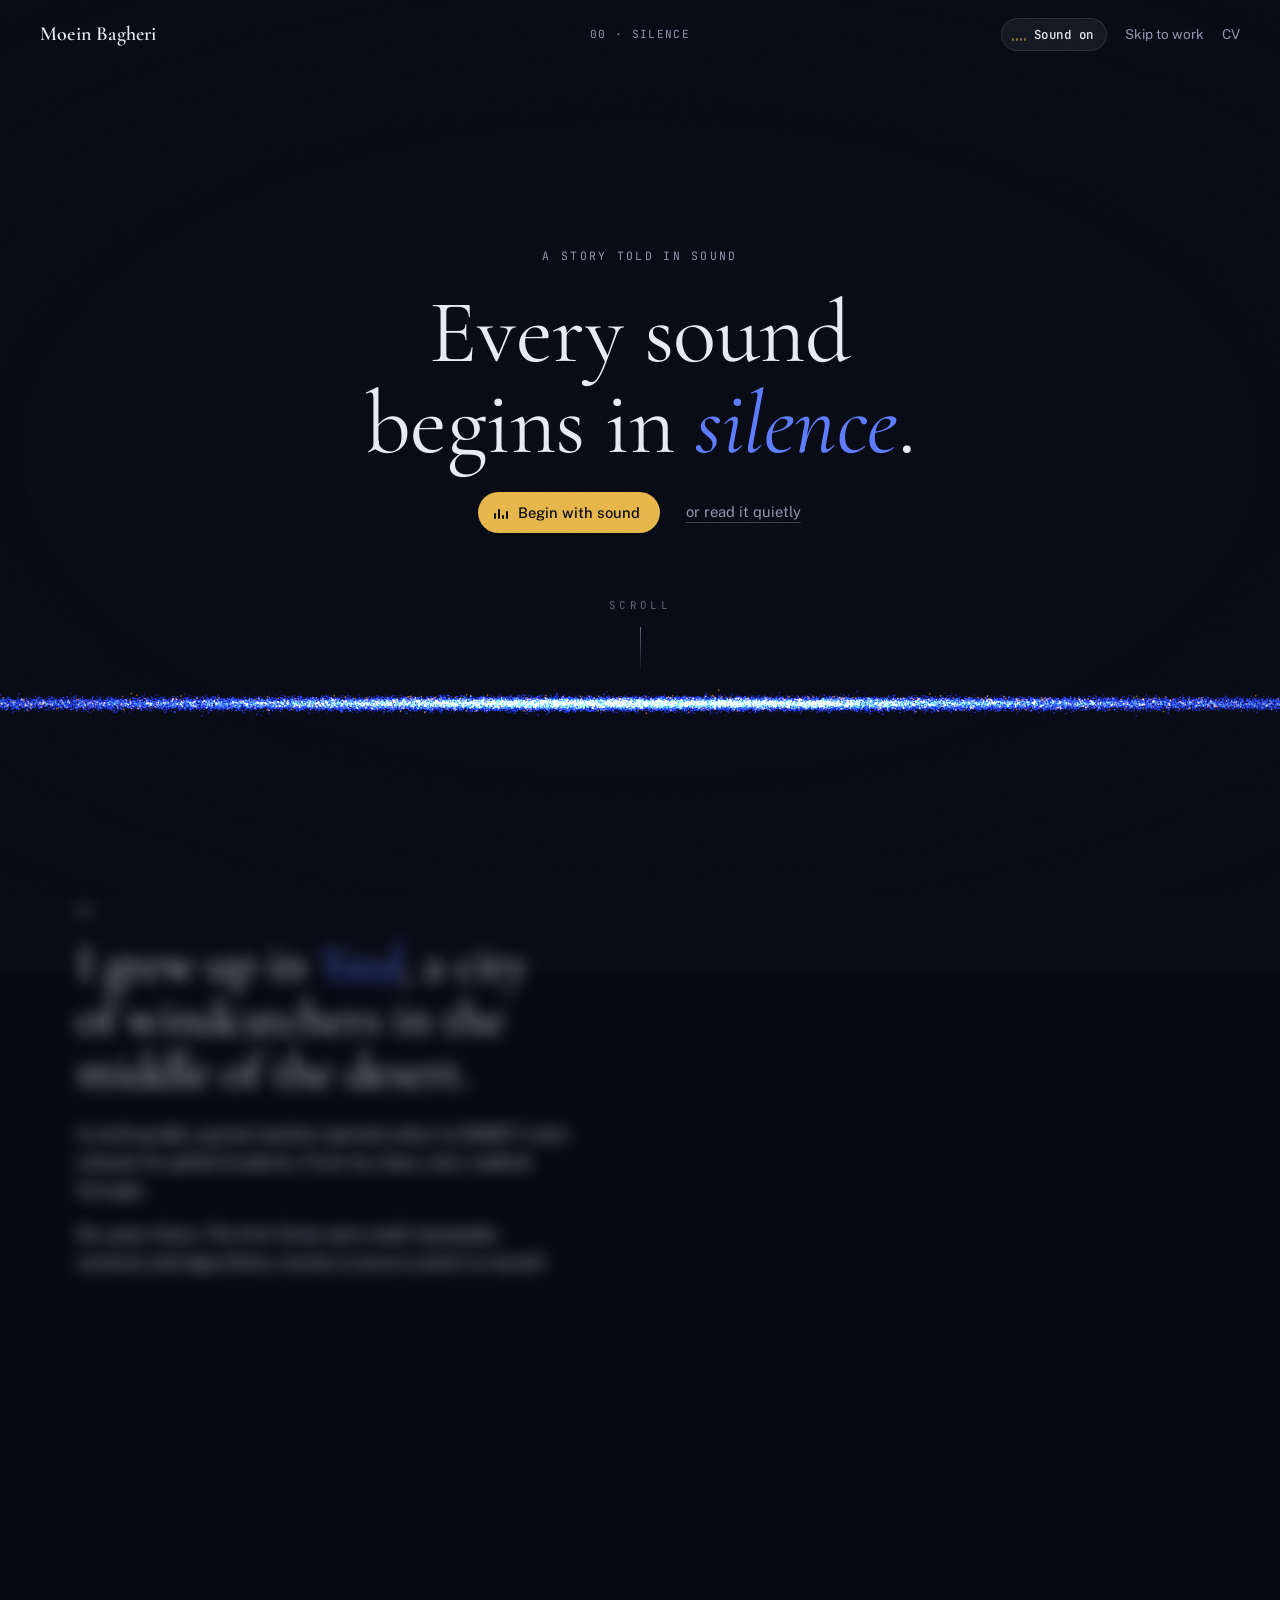
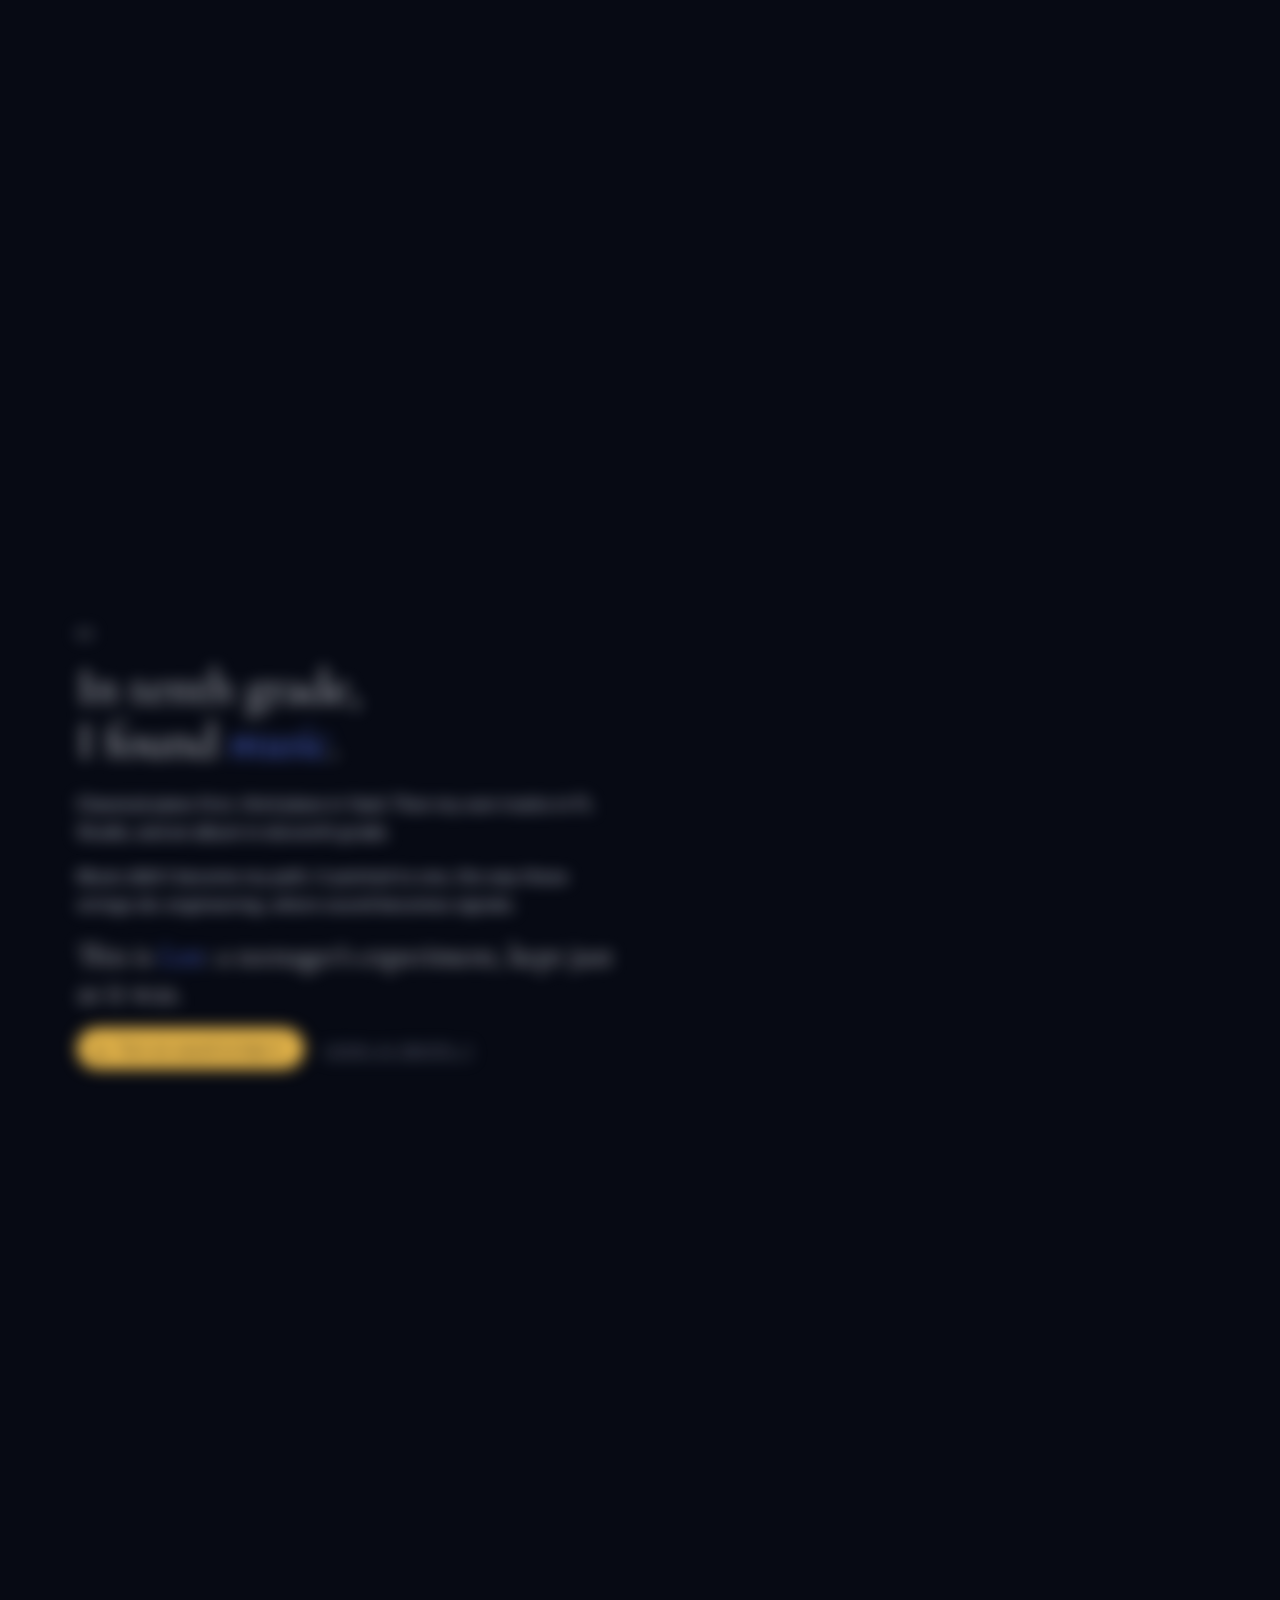
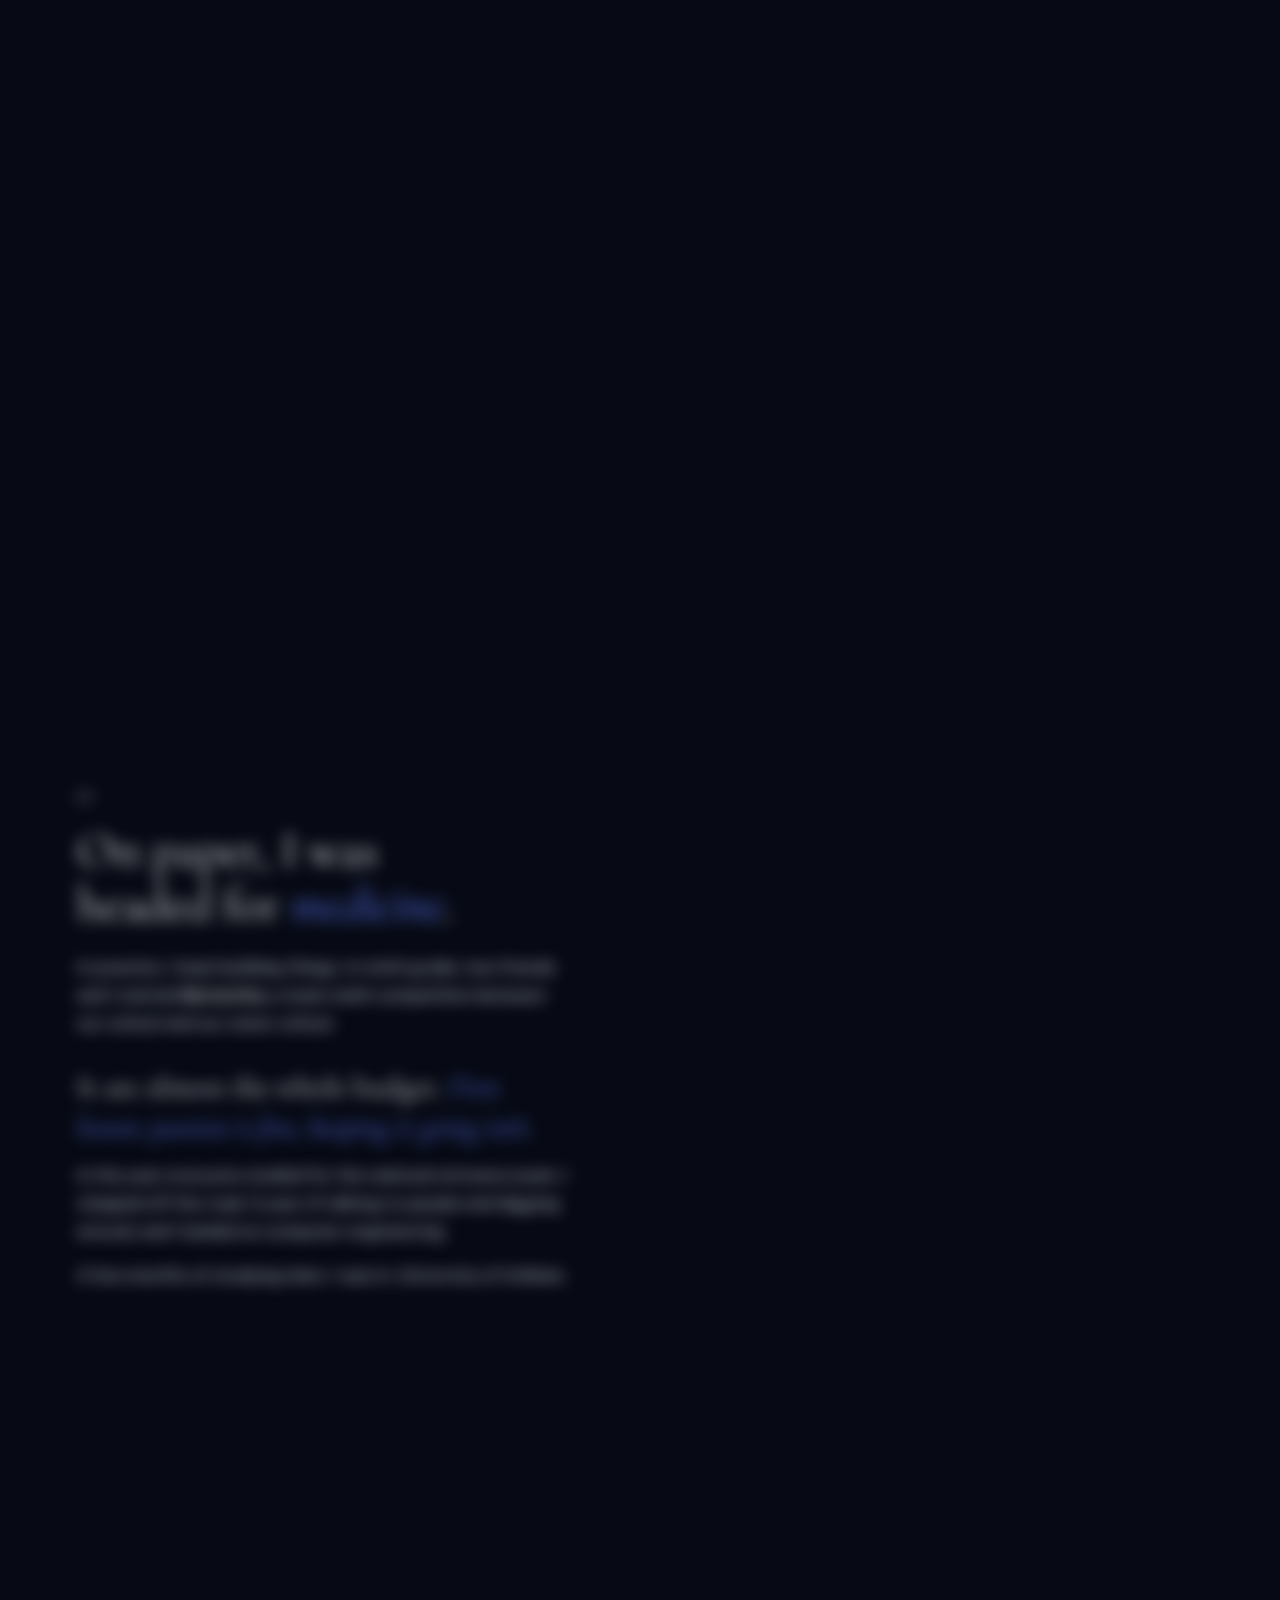
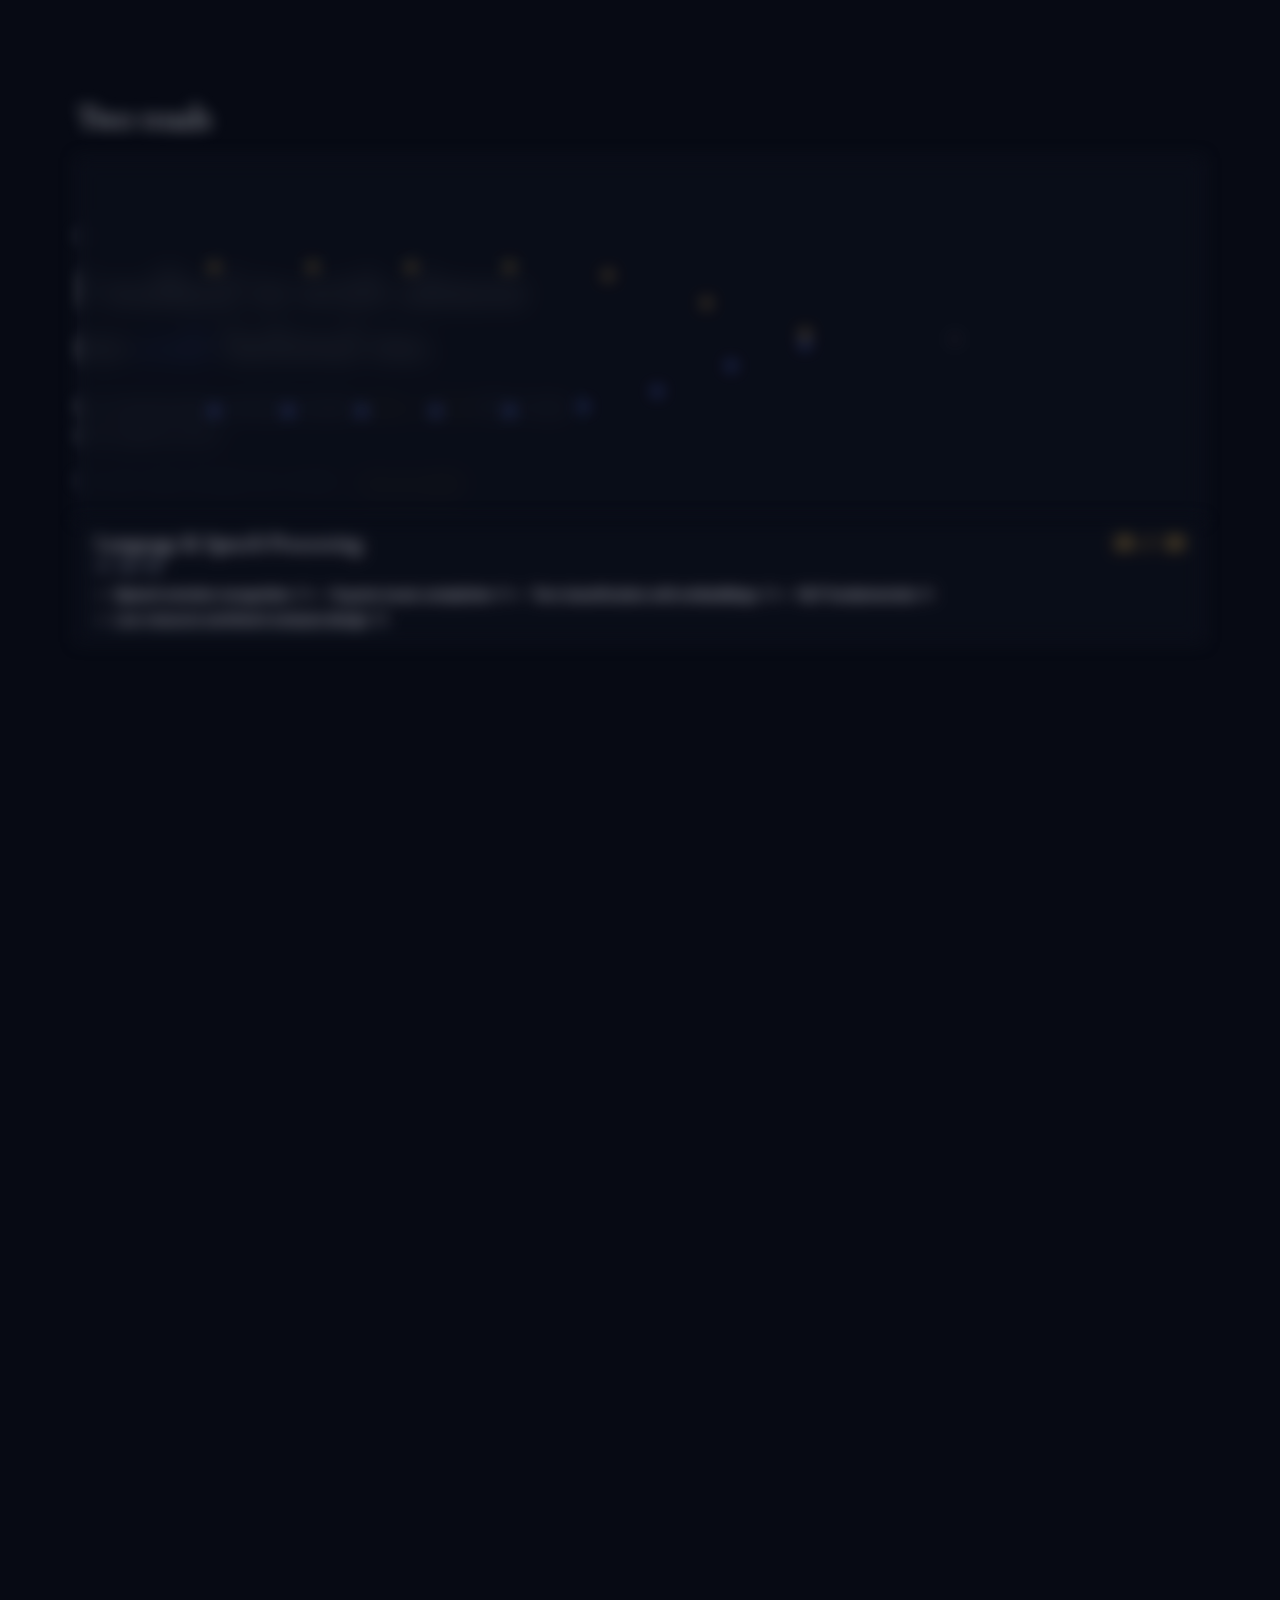
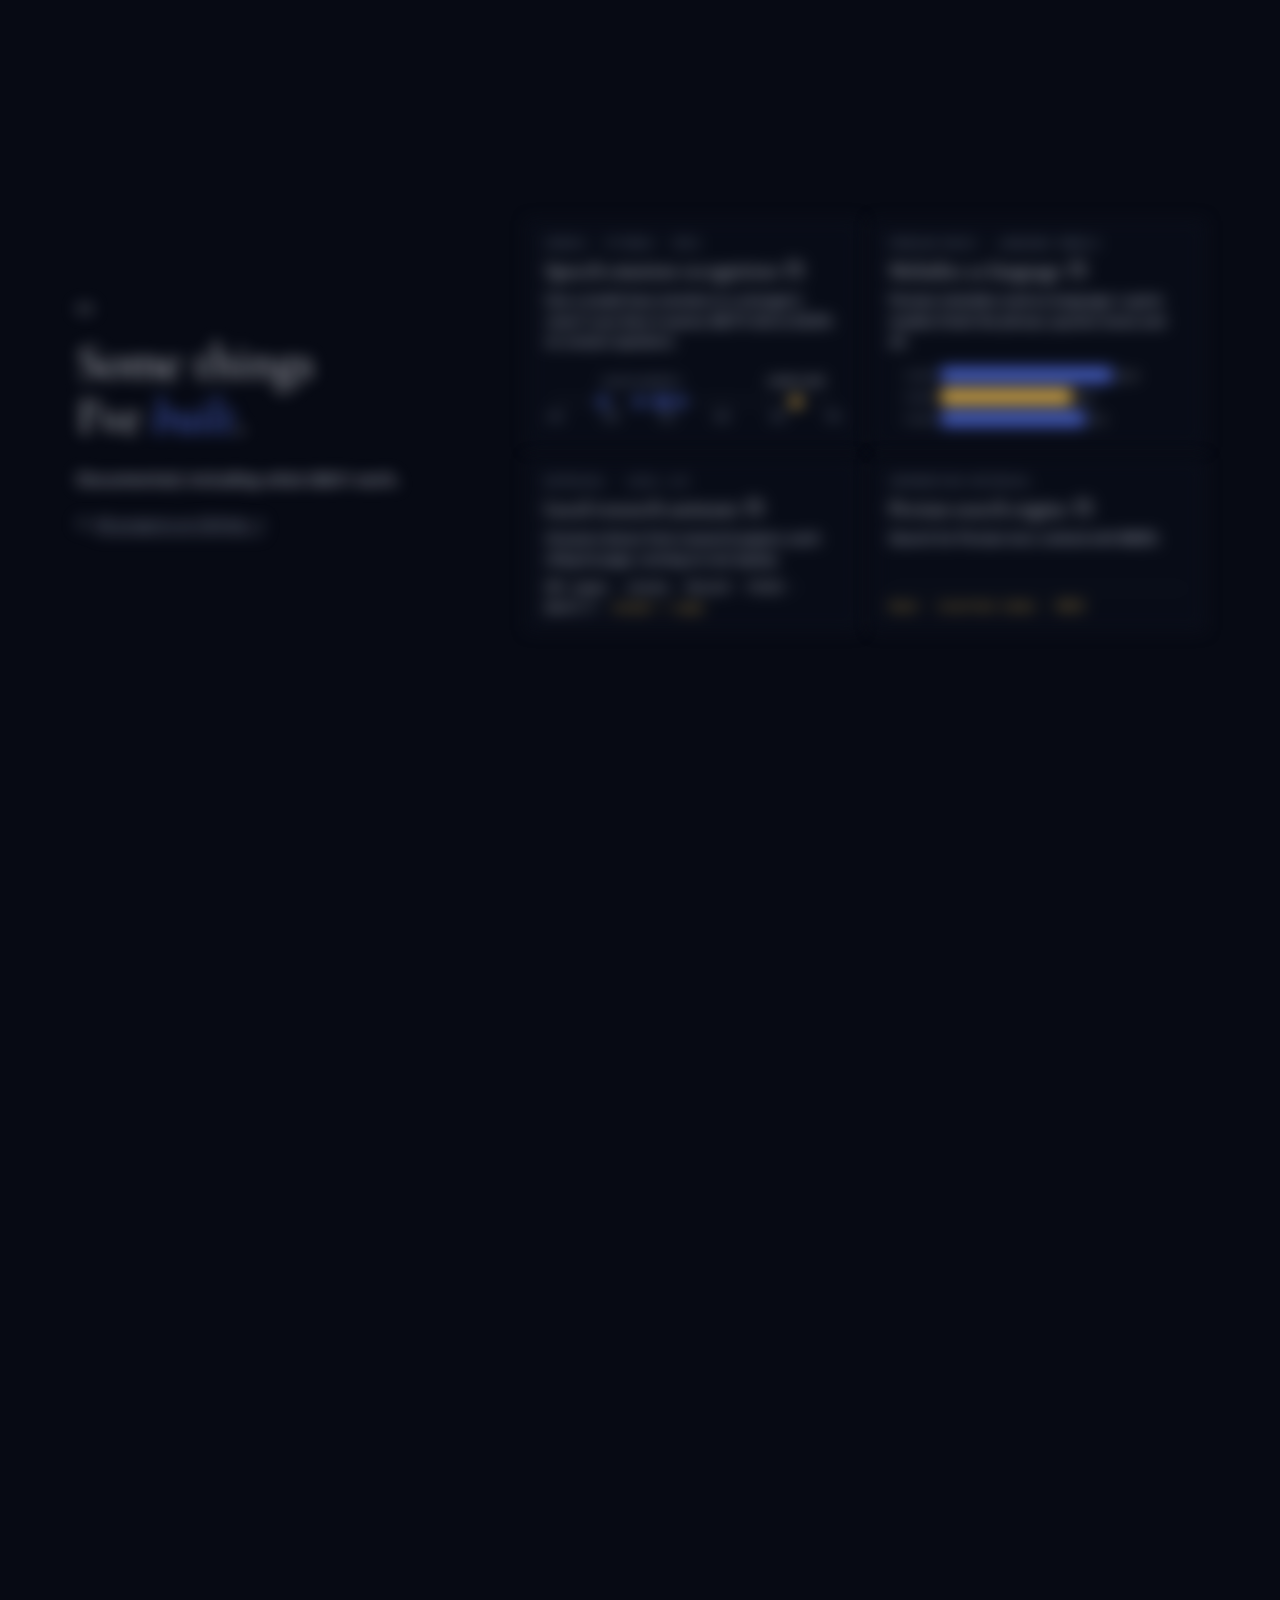
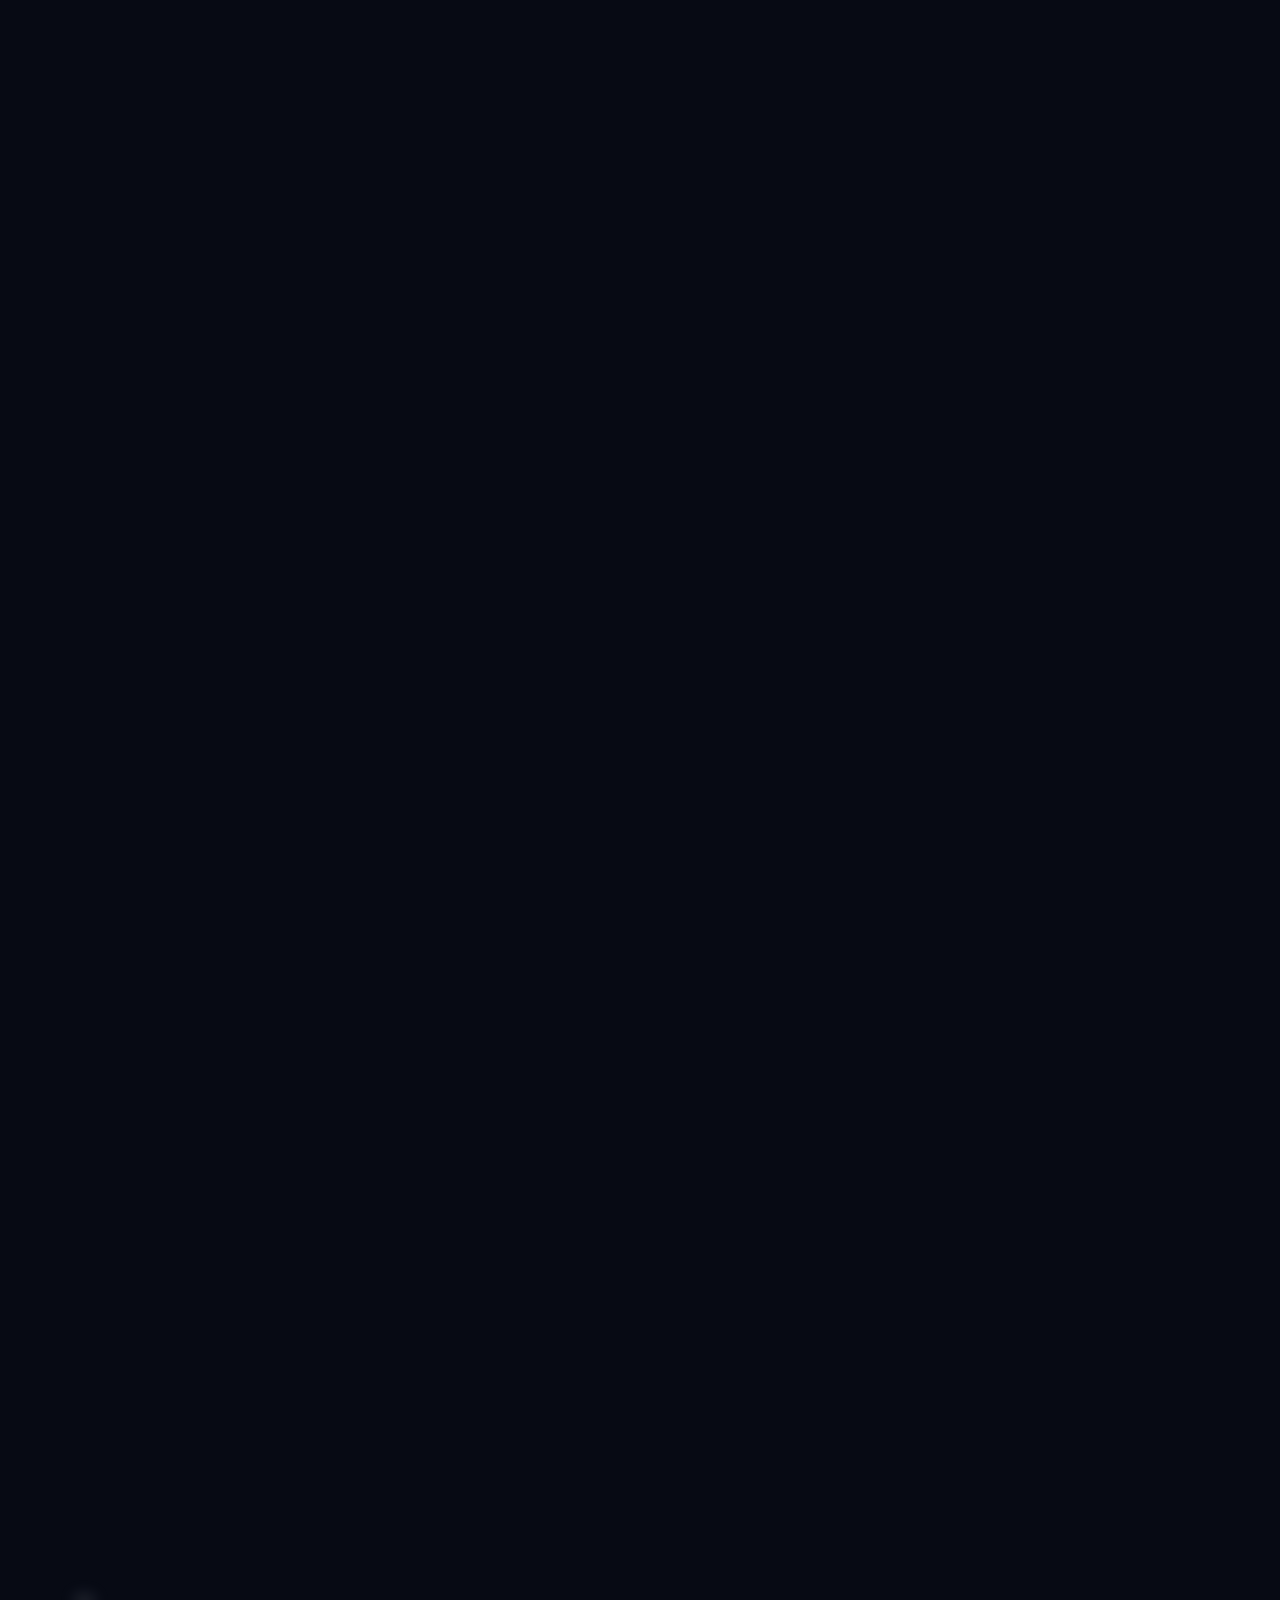
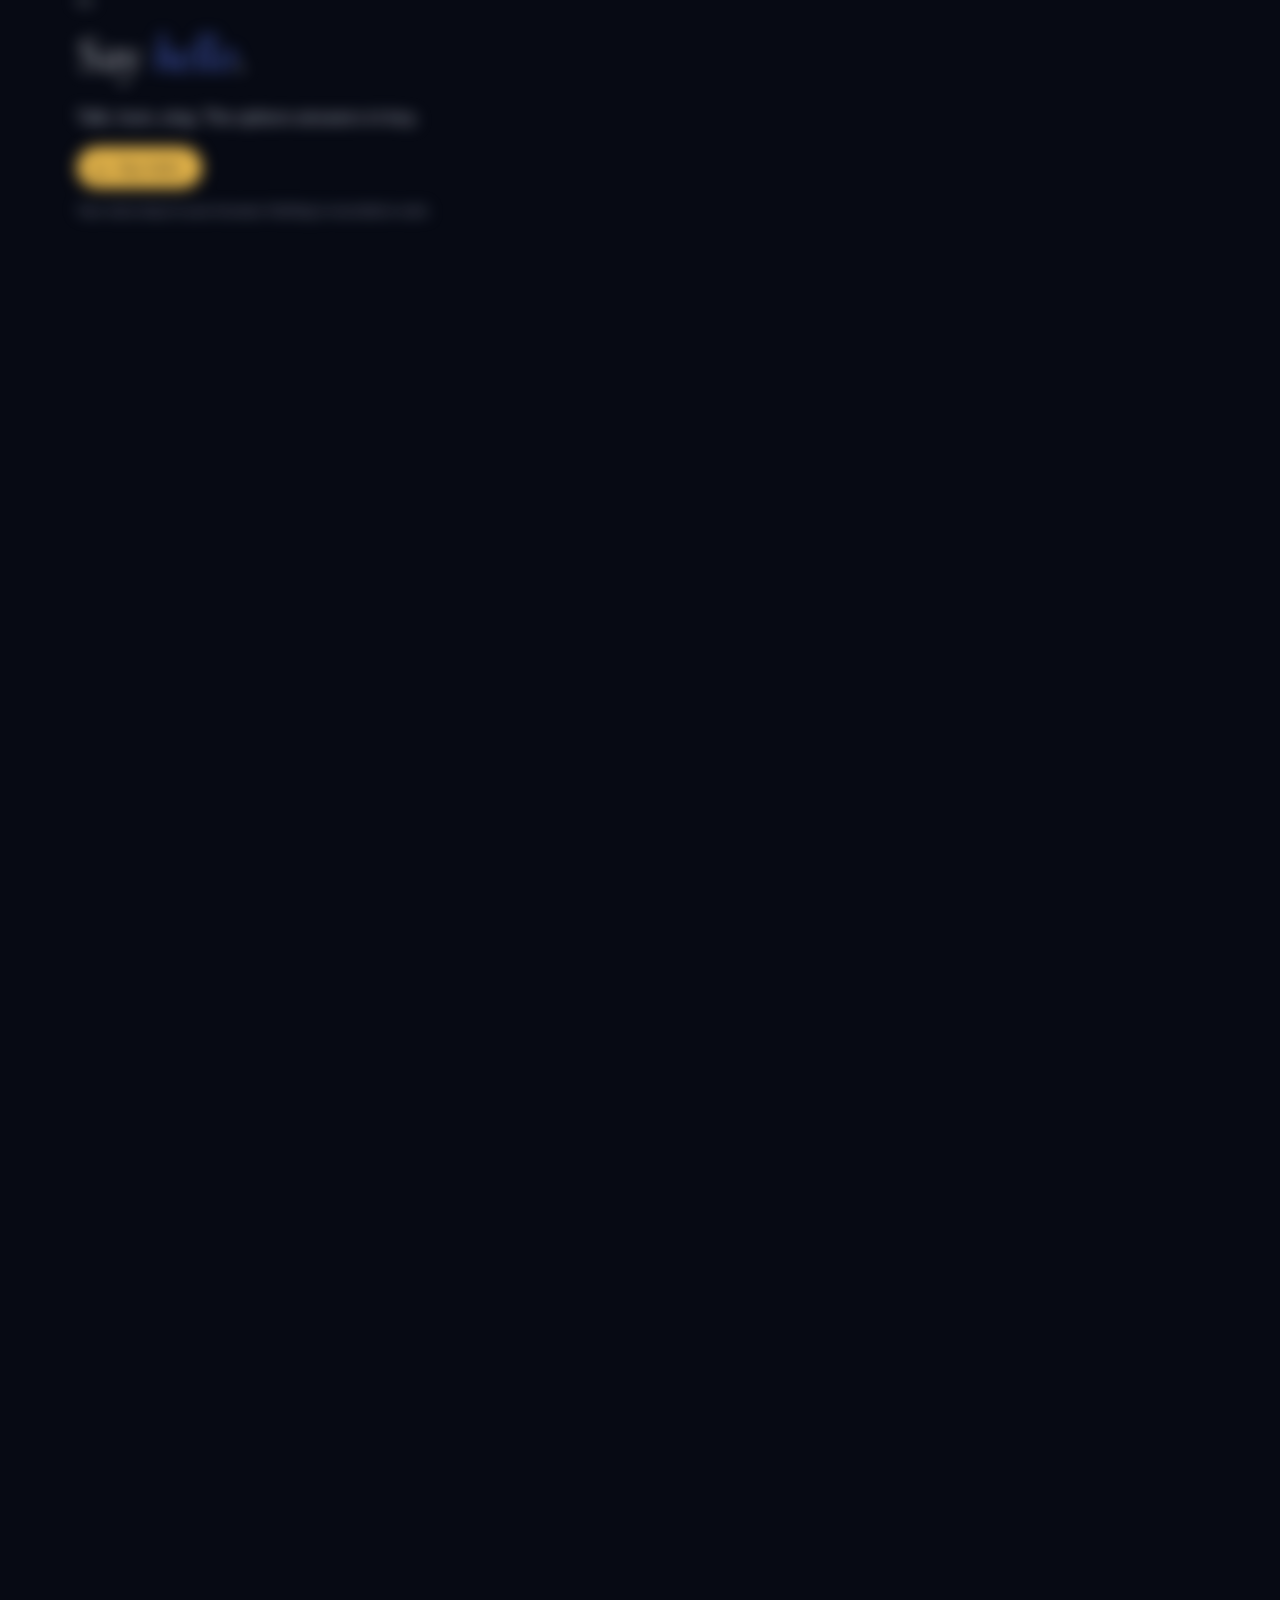
==== index.html @ 289bca54 "Chapter 7 photo: softer grade, without the milky haze" ====
<!doctype html>
<html lang="en">
<head>
<meta charset="utf-8">
<meta name="viewport" content="width=device-width, initial-scale=1, viewport-fit=cover">
<title>Moein Bagheri</title>
<meta name="description" content="Moein Bagheri, AI product builder with an ear for detail. Machine learning for speech, audio and language.">
<link rel="canonical" href="https://moeinbagheri.com/">
<meta property="og:type" content="website">
<meta property="og:title" content="Moein Bagheri">
<meta property="og:description" content="AI product builder with an ear for detail. Machine learning for speech, audio and language.">
<meta property="og:url" content="https://moeinbagheri.com/">
<meta property="og:image" content="https://moeinbagheri.com/og.png?v=ebcd0d2d">
<meta property="og:image:width" content="1200">
<meta property="og:image:height" content="630">
<meta property="og:image:alt" content="Moein Bagheri: AI product builder with an ear for detail, over a mel spectrogram.">
<meta name="twitter:card" content="summary_large_image">
<meta name="theme-color" content="#070a14">
<link rel="icon" href="favicon.svg" type="image/svg+xml">
<link rel="preload" href="fonts/cormorant-garamond-2fed1d.woff2" as="font" type="font/woff2" crossorigin>
<link rel="preload" href="fonts/public-sans-e769ef.woff2" as="font" type="font/woff2" crossorigin>
<link rel="stylesheet" href="fonts/story-fonts.css?v=722a1090">
<link rel="stylesheet" href="story.css?v=0807f51d">
<script>
  document.documentElement.classList.add('js');
  // Failsafe: if the story script never starts, show everything as plain text
  setTimeout(() => { const d = document.documentElement; if (!d.classList.contains('story-ready')) d.classList.remove('js'); }, 3500);
</script>
</head>
<body>
<svg width="0" height="0" style="position:absolute" aria-hidden="true"><symbol id="gh" viewBox="0 0 16 16"><path d="M8 0C3.58 0 0 3.58 0 8c0 3.54 2.29 6.53 5.47 7.59.4.07.55-.17.55-.38 0-.19-.01-.82-.01-1.49-2.01.37-2.53-.49-2.69-.94-.09-.23-.48-.94-.82-1.13-.28-.15-.68-.52-.01-.53.63-.01 1.08.58 1.23.82.72 1.21 1.87.87 2.33.66.07-.52.28-.87.51-1.07-1.78-.2-3.64-.89-3.64-3.95 0-.87.31-1.59.82-2.15-.08-.2-.36-1.02.08-2.12 0 0 .67-.21 2.2.82.64-.18 1.32-.27 2-.27.68 0 1.36.09 2 .27 1.53-1.04 2.2-.82 2.2-.82.44 1.1.16 1.92.08 2.12.51.56.82 1.27.82 2.15 0 3.07-1.87 3.75-3.65 3.95.29.25.54.73.54 1.48 0 1.07-.01 1.93-.01 2.2 0 .21.15.46.55.38A8.013 8.013 0 0016 8c0-4.42-3.58-8-8-8z"/></symbol></svg>
<canvas id="gl" aria-hidden="true"></canvas>
<div class="vignette" aria-hidden="true"></div>
<div class="grain" aria-hidden="true"></div>

<header class="hud">
  <a class="mark" href="/">Moein Bagheri</a>
  <span class="where" id="where" aria-live="polite">00 · Silence</span>
  <nav class="hud-r" aria-label="Shortcuts">
    <button class="sound" id="sound" type="button" aria-pressed="true" aria-label="Sound">
      <span class="bars" aria-hidden="true"><i></i><i></i><i></i><i></i></span><span class="lbl" aria-hidden="true">Sound on</span>
    </button>
    <a href="#work" aria-label="Skip to work"><span class="lg">Skip to work</span><span class="sm">Work</span></a>
    <a href="cv/Moein-Bagheri-CV.pdf" target="_blank" rel="noopener">CV</a>
  </nav>
</header>

<main id="story">

  <section class="ch ch-silence" data-ch="0" data-name="Silence" style="--len: 170">
    <div class="stage">
      <div class="center">
        <p class="eyebrow line">A story told in sound</p>
        <h1 class="line">Every sound begins in <em>silence</em>.</h1>
        <div class="line begin">
          <button class="hear" id="begin" type="button"><span class="bars" aria-hidden="true"><i></i><i></i><i></i><i></i></span>Begin with sound</button>
          <button class="quiet" id="quiet" type="button">or read it quietly</button>
        </div>
        <p class="cue line" aria-hidden="true">Scroll</p>
      </div>
    </div>
  </section>

  <section class="ch ch-yazd" data-ch="1" data-name="Yazd" style="--len: 250">
    <div class="stage">
      <div class="text">
        <p class="num line">01</p>
        <h2 class="line">I grew up in <em>Yazd</em>, a city of windcatchers in the middle of the desert.</h2>
        <p class="line">In sixth grade, a great teacher opened a door to NODET, Iran's schools for gifted students. From my class, only I walked through.</p>
        <p class="line">Six years there. The first three were math olympiads, contests and algorithms, mostly to prove a point to myself.</p>
      </div>
      <figure class="photo p-right">
        <img src="media/yazd-2009.jpg?v=988addeb" alt="Moein as a young boy in a denim jacket, standing in front of a Nowruz table at school." loading="lazy" width="1400" height="1050">
        <figcaption>2009</figcaption>
      </figure>
    </div>
  </section>

  <section class="ch ch-note" data-ch="2" data-name="The first note" data-stagger="16" style="--len: 300">
    <div class="stage">
      <div class="text">
        <p class="num line">02</p>
        <h2 class="line">In tenth grade, I found <em>music</em>.</h2>
        <p class="line">Classical piano first, third place in Yazd. Then my own tracks in FL Studio, and an album in eleventh grade.</p>
        <p class="line">Music didn't become my path. It pointed to one<span class="motion-only">, the way these strings do</span>: engineering, where sound becomes signals.</p>
        <p class="line big">This is <em>Lost</em>: a teenager's experiment, kept just as it was.</p>
        <div class="line listen">
          <button class="hear turn-on" id="hear" type="button"><span class="bars" aria-hidden="true"><i></i><i></i><i></i><i></i></span>Turn on sound to hear it</button>
          <p class="now" aria-live="polite"><span class="bars" aria-hidden="true"><i></i><i></i><i></i><i></i></span><span id="nowtxt">Tuning in</span></p>
          <p class="hint">Stay as long as you like. Scroll on whenever you're ready.</p>
          <a class="spotify" href="https://open.spotify.com/track/5XsByB4fuiNMkH6EoaS5tr" target="_blank" rel="noopener">Listen on Spotify ↗</a>
        </div>
      </div>
    </div>
  </section>

  <section class="ch ch-turn" data-ch="3" data-name="The turn" data-stagger="20" style="--len: 380">
    <div class="stage">
      <div class="text">
        <p class="num line">03</p>
        <h2 class="line">On paper, I was headed for <em>medicine</em>.</h2>
        <p class="line">In practice, I kept building things. In ninth grade, two friends and I started <b>Bartarinha</b>, a team math competition between our school and our sister school.</p>
        <p class="line lesson">It ate almost the whole budget. <em>First lesson: passion is free, keeping it going isn't.</em></p>
        <p class="line" data-phone-turn>In the year everyone studied for the national entrance exam, I stepped off the road. A year of talking to people and digging around, and I landed on computer engineering.</p>
        <p class="line">A few months of studying later, I was in. University of Isfahan.</p>
      </div>
      <figure class="photo p-right p-school" data-line="2" data-line-phone="1">
        <img src="media/high-school.jpg?v=9f94c26c" alt="Moein in high school, in a checked shirt against a red shutter." loading="lazy" width="1000" height="1039">
        <figcaption>2019</figcaption>
      </figure>
    </div>
  </section>

  <section class="ch ch-listen" data-ch="4" data-name="Hello, world" style="--len: 640">
    <div class="stage">
      <div class="text beat" data-stagger="16" data-span="160">
        <p class="num line">04</p>
        <h2 class="line">I walked in with almost no <em>code</em> behind me.</h2>
        <p class="line">So I started where everyone starts: <code>hello, world</code>. Then I took two roads at once.</p>
        <p class="line gate-hint motion-only"><span class="by-mouse">Run your hand through the curtain.</span><span class="by-touch">Touch the curtain.</span><button class="sound-link" type="button" data-sound-on>Turn on sound</button></p>
      </div>
      <div class="beat" data-span="220" aria-hidden="true"></div>
      <div class="roads-panel beat" data-stagger="10" data-span="150">
        <div class="line roads-head">
          <h3>Two roads</h3>
          <p>Product on one side, AI on the other. By the end, one road. Tap a course.</p>
        </div>
        <div class="line roads-scroll"><div class="roads" id="roads" data-draw role="group" aria-label="Courses on two roads, product and AI, meeting at the end"></div></div>
        <div class="line detail" id="detail" aria-live="polite"></div>
      </div>
    </div>
  </section>

  <section class="ch ch-build" id="work" data-ch="5" data-name="Building" data-stagger="12" style="--len: 420">
    <div class="stage">
      <div class="build">
        <div class="text">
          <p class="num line">05</p>
          <h2 class="line">Some things I've <em>built</em>.</h2>
          <p class="line">Documented, including what didn't work.</p>
          <p class="line"><a class="more-link" href="https://github.com/Moein-Bagheri" target="_blank" rel="noopener"><svg class="gh" aria-hidden="true"><use href="#gh"/></svg>All projects on GitHub ↗</a></p>
        </div>
        <div class="cards">
          <article class="card line">
            <span class="k">Speech · PyTorch · MFCC</span>
            <h3><a href="https://github.com/Moein-Bagheri/speech-emotion-recognition" target="_blank" rel="noopener">Speech emotion recognition<svg class="gh" aria-hidden="true"><use href="#gh"/></svg></a></h3>
            <p>Can a model hear emotion in a stranger's voice? Less than it seems: 66.7% fell to 52.6% on unseen speakers.</p>
            <figure class="mini">
              <svg viewBox="0 0 300 70" role="img" aria-label="Accuracy of six runs: the random split scored 66.7 percent; five speaker-independent runs scored between 49.3 and 56.3 percent.">
                <line class="ax" x1="10" y1="40" x2="290" y2="40"/>
                <g class="tk"><line x1="10" y1="37" x2="10" y2="43"/><line x1="66" y1="37" x2="66" y2="43"/><line x1="122" y1="37" x2="122" y2="43"/><line x1="178" y1="37" x2="178" y2="43"/><line x1="234" y1="37" x2="234" y2="43"/><line x1="290" y1="37" x2="290" y2="43"/></g>
                <g class="tl"><text x="10" y="58">45%</text><text x="66" y="58">50%</text><text x="122" y="58">55%</text><text x="178" y="58">60%</text><text x="234" y="58">65%</text><text x="290" y="58">70%</text></g>
                <g class="dots-u"><circle cx="58.2" cy="40" r="4.5"/><circle cx="95.1" cy="40" r="4.5"/><circle cx="114.2" cy="40" r="4.5"/><circle cx="122" cy="40" r="4.5"/><circle cx="136.6" cy="40" r="4.5"/></g>
                <circle class="dot-g" cx="253" cy="40" r="5.5"/>
                <text class="lb" x="97" y="22">unseen speakers</text>
                <text class="lb lb-g" x="253" y="22">random split</text>
              </svg>
            </figure>
          </article>
          <article class="card line">
            <span class="k">Persian music · Language models</span>
            <h3><a href="https://github.com/Moein-Bagheri/ngram-music-completion" target="_blank" rel="noopener">Melodies as language<svg class="gh" aria-hidden="true"><use href="#gh"/></svg></a></h3>
            <p>Persian melodies read as language: n-gram models finish the phrase, quarter-tones and all.</p>
            <figure class="mini">
              <svg viewBox="0 0 300 70" role="img" aria-label="Perplexity on pieces left out of training, one at a time: unigram 11.0, bigram 8.5, trigram 9.3. Lower is better.">
                <g class="tl tl-l"><text x="44" y="16">1-gram</text><text x="44" y="38">2-gram</text><text x="44" y="60">3-gram</text></g>
                <rect class="bar" x="52" y="6" width="172.9" height="14" rx="2"/>
                <rect class="bar bar-g" x="52" y="28" width="132.5" height="14" rx="2"/>
                <rect class="bar" x="52" y="50" width="145.6" height="14" rx="2"/>
                <g class="tl tl-v"><text x="230" y="17">11.0</text><text x="190" y="39">8.5</text><text x="203" y="61">9.3</text></g>
              </svg>
            </figure>
          </article>
          <article class="card line">
            <span class="k">Retrieval · Local LLM</span>
            <h3><a href="https://github.com/Moein-Bagheri/local-research-assistant" target="_blank" rel="noopener">Local research assistant<svg class="gh" aria-hidden="true"><use href="#gh"/></svg></a></h3>
            <p>Answers drawn from research papers, each citing its page, running on one laptop.</p>
            <ol class="flow" aria-label="Pipeline"><li>PDF pages</li><li>chunks</li><li>MiniLM</li><li>FAISS</li><li>Qwen2.5</li><li class="end">answer + page</li></ol>
          </article>
          <article class="card line">
            <span class="k">Information retrieval</span>
            <h3><a href="https://github.com/Moein-Bagheri/persian-information-retrieval" target="_blank" rel="noopener">Persian search engine<svg class="gh" aria-hidden="true"><use href="#gh"/></svg></a></h3>
            <p>Search for Persian text, ranked with BM25.</p>
            <span class="fig">Hazm · inverted index · BM25</span>
          </article>
        </div>
      </div>
    </div>
  </section>

  <section class="ch ch-now" data-ch="6" data-name="Say hello" data-stagger="16" style="--len: 320">
    <div class="stage">
      <div class="text">
        <p class="num line">06</p>
        <h2 class="line">Say <em>hello</em>.</h2>
        <p class="line">Talk, hum, sing. The sphere answers in key.</p>
        <div class="line hello">
          <button class="hear" id="mic" type="button" aria-pressed="false"><span class="bars" aria-hidden="true"><i></i><i></i><i></i><i></i></span><span class="lbl">Say hello</span></button>
          <p class="fine" id="micnote" aria-live="polite">Your voice stays in your browser. Nothing is recorded or sent.</p>
        </div>
      </div>
    </div>
  </section>

  <section class="ch ch-next" data-ch="7" data-name="Next" data-stagger="12" style="--len: 240">
    <div class="stage">
      <div class="text">
        <p class="num line">07</p>
        <h2 class="line">Next, I want to go <em>deeper</em>.</h2>
        <p class="line">Into speech and language, in products people use. Open to applied AI roles.</p>
        <div class="line mailrow">
          <span class="mailtext" id="mailtext">moeinbagheri.ai@gmail.com</span>
          <button class="hear ghost" id="copy" type="button">Copy email</button>
          <a class="hear" href="mailto:moeinbagheri.ai@gmail.com">Write to me</a>
        </div>
        <p class="line quick"><a href="cv/Moein-Bagheri-CV.pdf" target="_blank" rel="noopener">CV</a><a href="https://github.com/Moein-Bagheri" target="_blank" rel="noopener">GitHub</a><a href="https://www.linkedin.com/in/moeinbagheri" target="_blank" rel="noopener">LinkedIn</a></p>
      </div>
      <figure class="photo p-right p-portrait" data-line="1">
        <img src="media/today-2026.jpg?v=5c1748fd" alt="Moein today, in a garden at night." loading="lazy" width="1100" height="1447">
        <figcaption>2026</figcaption>
      </figure>
    </div>
  </section>

</main>

<script src="vendor/gsap.min.js"></script>
<script src="vendor/ScrollTrigger.min.js"></script>
<script src="vendor/lenis.min.js"></script>
<script src="roads.js?v=896e053c"></script>
<script type="module" src="story.js?v=1ecc18dd"></script>
</body>
</html>
---- fonts/story-fonts.css ----
/* Cormorant Garamond, Public Sans and JetBrains Mono: the latin subset, served from this site (SIL Open Font License), so the page never waits on another server */
@font-face { font-family: 'Cormorant Garamond'; font-style: italic; font-weight: 400; font-display: swap; src: url(cormorant-garamond-italic-25e309.woff2) format('woff2'); unicode-range: U+0000-00FF, U+0131, U+0152-0153, U+02BB-02BC, U+02C6, U+02DA, U+02DC, U+0304, U+0308, U+0329, U+2000-206F, U+20AC, U+2122, U+2191, U+2193, U+2212, U+2215, U+FEFF, U+FFFD; }
@font-face { font-family: 'Cormorant Garamond'; font-style: italic; font-weight: 500; font-display: swap; src: url(cormorant-garamond-italic-25e309.woff2) format('woff2'); unicode-range: U+0000-00FF, U+0131, U+0152-0153, U+02BB-02BC, U+02C6, U+02DA, U+02DC, U+0304, U+0308, U+0329, U+2000-206F, U+20AC, U+2122, U+2191, U+2193, U+2212, U+2215, U+FEFF, U+FFFD; }
@font-face { font-family: 'Cormorant Garamond'; font-style: normal; font-weight: 400; font-display: swap; src: url(cormorant-garamond-2fed1d.woff2) format('woff2'); unicode-range: U+0000-00FF, U+0131, U+0152-0153, U+02BB-02BC, U+02C6, U+02DA, U+02DC, U+0304, U+0308, U+0329, U+2000-206F, U+20AC, U+2122, U+2191, U+2193, U+2212, U+2215, U+FEFF, U+FFFD; }
@font-face { font-family: 'Cormorant Garamond'; font-style: normal; font-weight: 500; font-display: swap; src: url(cormorant-garamond-2fed1d.woff2) format('woff2'); unicode-range: U+0000-00FF, U+0131, U+0152-0153, U+02BB-02BC, U+02C6, U+02DA, U+02DC, U+0304, U+0308, U+0329, U+2000-206F, U+20AC, U+2122, U+2191, U+2193, U+2212, U+2215, U+FEFF, U+FFFD; }
@font-face { font-family: 'Cormorant Garamond'; font-style: normal; font-weight: 600; font-display: swap; src: url(cormorant-garamond-2fed1d.woff2) format('woff2'); unicode-range: U+0000-00FF, U+0131, U+0152-0153, U+02BB-02BC, U+02C6, U+02DA, U+02DC, U+0304, U+0308, U+0329, U+2000-206F, U+20AC, U+2122, U+2191, U+2193, U+2212, U+2215, U+FEFF, U+FFFD; }
@font-face { font-family: 'JetBrains Mono'; font-style: normal; font-weight: 400; font-display: swap; src: url(jetbrains-mono-480c06.woff2) format('woff2'); unicode-range: U+0000-00FF, U+0131, U+0152-0153, U+02BB-02BC, U+02C6, U+02DA, U+02DC, U+0304, U+0308, U+0329, U+2000-206F, U+20AC, U+2122, U+2191, U+2193, U+2212, U+2215, U+FEFF, U+FFFD; }
@font-face { font-family: 'JetBrains Mono'; font-style: normal; font-weight: 500; font-display: swap; src: url(jetbrains-mono-480c06.woff2) format('woff2'); unicode-range: U+0000-00FF, U+0131, U+0152-0153, U+02BB-02BC, U+02C6, U+02DA, U+02DC, U+0304, U+0308, U+0329, U+2000-206F, U+20AC, U+2122, U+2191, U+2193, U+2212, U+2215, U+FEFF, U+FFFD; }
@font-face { font-family: 'Public Sans'; font-style: normal; font-weight: 400; font-display: swap; src: url(public-sans-e769ef.woff2) format('woff2'); unicode-range: U+0000-00FF, U+0131, U+0152-0153, U+02BB-02BC, U+02C6, U+02DA, U+02DC, U+0304, U+0308, U+0329, U+2000-206F, U+20AC, U+2122, U+2191, U+2193, U+2212, U+2215, U+FEFF, U+FFFD; }
@font-face { font-family: 'Public Sans'; font-style: normal; font-weight: 500; font-display: swap; src: url(public-sans-e769ef.woff2) format('woff2'); unicode-range: U+0000-00FF, U+0131, U+0152-0153, U+02BB-02BC, U+02C6, U+02DA, U+02DC, U+0304, U+0308, U+0329, U+2000-206F, U+20AC, U+2122, U+2191, U+2193, U+2212, U+2215, U+FEFF, U+FFFD; }
---- story.css ----
/* Sound Journey: one dark, cinematic world. A fixed particle field sits behind pinned chapter "stages";
   text and photographs reveal over it as you scroll. Ultramarine and gold carry over from the main site. */
:root {
  --bg: #070a14;
  --fg: #e9ebf2;
  --muted: #8e97ad;
  --dim: #5b6479;
  --rule: rgba(233, 235, 242, .1);
  --ultramarine: #5d7cff;
  --gold: #e8b74a;
  --display: "Cormorant Garamond", "EB Garamond", Georgia, serif;
  --body: "Public Sans", "Segoe UI", system-ui, sans-serif;
  --mono: "JetBrains Mono", ui-monospace, Consolas, monospace;
  color-scheme: dark;
}

* { box-sizing: border-box; }
html { background: var(--bg); -webkit-text-size-adjust: 100%; }
html.lenis, html.lenis body { height: auto; }
.lenis.lenis-smooth { scroll-behavior: auto !important; }
body {
  margin: 0;
  background: var(--bg);
  color: var(--fg);
  font-family: var(--body);
  font-size: 17px;
  line-height: 1.65;
  overflow-x: hidden;
}
a { color: inherit; }
:focus-visible { outline: 2px solid var(--gold); outline-offset: 3px; border-radius: 2px; }

/* Layers behind the story */
#gl { position: fixed; inset: 0; width: 100%; height: 100%; display: block; z-index: 0; }
.vignette {
  position: fixed; inset: 0; z-index: 1; pointer-events: none; opacity: calc(1 - var(--focus, 0) * .65);
  background: radial-gradient(120% 90% at 50% 50%, transparent 40%, rgba(7, 10, 20, .75) 100%);
}
/* darkens the text column only while the story sits to the left (driven by --side from the script) */
.vignette::after {
  content: ""; position: absolute; inset: 0;
  background: linear-gradient(90deg, rgba(7, 10, 20, .82) 0%, rgba(7, 10, 20, .62) 40%, transparent 64%);
  opacity: var(--side, 0);
}
.grain {
  position: fixed; inset: -8%; z-index: 60; pointer-events: none; opacity: .035;
  background-image: url("data:image/svg+xml;utf8,<svg xmlns='http://www.w3.org/2000/svg' width='160' height='160'><filter id='n'><feTurbulence type='fractalNoise' baseFrequency='.9' numOctaves='2' stitchTiles='stitch'/></filter><rect width='100%' height='100%' filter='url(%23n)'/></svg>");
  animation: grain 1.2s steps(6) infinite;
}
@keyframes grain {
  0% { transform: translate(0, 0); } 20% { transform: translate(-3%, 2%); } 40% { transform: translate(2%, -3%); }
  60% { transform: translate(-2%, -1%); } 80% { transform: translate(3%, 3%); } 100% { transform: translate(0, 0); }
}

/* HUD */
.hud {
  position: fixed; top: 0; left: 0; right: 0; z-index: 50;
  display: grid; grid-template-columns: 1fr auto 1fr; align-items: center; gap: 16px;
  padding: calc(18px + env(safe-area-inset-top, 0px)) clamp(16px, 4vw, 40px) 18px;
  font-size: .85rem;
}
.mark { font-family: var(--display); font-size: 1.25rem; font-weight: 600; text-decoration: none; letter-spacing: .01em; white-space: nowrap; }
.where { font-family: var(--mono); font-size: .7rem; letter-spacing: .12em; text-transform: uppercase; color: var(--muted); text-align: center; }
.hud-r { display: flex; justify-content: flex-end; align-items: center; gap: 18px; }
.hud-r a { color: var(--muted); text-decoration: none; }
.hud-r a:hover { color: var(--fg); }
.sound {
  display: inline-flex; align-items: center; gap: 8px; cursor: pointer;
  font: 500 .78rem var(--mono); letter-spacing: .04em; color: var(--fg);
  background: rgba(233, 235, 242, .06); border: 1px solid var(--rule); border-radius: 999px; padding: 7px 12px 7px 10px;
}
.sound:hover { border-color: rgba(233, 235, 242, .3); }
.bars { display: inline-flex; align-items: flex-end; gap: 2px; height: 12px; }
.bars i { width: 2px; height: 3px; background: var(--muted); border-radius: 1px; }
.sound[aria-pressed="true"] .bars i { background: var(--gold); animation: eq 1s ease-in-out infinite; }
/* sound is on but waiting for the visitor's first click or tap: gold, but still */
.sound.pending .bars i { animation: none !important; opacity: .55; }
.sound[aria-pressed="true"] .bars i:nth-child(2) { animation-delay: -.3s; }
.sound[aria-pressed="true"] .bars i:nth-child(3) { animation-delay: -.6s; }
.sound[aria-pressed="true"] .bars i:nth-child(4) { animation-delay: -.15s; }
@keyframes eq { 0%, 100% { height: 3px; } 50% { height: 12px; } }

/* Chapters: each is a tall track with a pinned stage. In motion mode they overlap by one viewport,
   so the next stage is already pinned when the previous one lets go. */
#story { position: relative; z-index: 2; }
.ch { position: relative; height: calc(var(--len) * 1svh); }
.motion .ch + .ch { margin-top: -100svh; }
.stage {
  position: sticky; top: 0; height: 100svh; overflow: hidden;
  display: grid; grid-template-columns: minmax(0, 1fr); align-items: center;
  padding: 96px clamp(16px, 6vw, 96px) 64px;
  transition: opacity .45s ease;
}
/* a leap through the page (the Home key, the scrollbar dragged fast) dips the words out until it lands */
.leap .stage { opacity: 0; transition-duration: .1s; }
/* overlapping chapters must not swallow clicks meant for the one underneath */
.motion .ch { pointer-events: none; }
.motion .ch a, .motion .ch button { pointer-events: auto; }
.center { text-align: center; max-width: 46rem; margin: 0 auto; }
.text { max-width: 31rem; position: relative; z-index: 3; }

/* Before the script is ready, keep the opening words hidden so they don't flash */
@media (prefers-reduced-motion: no-preference) and (min-height: 561px) {
  .js:not(.story-ready) .ch-silence .line { opacity: 0; }
}

h1, h2 { font-family: var(--display); font-weight: 400; margin: 0 0 22px; text-wrap: balance; letter-spacing: -.005em; }
h1 { font-size: clamp(2.8rem, 7vw, 5.6rem); line-height: 1.02; }
h2 { font-size: clamp(2rem, 4vw, 3.1rem); line-height: 1.08; }
h1 em, h2 em, .big em, .lesson em { font-style: italic; color: var(--ultramarine); }
.text code { font-family: var(--mono); font-size: .9em; color: var(--gold); }
.text p { margin: 0 0 16px; color: #c8cddb; }
.text b { color: var(--fg); font-weight: 500; }
.eyebrow { font-family: var(--mono); font-size: .72rem; letter-spacing: .2em; text-transform: uppercase; color: var(--muted); margin: 0 0 22px; }
.sub { color: var(--muted); margin: 0; font-size: 1.05rem; }
/* the opening: begin with sound, or read quietly */
.begin { display: flex; justify-content: center; align-items: center; flex-wrap: wrap; gap: 12px 24px; }
.quiet { font: inherit; font-size: .92rem; color: var(--muted); background: none; border: 0; padding: 6px 2px; cursor: pointer; text-decoration: underline; text-decoration-color: rgba(233, 235, 242, .25); text-underline-offset: 5px; }
.quiet:hover { color: var(--fg); }
.cue { margin-top: 64px; font-family: var(--mono); font-size: .68rem; letter-spacing: .3em; text-transform: uppercase; color: var(--dim); }
.cue::after { content: ""; display: block; width: 1px; height: 48px; margin: 12px auto 0; background: linear-gradient(var(--dim), transparent); }
.num { font-family: var(--mono); font-size: .72rem; letter-spacing: .2em; color: var(--gold); margin: 0 0 18px !important; }
.lesson { font-family: var(--display); font-size: clamp(1.45rem, 2.4vw, 1.9rem); line-height: 1.3; color: var(--fg) !important; margin-top: 28px !important; }
.big { font-family: var(--display); font-size: clamp(1.6rem, 2.8vw, 2.2rem); line-height: 1.2; color: var(--fg) !important; margin-top: 26px !important; }

/* Keyboard focus always shows the line it lands in, whatever the scroll timeline says */
.line:has(:focus-visible) { opacity: 1 !important; transform: none !important; filter: none !important; }
/* panels hidden from the pointer when faded (the two roads, the project cards) stay reachable from the keyboard,
   and a course reached that way shows itself and its roads at once */
.kbd .roads-scroll, .kbd .detail, .kbd .card { visibility: visible !important; }
.roads:has(:focus-visible) { --draw: 1 !important; }

/* Photographs: three frames of one life (2009, 2020, today). Each is feathered softly at its edges but bright at
   heart, and held by four thin gold corner marks, like a viewfinder, that close in as the photo comes into focus. */
.photo { position: absolute; margin: 0; z-index: 2; opacity: .96; --lock: 1; }
.photo img {
  display: block; width: 100%; height: 100%; object-fit: cover;
  --fx: linear-gradient(90deg, transparent, rgba(0, 0, 0, .22) 8%, rgba(0, 0, 0, .62) 17%, #000 30%, #000 70%, rgba(0, 0, 0, .62) 83%, rgba(0, 0, 0, .22) 92%, transparent);
  --fy: linear-gradient(180deg, transparent, rgba(0, 0, 0, .22) 7%, rgba(0, 0, 0, .62) 14%, #000 25%, #000 75%, rgba(0, 0, 0, .62) 86%, rgba(0, 0, 0, .22) 93%, transparent);
  -webkit-mask-image: var(--fx), var(--fy);
  -webkit-mask-composite: source-in;
  mask-image: var(--fx), var(--fy);
  mask-composite: intersect;
  filter: saturate(.94) brightness(1.03);
}
.photo::after {
  --c: rgba(232, 183, 74, .62);
  content: ""; position: absolute; inset: -12px; pointer-events: none;
  background:
    linear-gradient(var(--c), var(--c)) left top / 24px 1px, linear-gradient(var(--c), var(--c)) left top / 1px 24px,
    linear-gradient(var(--c), var(--c)) right top / 24px 1px, linear-gradient(var(--c), var(--c)) right top / 1px 24px,
    linear-gradient(var(--c), var(--c)) left bottom / 24px 1px, linear-gradient(var(--c), var(--c)) left bottom / 1px 24px,
    linear-gradient(var(--c), var(--c)) right bottom / 24px 1px, linear-gradient(var(--c), var(--c)) right bottom / 1px 24px;
  background-repeat: no-repeat;
  opacity: var(--lock);
  transform: scale(calc(1.08 - .08 * var(--lock)));
}
.photo figcaption {
  position: absolute; left: 50%; top: calc(100% + 22px); transform: translateX(-50%);
  font-family: var(--mono); font-size: .66rem; letter-spacing: .3em; color: var(--muted); white-space: nowrap;
}
.photo figcaption::before { content: ""; display: inline-block; width: 18px; height: 1px; margin-right: 12px; vertical-align: middle; background: var(--gold); opacity: .75; }
/* each sits right of the text, above the light at the bottom of its chapter */
.p-right { right: clamp(24px, 9vw, 170px); top: 46%; height: min(40svh, 380px); aspect-ratio: 4 / 3; max-width: 36vw; transform: translateY(-50%); }
.p-school { aspect-ratio: 770 / 800; top: 45%; height: min(39svh, 360px); }

/* Chapter 2: no player. Lost arrives on its own when sound is on; otherwise one quiet invitation. */
.listen { margin-top: 6px; display: flex; flex-wrap: wrap; align-items: center; gap: 10px 20px; }
.listen .hear { order: 0; } .listen .now { order: 1; } .listen .spotify { order: 2; }
.listen .hint { order: 3; flex-basis: 100%; }
.ch-note .text { max-width: 34rem; }
.ch-note .big { font-size: clamp(1.5rem, 2.4vw, 1.95rem); margin-top: 20px !important; }
.spotify { font-family: var(--mono); font-size: .72rem; letter-spacing: .06em; color: var(--muted); text-underline-offset: 4px; }
.spotify:hover { color: var(--gold); }
.hear {
  display: inline-flex; align-items: center; gap: 10px; cursor: pointer;
  font: 500 .92rem var(--body); color: var(--bg); background: var(--gold); border: 0; border-radius: 999px; padding: 12px 20px 12px 16px;
}
.hear:hover { filter: brightness(1.08); }
.hear .bars i { background: currentColor; height: 6px; }
.hear .bars i:nth-child(2) { height: 10px; } .hear .bars i:nth-child(3) { height: 4px; } .hear .bars i:nth-child(4) { height: 8px; }
/* only the invitations to turn sound on step aside once it is on (not the other buttons in this style) */
.sound-on .turn-on { display: none; }
.text .now, .text .hint { display: none; margin: 0; }
.text .now {
  align-items: center; gap: 10px;
  font-family: var(--mono); font-size: .72rem; letter-spacing: .14em; text-transform: uppercase; color: var(--gold);
}
.now .bars i { background: var(--gold); }
.is-playing .now .bars i { animation: eq 1s ease-in-out infinite; }
.is-playing .now .bars i:nth-child(2) { animation-delay: -.3s; }
.is-playing .now .bars i:nth-child(3) { animation-delay: -.6s; }
.is-playing .now .bars i:nth-child(4) { animation-delay: -.15s; }
.sound-on .ch-note.is-playing .now { display: flex; }
.ch-note.is-playing .hint { display: block; font-size: .88rem; color: var(--muted); }
.back { color: var(--fg); text-underline-offset: 4px; }
/* Chapter 4: the gate, then the two roads on a dark glass panel (two beats in one stage) */
.text .gate-hint { font-family: var(--mono); font-size: .72rem; letter-spacing: .08em; color: var(--muted); margin-top: 22px; }
.gate-hint .by-touch { display: none; }
@media (hover: none) { .gate-hint .by-mouse { display: none; } .gate-hint .by-touch { display: inline; } }
.sound-link { font: inherit; letter-spacing: inherit; color: var(--gold); background: none; border: 0; padding: 0; margin-left: 14px; cursor: pointer; text-decoration: underline; text-underline-offset: 4px; }
.sound-on .sound-link, .no-gl .gate-hint { display: none; }
.beat { grid-area: 1 / 1; }
.roads-panel { justify-self: center; width: min(1240px, 100%); position: relative; z-index: 3; }
.roads-head { display: flex; align-items: baseline; justify-content: space-between; gap: 6px 28px; flex-wrap: wrap; margin-bottom: 12px; }
.roads-head h3 { font-family: var(--display); font-weight: 400; font-size: clamp(1.6rem, 2.6vw, 2.1rem); margin: 0; }
.roads-head p { margin: 0; color: var(--muted); font-size: .84rem; max-width: 42em; }
.glass { background: rgba(10, 14, 26, .78); border: 1px solid var(--rule); -webkit-backdrop-filter: blur(8px); backdrop-filter: blur(8px); }
.roads-scroll { overflow-x: auto; overflow-y: hidden; border: 1px solid var(--rule); background: rgba(10, 14, 26, .8); -webkit-backdrop-filter: blur(8px); backdrop-filter: blur(8px); }
/* The two roads draw themselves with the scroll (--draw runs from 0 to 1); each stop and its course arrive when the
   road reaches them (--at), then the stretch they share, then where it leads */
.roads { --draw: 1; position: relative; height: 360px; min-width: 880px; }
.roads-svg { position: absolute; inset: 0; width: 100%; height: 100%; overflow: visible; }
.road { fill: none; stroke-width: 2; stroke-linecap: round; stroke-dasharray: var(--len) var(--len); }
.road-product, .road-ai { stroke-dashoffset: calc(var(--len) * (1 - min(1, var(--draw) / .8))); }
.road-product { stroke: var(--gold); }
.road-ai { stroke: var(--ultramarine); }
.road-meet { stroke: var(--fg); stroke-width: 3; stroke-dashoffset: calc(var(--len) * (1 - clamp(0, (var(--draw) - .8) / .1, 1))); }
.stop { stroke: #0a0e1a; stroke-width: 2; opacity: clamp(0, (var(--draw) - var(--at)) * 14, 1); }
.stop-product { fill: var(--gold); }
.stop-ai { fill: var(--ultramarine); }
.roads .end { fill: var(--gold); opacity: clamp(0, (var(--draw) - .88) * 10, 1); filter: drop-shadow(0 0 7px rgba(232, 183, 74, .85)); }
.road-name { position: absolute; transform: translate(calc(-100% - 12px), -50%); font: .62rem var(--mono); letter-spacing: .14em; text-transform: uppercase; opacity: clamp(0, var(--draw) * 12, 1); }
.road-name-product { color: var(--gold); }
.road-name-ai { color: #8fa5ff; }
.chip {
  position: absolute; transform: translate(-50%, -100%); white-space: nowrap; cursor: pointer;
  font: 500 .76rem/1 var(--body); color: var(--fg); background: rgba(10, 14, 26, .92); border: 1px solid; border-radius: 999px; padding: 6px 10px;
  opacity: clamp(0, (var(--draw) - var(--at)) * 14, 1);
}
.chip::after { content: ""; position: absolute; left: 50%; top: 100%; width: 1px; height: var(--stem, 8px); background: currentColor; opacity: .3; }
.chip-ai { transform: translate(-50%, 0); }
.chip-ai::after { top: auto; bottom: 100%; }
.chip-product { border-color: rgba(232, 183, 74, .5); }
.chip-ai { border-color: rgba(93, 124, 255, .65); }
.chip:hover { border-color: var(--fg); }
.chip-product[aria-pressed="true"] { background: var(--gold); border-color: var(--gold); color: #1b1404; }
.chip-ai[aria-pressed="true"] { background: var(--ultramarine); border-color: var(--ultramarine); color: #070a14; }
.roads .dest {
  position: absolute; transform: translateY(-50%); white-space: nowrap;
  font-family: var(--display); font-style: italic; font-size: 1.5rem; line-height: 1.1; color: var(--fg);
  opacity: clamp(0, (var(--draw) - .9) * 10, 1);
}
.roads .dest small { display: block; font-family: var(--mono); font-style: normal; font-size: .64rem; letter-spacing: .1em; color: var(--muted); margin-top: 6px; }
.detail { border: 1px solid var(--rule); border-top: 0; background: rgba(10, 14, 26, .8); -webkit-backdrop-filter: blur(8px); backdrop-filter: blur(8px); padding: 14px 18px; display: grid; grid-template-columns: minmax(0, 1fr) auto; gap: 4px 24px; min-height: 112px; }
.detail h3 { font-family: var(--display); font-weight: 500; font-size: 1.4rem; margin: 0; line-height: 1.15; }
.detail .grade { font-family: var(--mono); font-size: 1.05rem; color: var(--gold); text-align: right; font-variant-numeric: tabular-nums; }
.detail .sub { color: var(--muted); font-size: .82rem; }
.detail .skills { grid-column: 1 / -1; color: #c8cddb; font-size: .88rem; }
.detail ul { grid-column: 1 / -1; margin: 2px 0 0; padding-left: 18px; display: flex; flex-wrap: wrap; gap: 2px 22px; font-size: .86rem; }
.detail li a { color: var(--fg); text-decoration-color: var(--rule); text-underline-offset: 3px; }
.detail li a:hover { color: var(--gold); }

/* Chapter 5: projects as cards over the landscape */
.build { display: grid; grid-template-columns: minmax(0, 25rem) minmax(0, 1fr); gap: clamp(24px, 4vw, 72px); align-items: center; width: 100%; }
.cards { display: grid; grid-template-columns: repeat(2, minmax(0, 1fr)); gap: 12px; position: relative; z-index: 3; width: min(100%, 760px); justify-self: end; }
.card { background: rgba(10, 14, 26, .76); border: 1px solid var(--rule); -webkit-backdrop-filter: blur(8px); backdrop-filter: blur(8px); padding: 14px 16px 14px; display: flex; flex-direction: column; gap: 7px; }
.card .k { font-family: var(--mono); font-size: .62rem; letter-spacing: .08em; text-transform: uppercase; color: var(--muted); }
.card h3 { font-family: var(--display); font-weight: 500; font-size: 1.3rem; line-height: 1.15; margin: 0; }
.card h3 a { text-decoration: none; }
.card h3 a:hover { color: var(--gold); }
.text .card p, .card p { margin: 0; color: #c8cddb; font-size: .85rem; line-height: 1.5; }
.mini { margin: 4px 0 0; }
.mini svg { display: block; width: 100%; height: auto; overflow: visible; }
.mini .ax, .mini .tk line { stroke: rgba(233, 235, 242, .2); stroke-width: 1; }
.mini .tl text { font: 9px var(--mono); fill: var(--muted); text-anchor: middle; }
.mini .tl-l text { text-anchor: end; }
.mini .tl-v text { text-anchor: start; fill: var(--fg); }
.mini .dots-u circle { fill: var(--ultramarine); fill-opacity: .8; }
.mini .dot-g { fill: var(--gold); }
.mini .lb { font: 10px var(--body); fill: var(--muted); text-anchor: middle; }
.mini .lb-g { fill: var(--fg); }
.mini .bar { fill: var(--ultramarine); fill-opacity: .8; }
.mini .bar-g { fill: var(--gold); fill-opacity: 1; }
.flow { list-style: none; margin: 4px 0 0; padding: 0; display: flex; flex-wrap: wrap; gap: 4px 6px; font: .7rem/1.4 var(--mono); color: var(--fg); }
.flow li::after { content: "→"; margin-left: 6px; color: var(--muted); }
.flow li.end { color: var(--gold); }
.flow li.end::after { content: none; }
.card .fig { font-family: var(--mono); font-size: .7rem; color: var(--gold); margin-top: auto; padding-top: 8px; border-top: 1px solid var(--rule); }
.more-link { color: var(--muted); text-underline-offset: 4px; font-size: .92rem; }
/* the GitHub mark beside links that open a repository */
.gh { width: .8em; height: .8em; margin-left: .4em; vertical-align: -.06em; fill: currentColor; opacity: .55; transition: opacity .2s; }
a:hover .gh, a:focus-visible .gh { opacity: 1; }
.more-link .gh { margin: 0 .45em 0 0; }
.more-link:hover { color: var(--fg); }

/* Chapter 6: the microphone */
.hello { margin-top: 4px; }
.text .hello .fine { margin: 12px 0 0; font-size: .8rem; color: var(--muted); }
.hear[aria-pressed="true"] { background: transparent; color: var(--gold); box-shadow: inset 0 0 0 1px var(--gold); }
.hear[aria-pressed="true"] .bars i { animation: eq 1s ease-in-out infinite; }
.hear[aria-pressed="true"] .bars i:nth-child(2) { animation-delay: -.3s; }
.hear[aria-pressed="true"] .bars i:nth-child(3) { animation-delay: -.6s; }

/* Chapter 7: contact */
.mailrow { display: flex; flex-wrap: wrap; align-items: center; gap: 10px 14px; margin: 22px 0 6px; }
.mailtext { font-family: var(--mono); font-size: .95rem; color: var(--fg); user-select: all; margin-right: 6px; overflow-wrap: anywhere; }
a.hear { text-decoration: none; }
.hear.ghost { background: transparent; color: var(--fg); box-shadow: inset 0 0 0 1px rgba(233, 235, 242, .3); }
.hear.ghost:hover { box-shadow: inset 0 0 0 1px var(--fg); filter: none; }
.text .quick { display: flex; gap: 20px; margin-top: 10px; }
.quick a { color: var(--muted); text-underline-offset: 4px; }
.quick a:hover { color: var(--fg); }
.p-portrait { aspect-ratio: .76; top: 44%; height: min(48svh, 460px); }
/* scrollable panels take touch and wheel input even inside the overlapping chapters */
.motion .ch .roads-scroll, .motion .ch .cards { pointer-events: auto; }

/* words that point at the animation are left out when there is none */
html:not(.motion) .motion-only { display: none; }

.js .line { will-change: transform, opacity; }

@media (max-height: 900px) and (min-width: 821px) {
  .roads-head p, .detail .skills { display: none; }
  .detail { min-height: 96px; padding: 10px 18px; }
}
@media (max-height: 780px) and (min-width: 821px) {
  .roads-panel { transform: scale(.85); transform-origin: 50% 0; }
  .detail .skills { display: none; }
}
@media (max-height: 720px) and (min-width: 821px) {
  h1 { font-size: clamp(2.4rem, 5.4vw, 4.2rem); }
  h2 { font-size: clamp(1.7rem, 3vw, 2.4rem); }
  .text p { margin-bottom: 10px; }
  .stage { padding-top: 76px; padding-bottom: 40px; }
}

.hud-r .sm { display: none; }

@media (max-width: 820px) {
  body { font-size: 16px; }
  .hud { grid-template-columns: 1fr auto; }
  .where { display: none; }
  /* phones keep the shortcut to the projects, in one word */
  .hud-r { gap: 14px; }
  .hud-r .lg { display: none; }
  .hud-r .sm { display: inline; }
  .stage {
    align-items: start;
    padding: calc(76px + env(safe-area-inset-top, 0px)) 20px calc(20px + env(safe-area-inset-bottom, 0px));
  }
  .text { max-width: none; }
  .p-right {
    position: relative; right: auto; left: auto; top: auto; bottom: auto; transform: none;
    display: block; width: auto; max-width: none; height: min(24svh, 200px); justify-self: end; grid-area: 2 / 1; margin-top: 18px;
  }
  .photo::after { inset: -8px; }
  .photo figcaption { top: calc(100% + 12px); }
  /* the last photo follows its words, leaving the room below for the closing line of light */
  .ch-next .stage { align-content: start; }
  /* a chapter whose words would fill a phone's screen turns a page there (the script splits it); the second page
     holds the rest of the words with the photo below them */
  .beat-photo { display: grid; grid-template-columns: minmax(0, 1fr); align-content: start; }
  /* projects: one row of cards to swipe through */
  .build { grid-template-columns: minmax(0, 1fr); gap: 14px; align-items: start; }
  .cards { display: flex; overflow-x: auto; scroll-snap-type: x mandatory; gap: 10px; width: 100%; justify-self: stretch; padding-bottom: 4px; }
  .card { flex: 0 0 84%; scroll-snap-align: start; }
  .roads-head p { display: none; }
  .roads { height: 340px; }
  .detail { min-height: 0; padding: 10px 14px; }
  .detail .skills { display: none; }
  /* a course's projects in one line to swipe along, so the panel fits a short phone */
  .detail ul { flex-wrap: nowrap; overflow-x: auto; list-style: none; padding: 0 0 2px; gap: 2px 18px; scrollbar-width: none; }
  .detail li { flex: none; white-space: nowrap; }
  .vignette { background: linear-gradient(180deg, rgba(7, 10, 20, .8), rgba(7, 10, 20, .55) 62%, rgba(7, 10, 20, .15) 80%); }
  .vignette::after { display: none; }
}
/* the narrowest phones keep the name on one line: the shortcut to the projects steps aside there */
@media (max-width: 359px) {
  .hud-r a[href="#work"] { display: none; }
}
/* short phones: a little tighter, so the longest chapter still fits on one screen */
@media (max-width: 820px) and (max-height: 700px) {
  body { font-size: 15px; }
  .text p { margin-bottom: 12px; line-height: 1.55; }
  h2 { font-size: 1.85rem; margin-bottom: 16px; }
  .lesson { font-size: 1.3rem; margin-top: 20px !important; }
}
@media (max-width: 820px), (pointer: coarse) {
  .grain { display: none; }
}

/* Static, readable version: reduced motion, or a viewport too short for pinned stages */
@media (prefers-reduced-motion: reduce), (max-height: 560px) {
  .grain { animation: none; }
  .sound[aria-pressed="true"] .bars i { animation: none; height: 8px; }
  .now .bars i { animation: none !important; }
  .ch { height: auto; }
  .stage { position: relative; height: auto; min-height: 100svh; overflow: visible; }
  .beat { grid-area: auto; }
  .roads-panel { margin-top: 40px; }
  /* the field still glows behind the words here, so they get a soft dark ground of their own */
  .text, .center { background: rgba(7, 10, 20, .8); box-shadow: 0 0 36px 28px rgba(7, 10, 20, .8); }
}
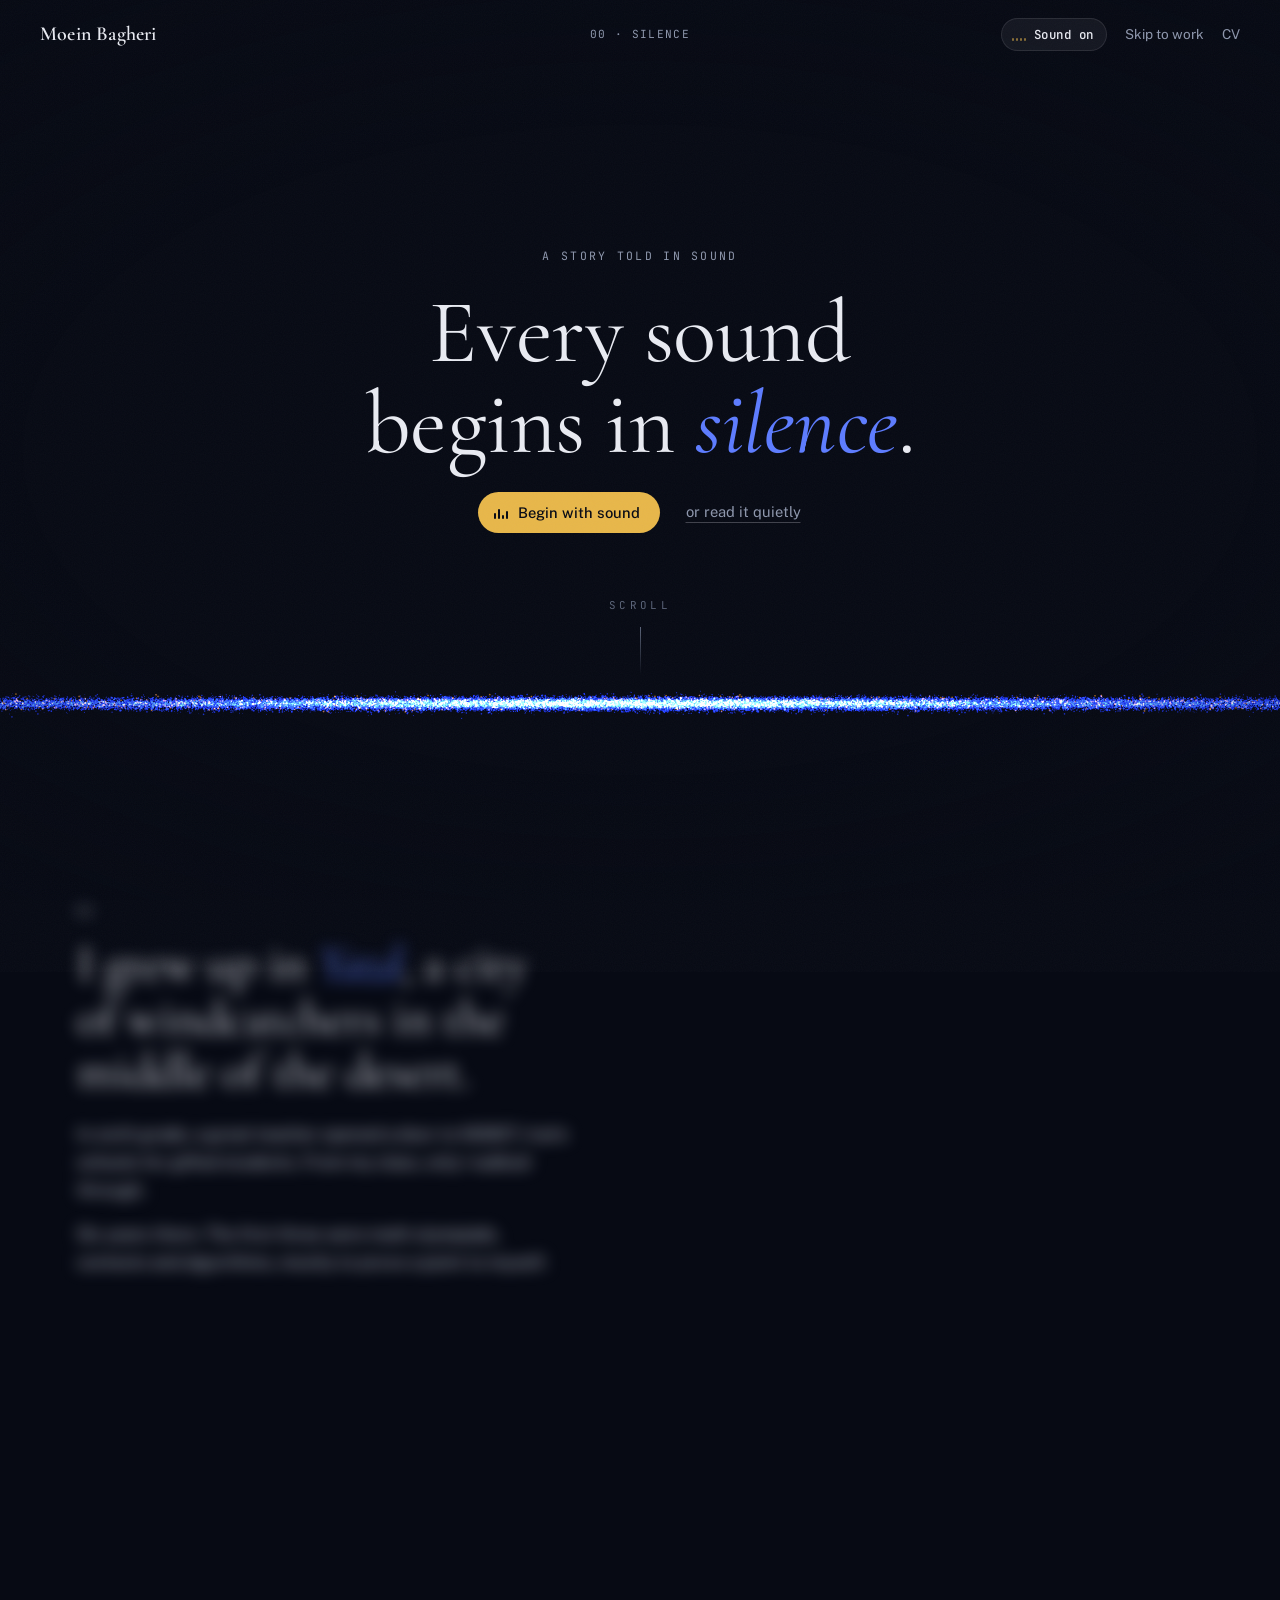
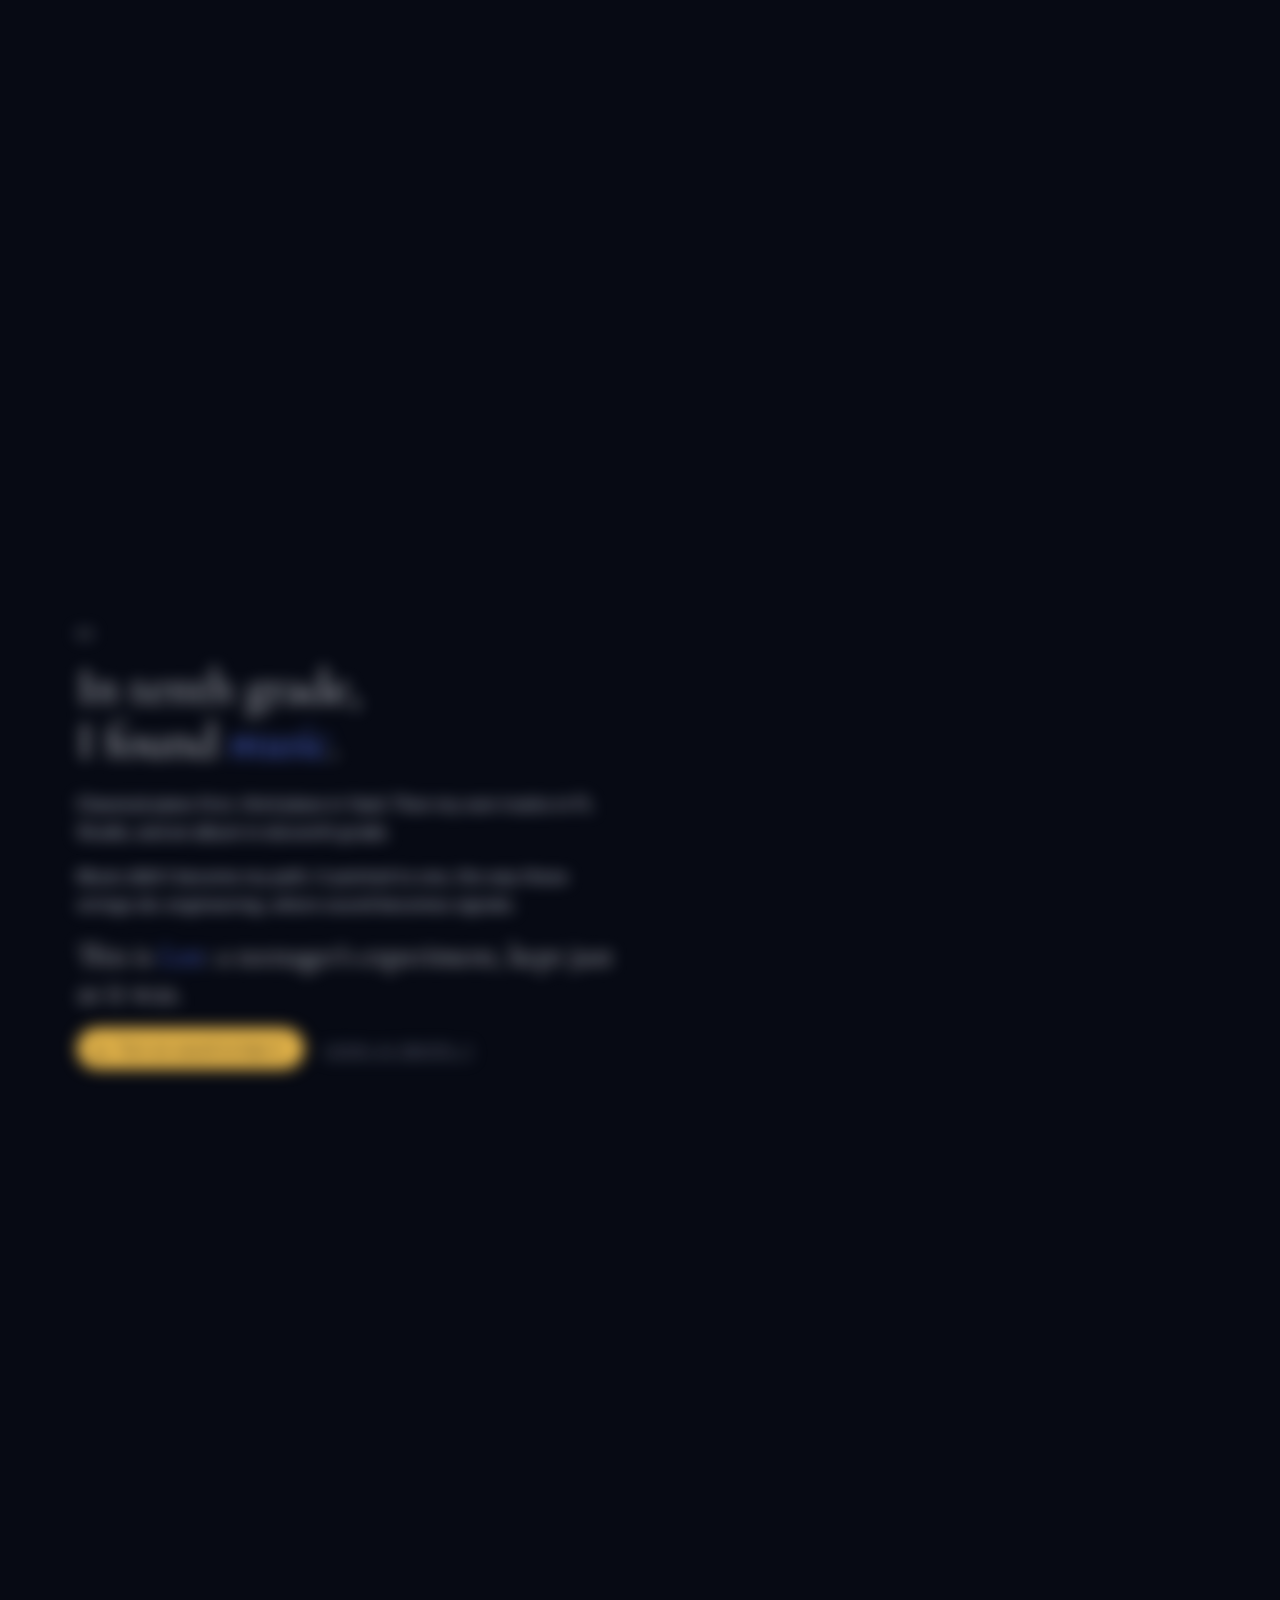
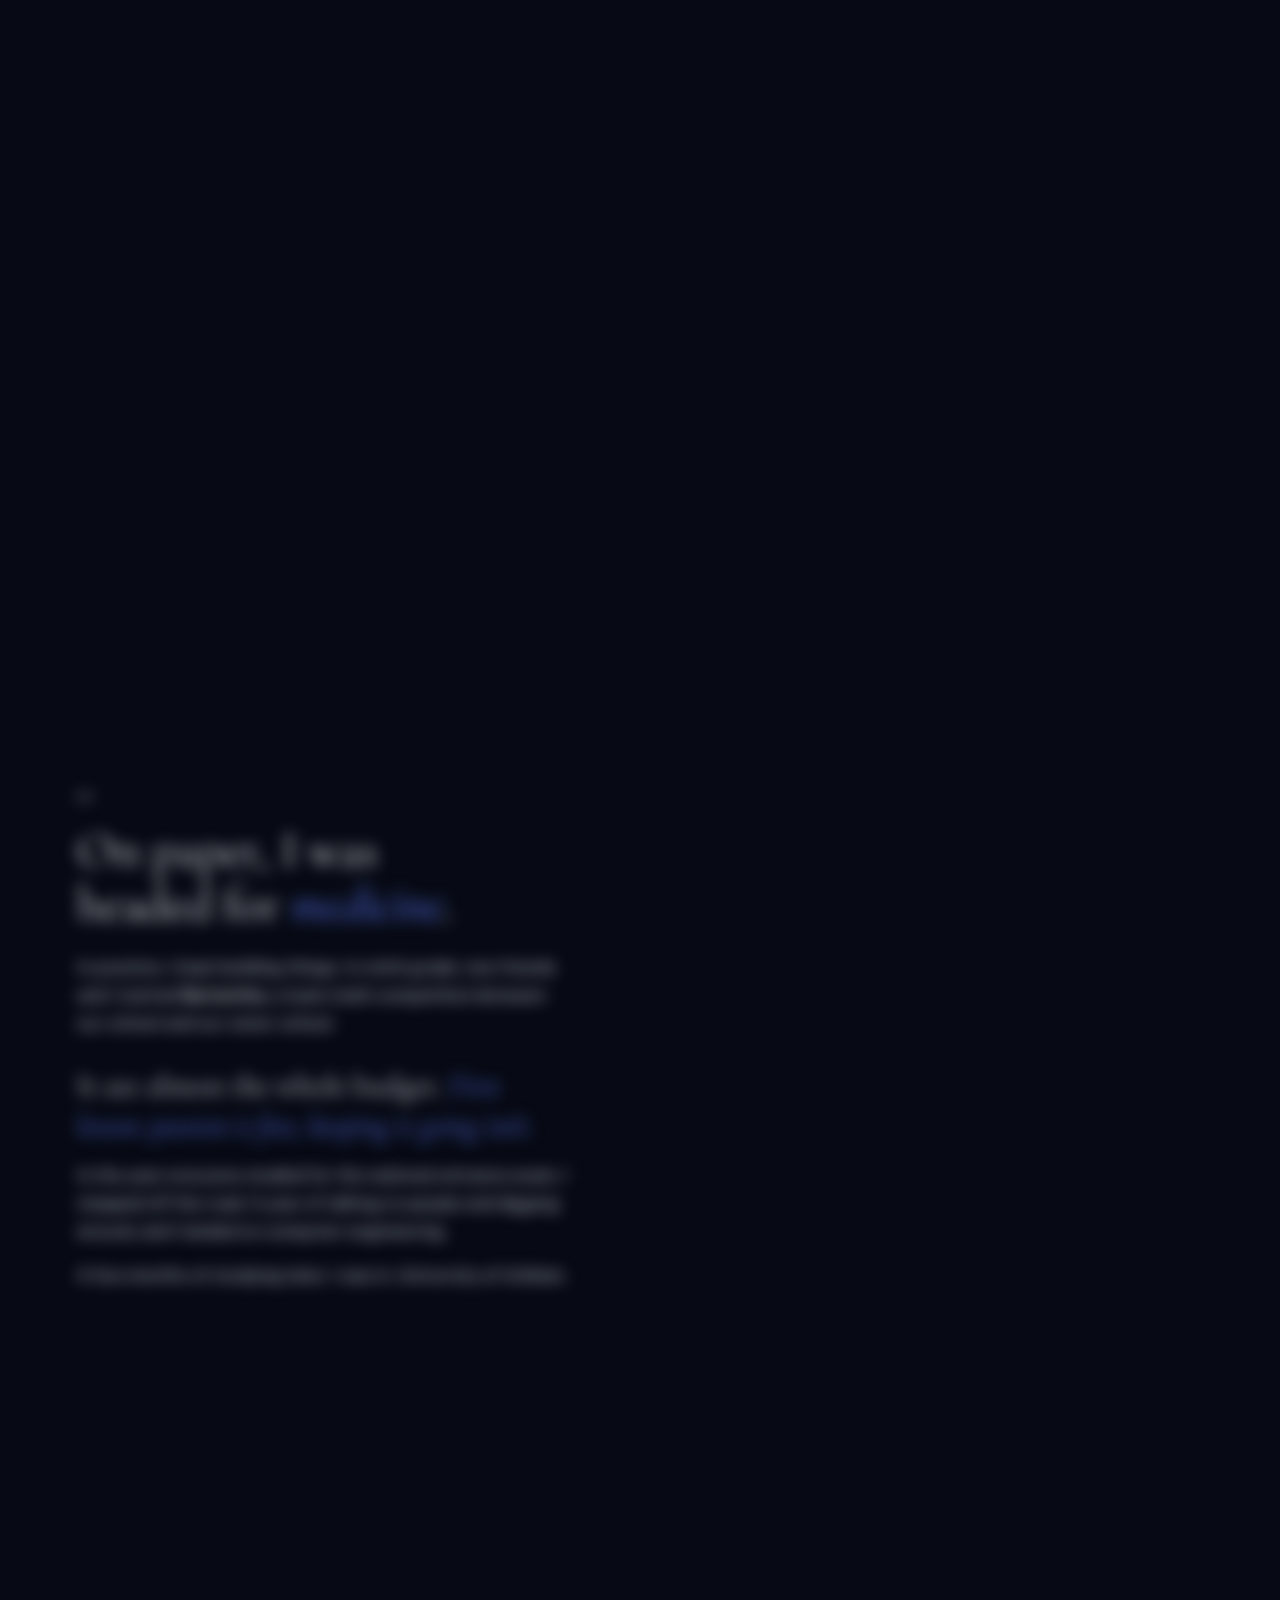
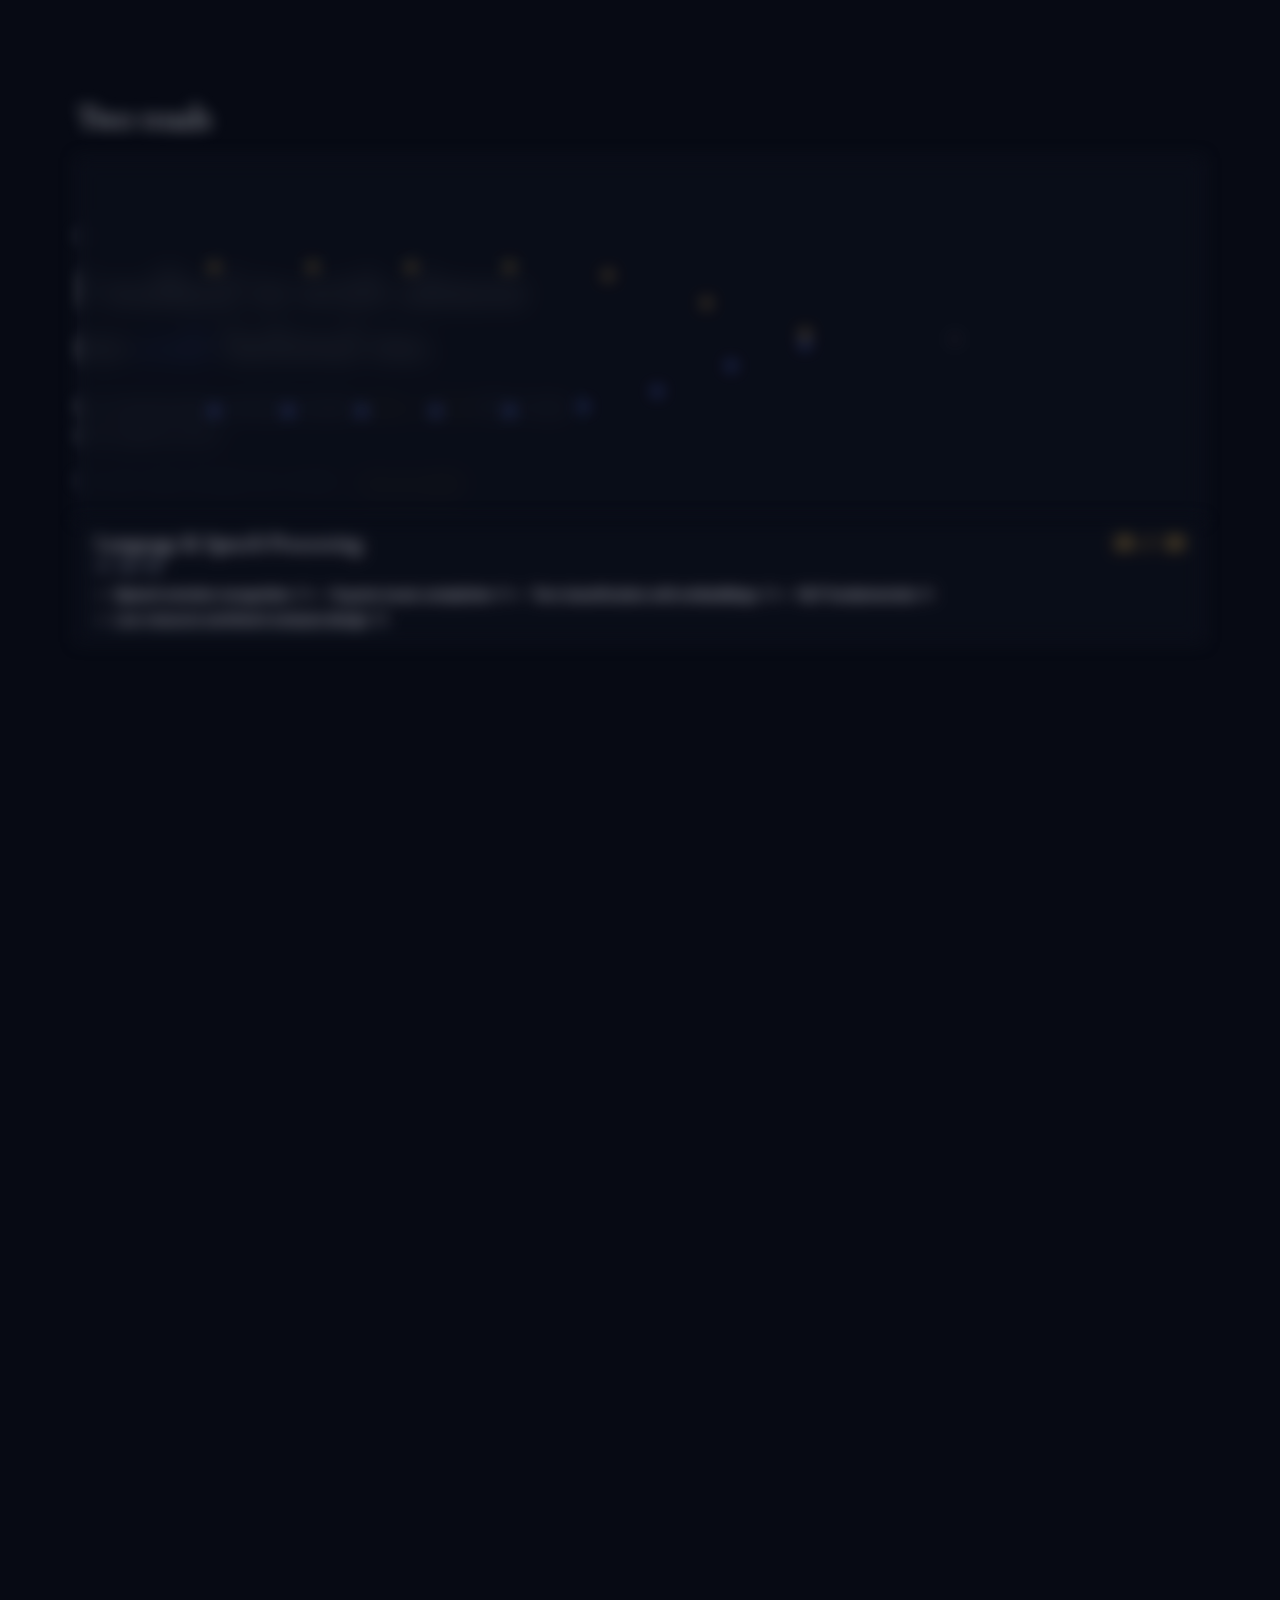
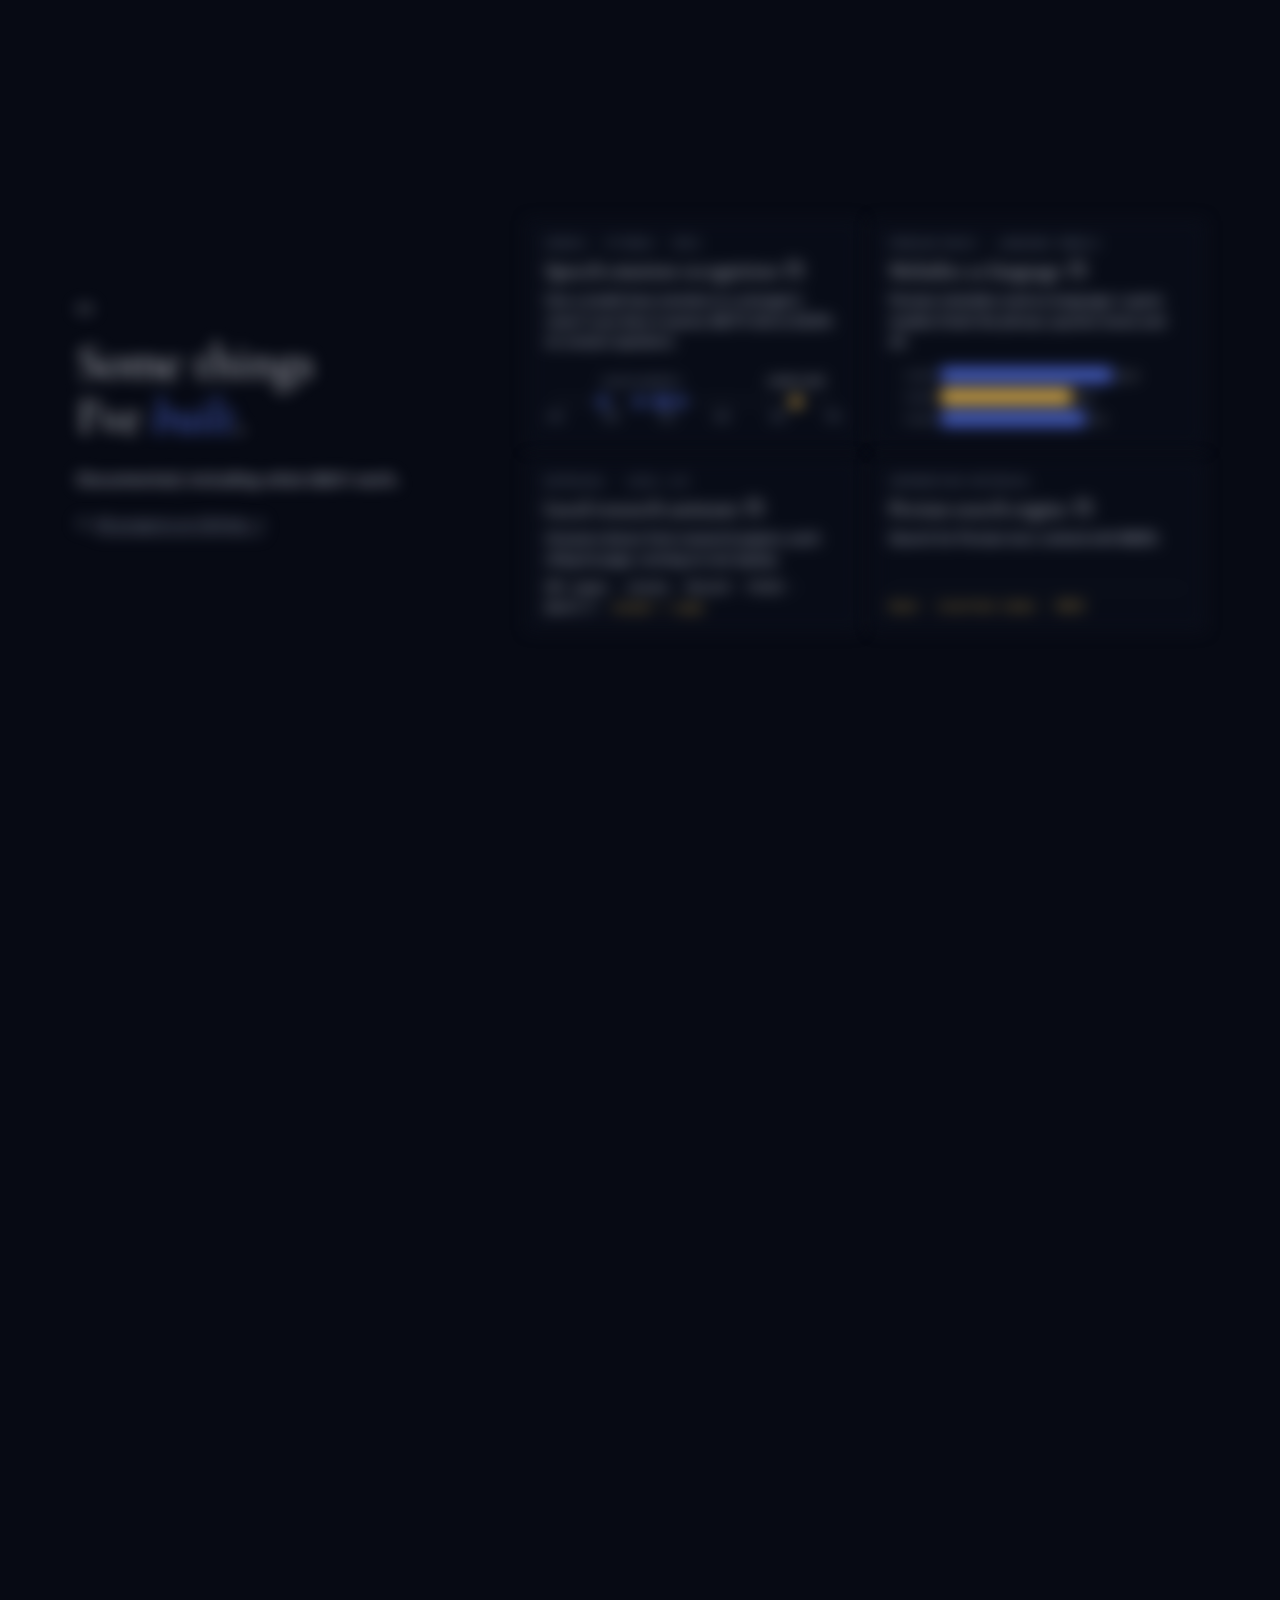
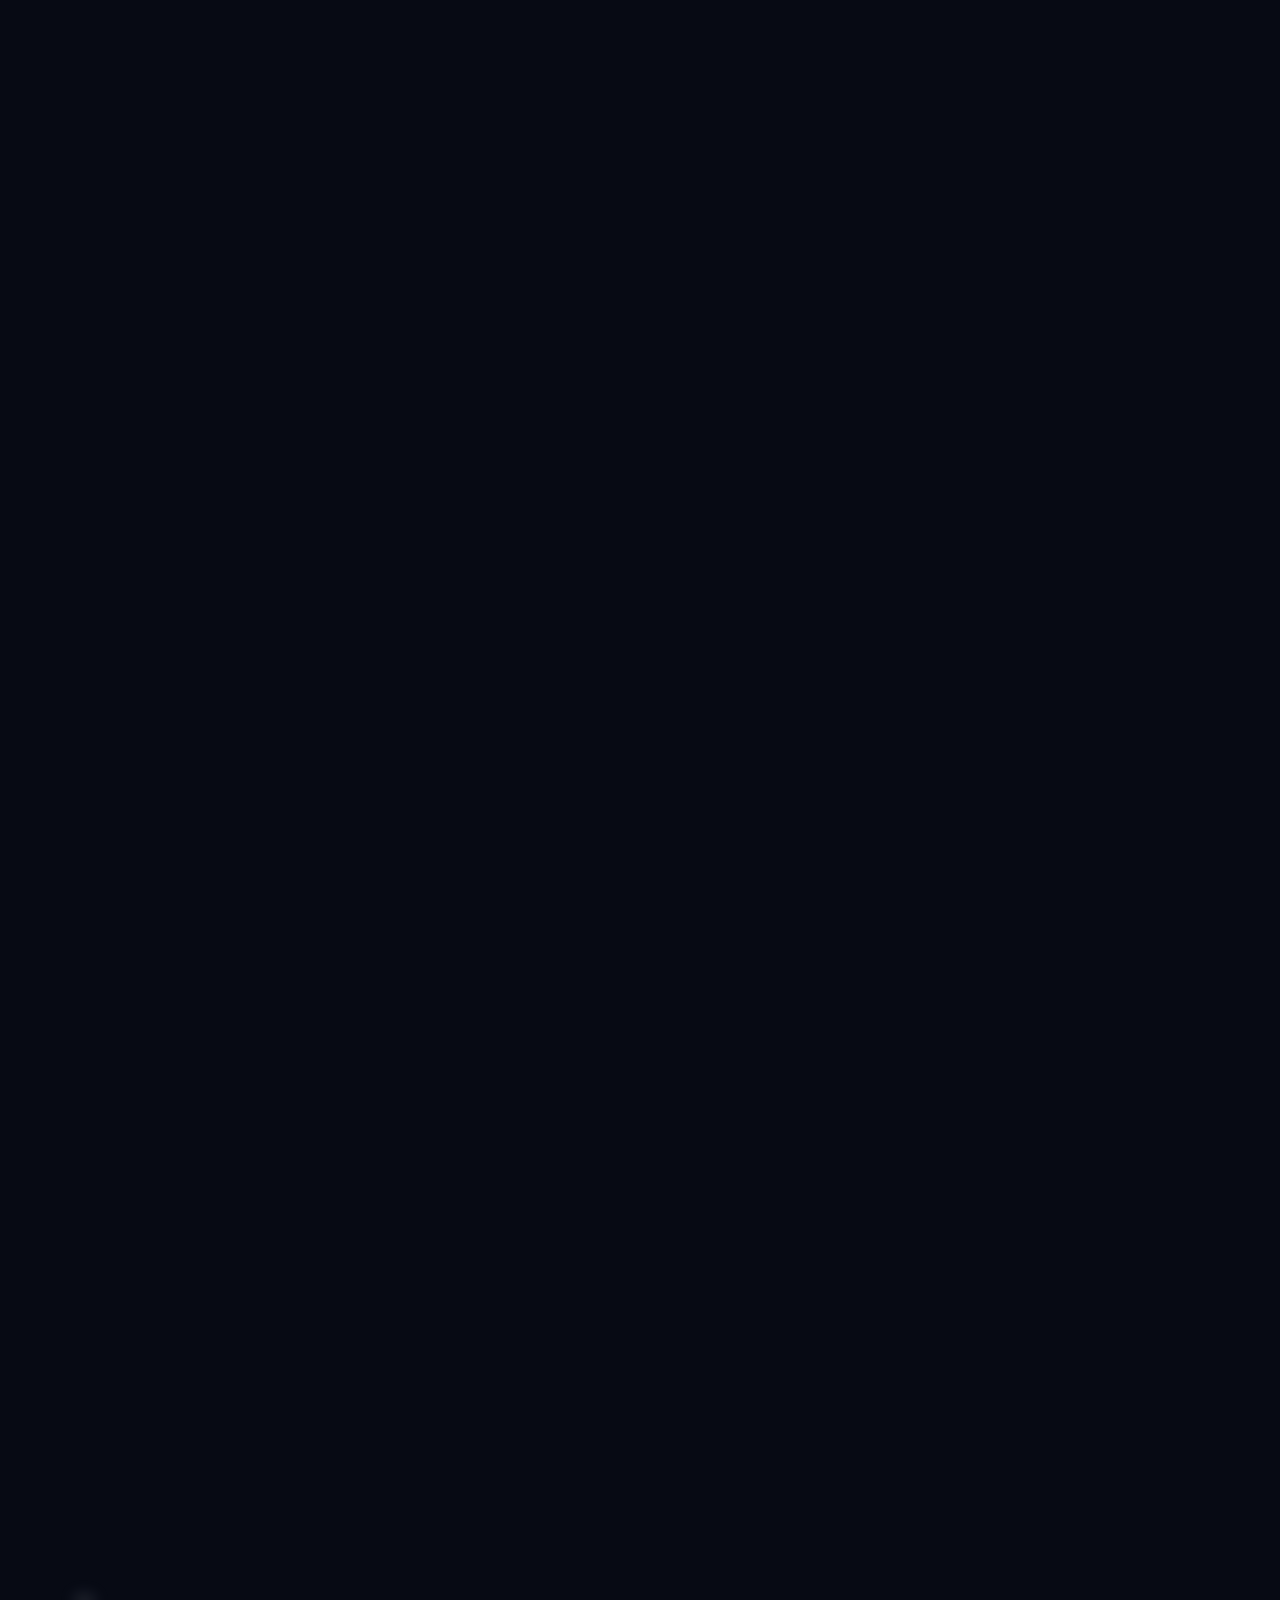
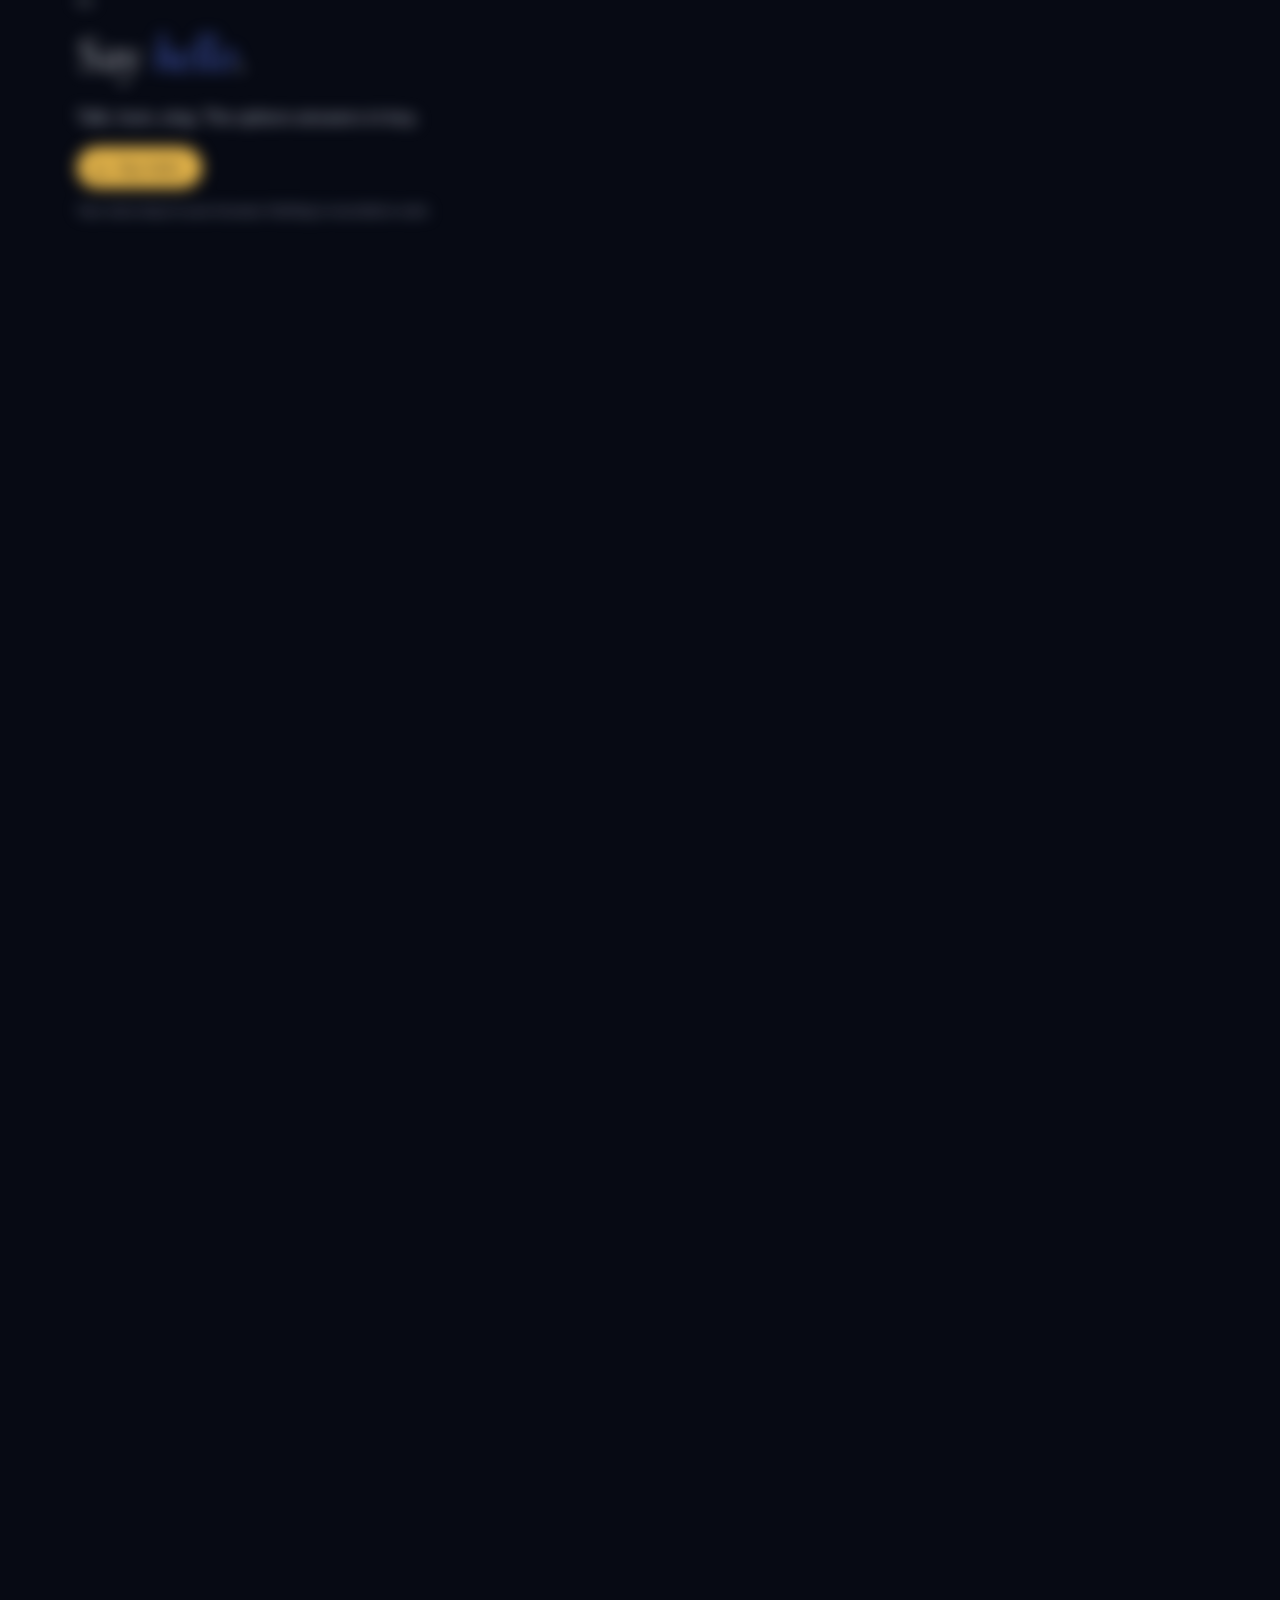
==== commit c5260f0a: "Chapter 7 photo: no grade, as taken" ====
--- a/index.html
+++ b/index.html
@@ -216,7 +216,7 @@
         <p class="line quick"><a href="cv/Moein-Bagheri-CV.pdf" target="_blank" rel="noopener">CV</a><a href="https://github.com/Moein-Bagheri" target="_blank" rel="noopener">GitHub</a><a href="https://www.linkedin.com/in/moeinbagheri" target="_blank" rel="noopener">LinkedIn</a></p>
       </div>
       <figure class="photo p-right p-portrait" data-line="1">
-        <img src="media/today-2026.jpg?v=5c1748fd" alt="Moein today, in a garden at night." loading="lazy" width="1100" height="1447">
+        <img src="media/today-2026.jpg?v=625fba3a" alt="Moein today, in a garden at night." loading="lazy" width="1100" height="1447">
         <figcaption>2026</figcaption>
       </figure>
     </div>
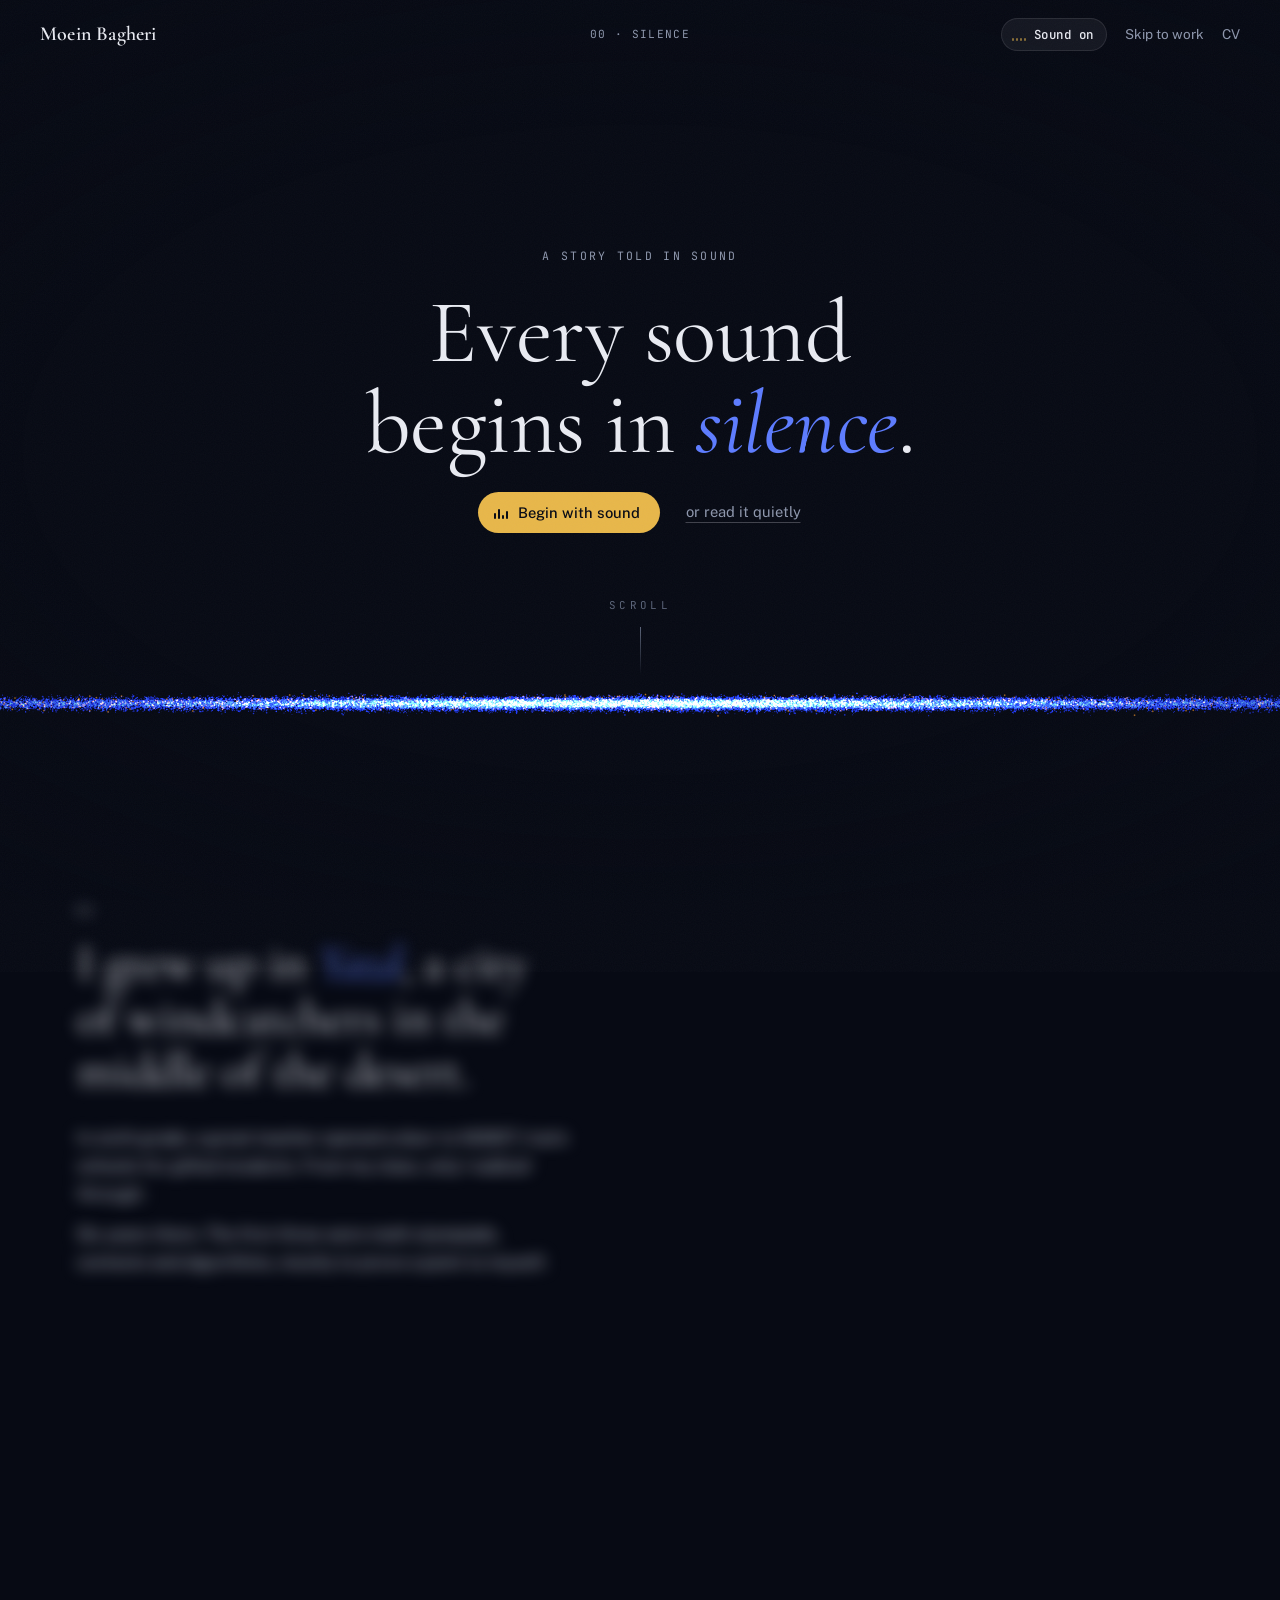
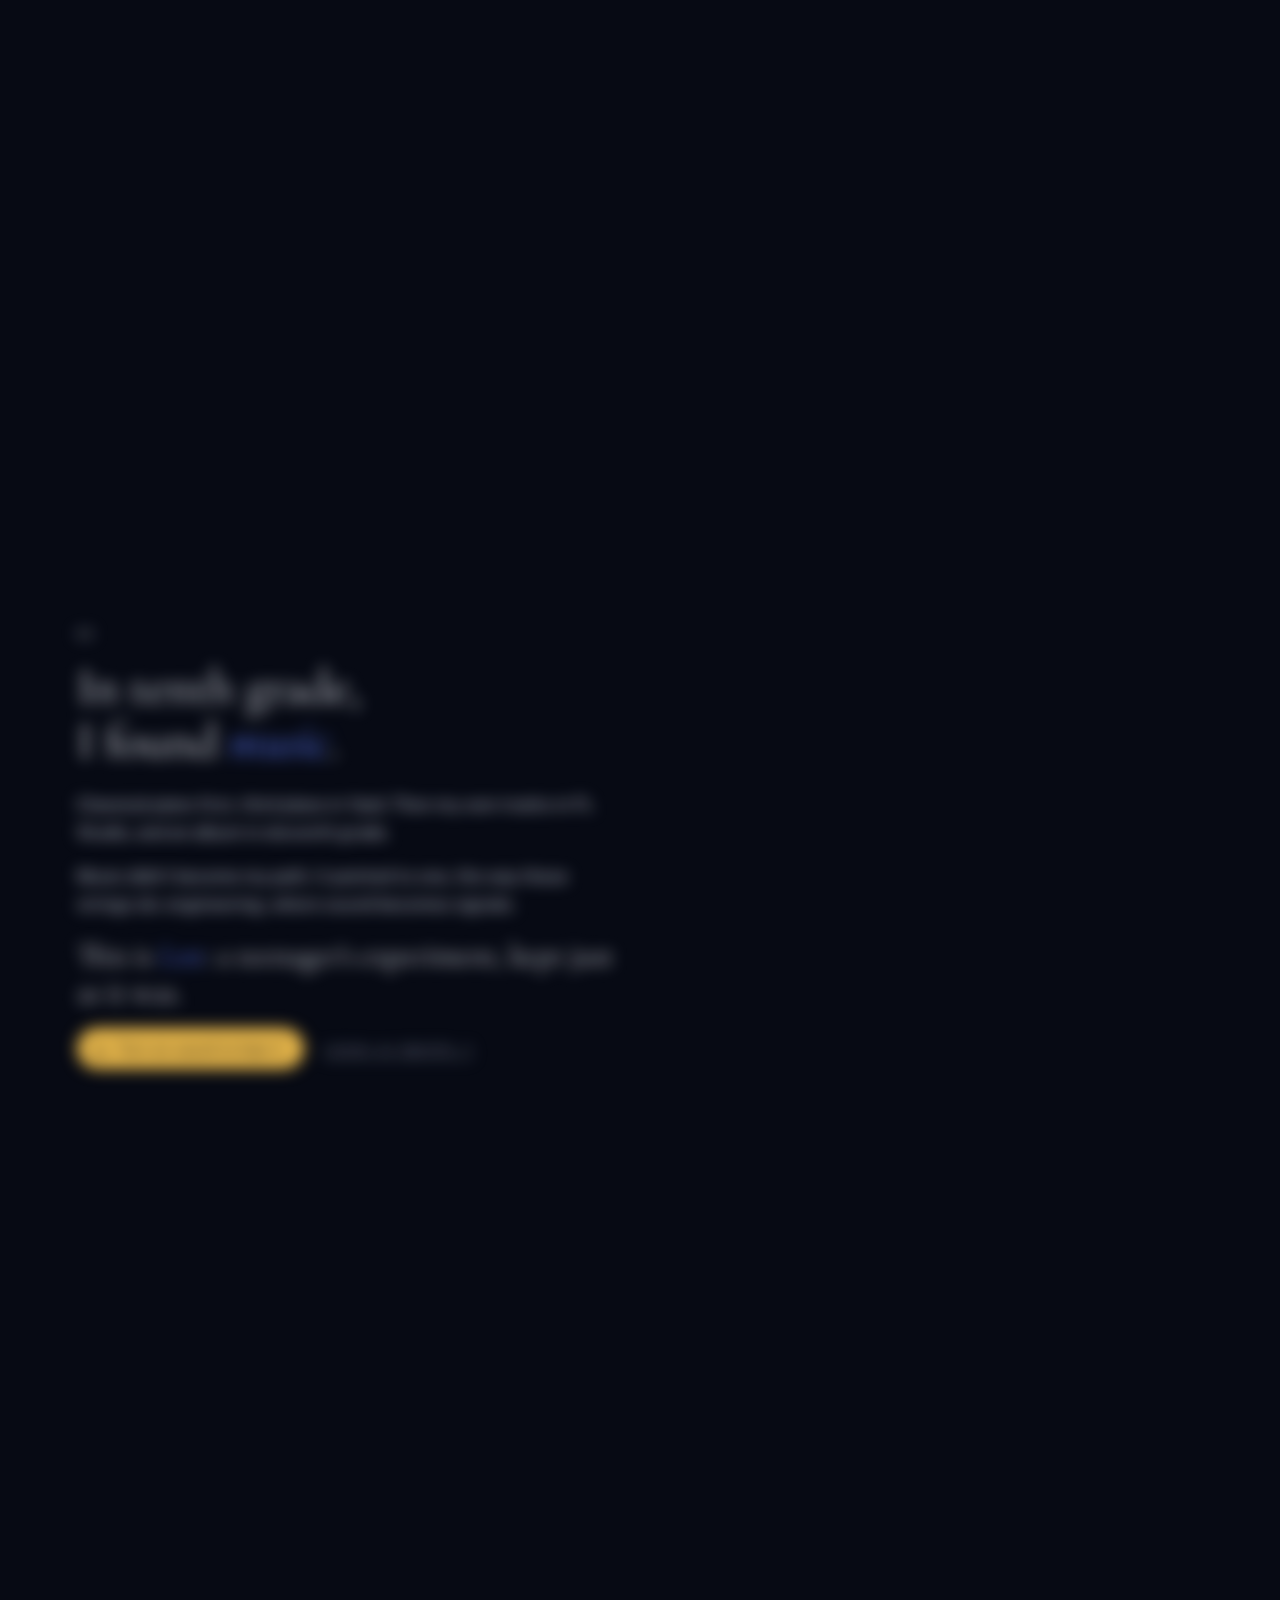
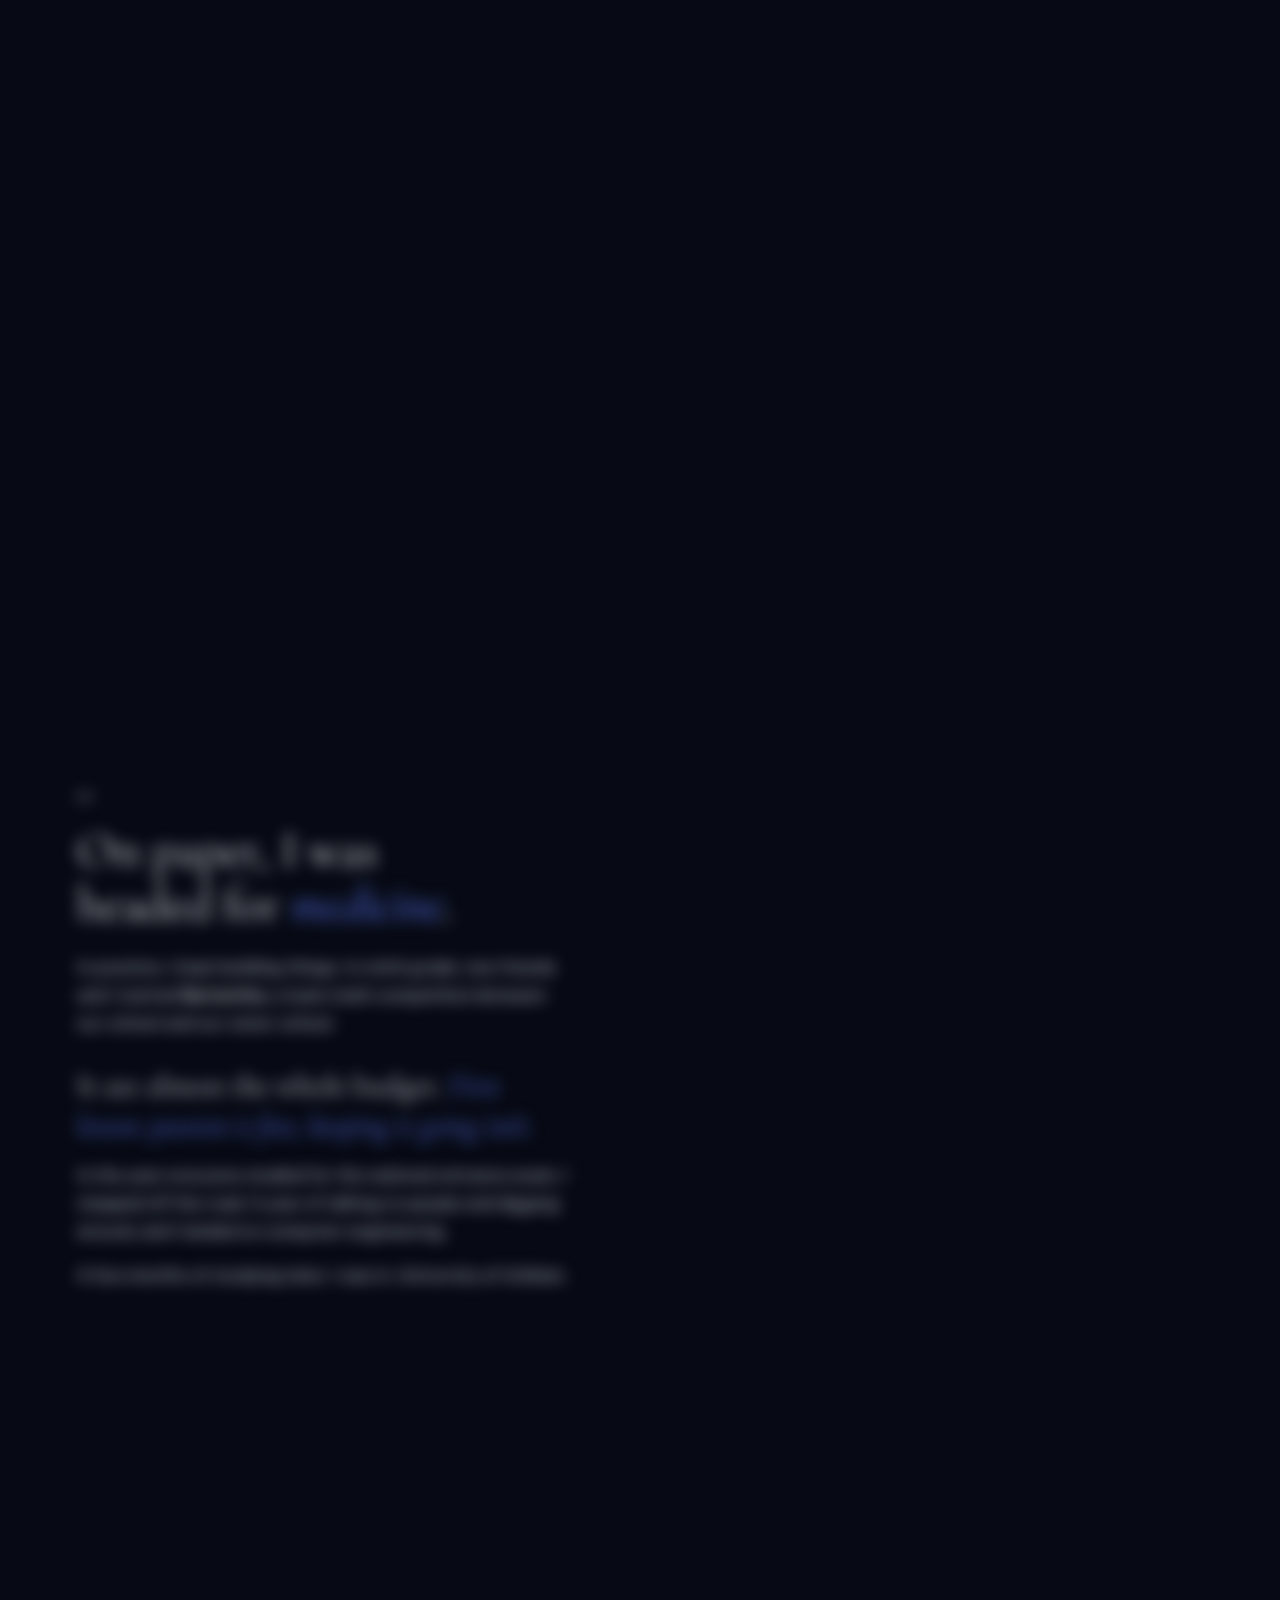
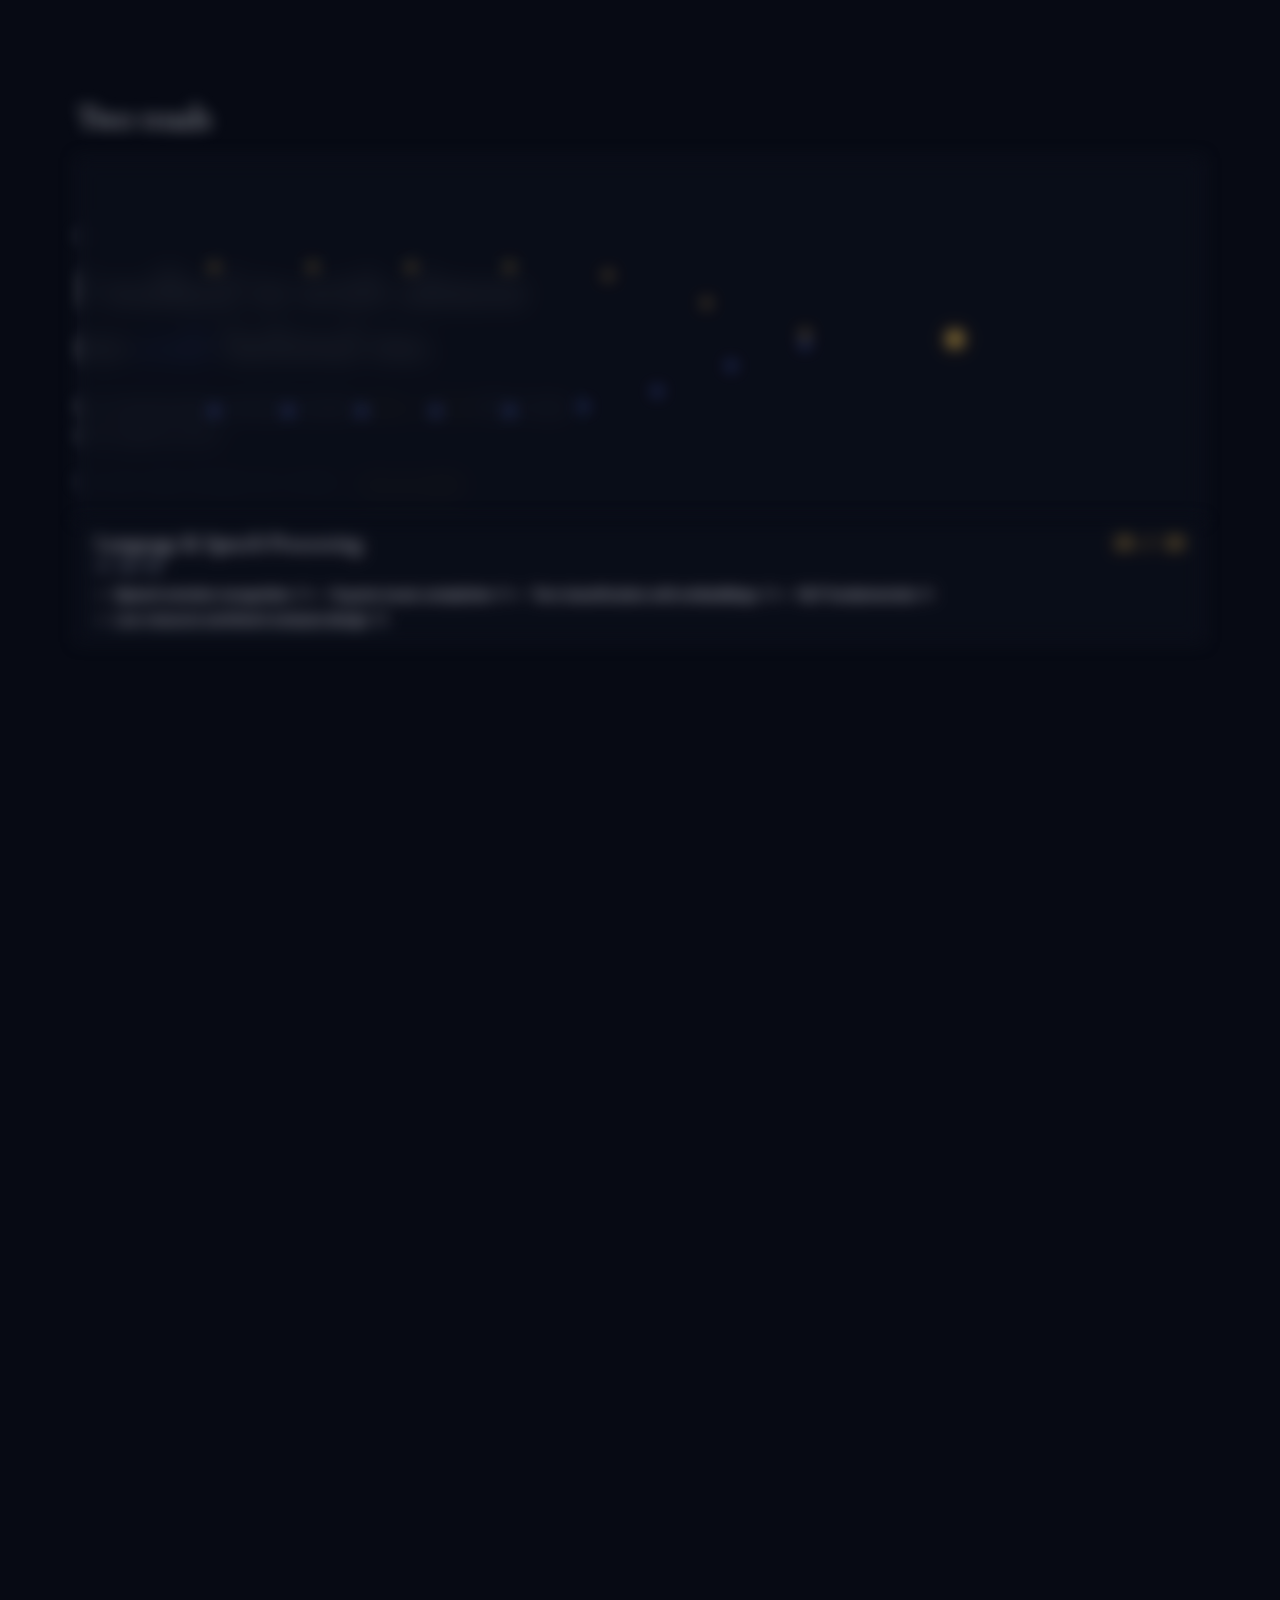
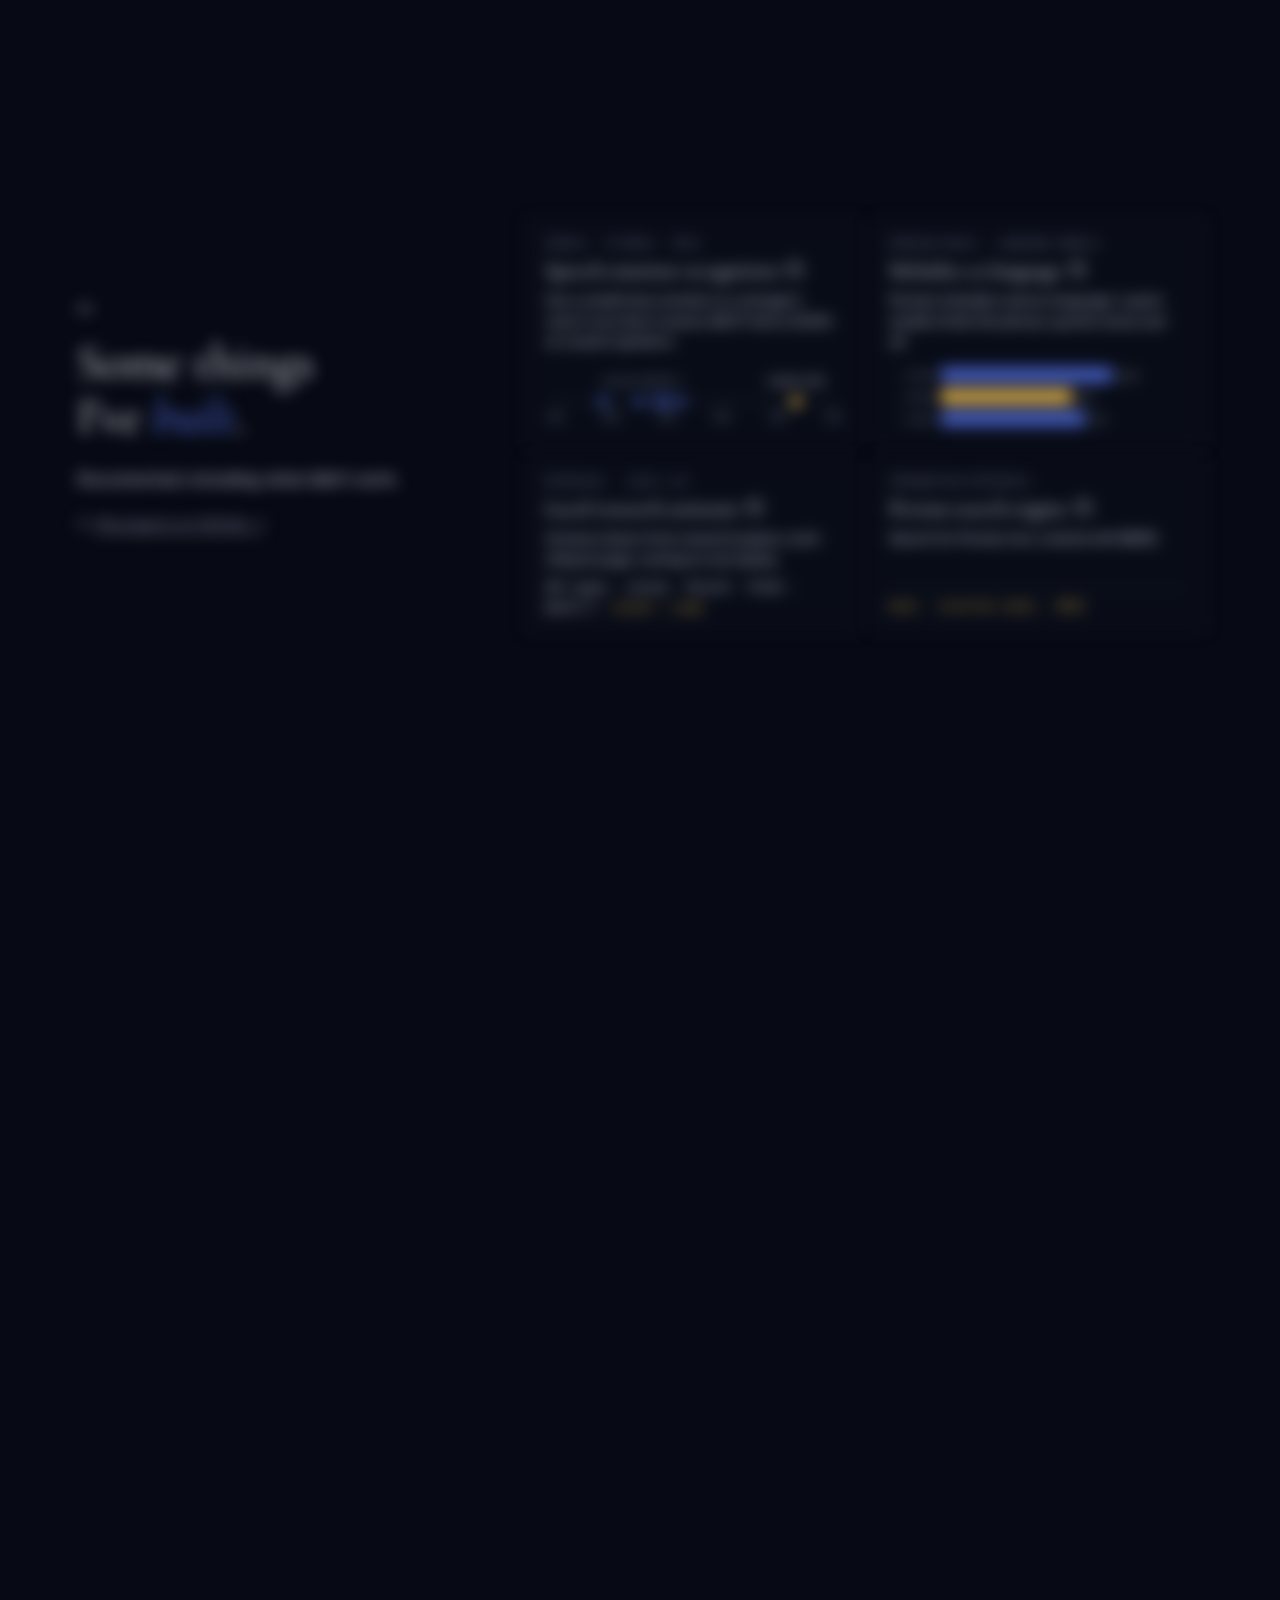
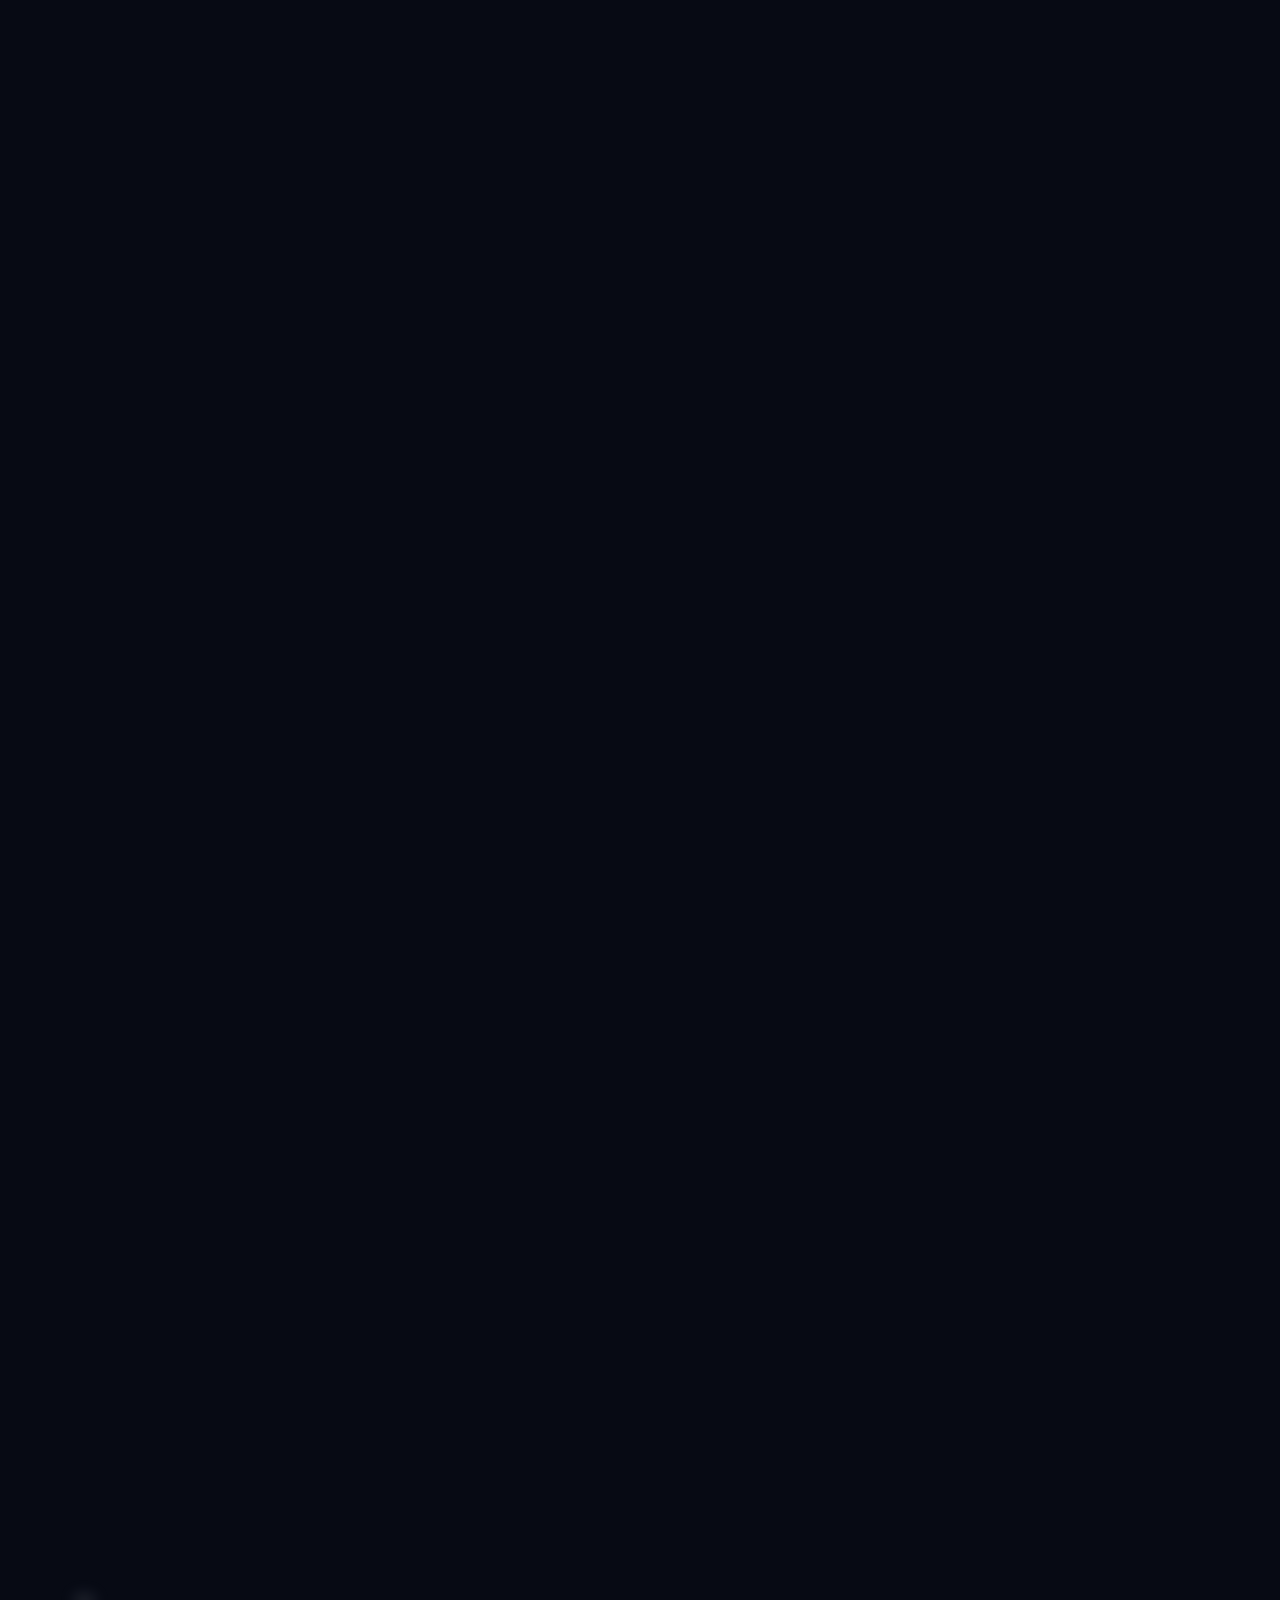
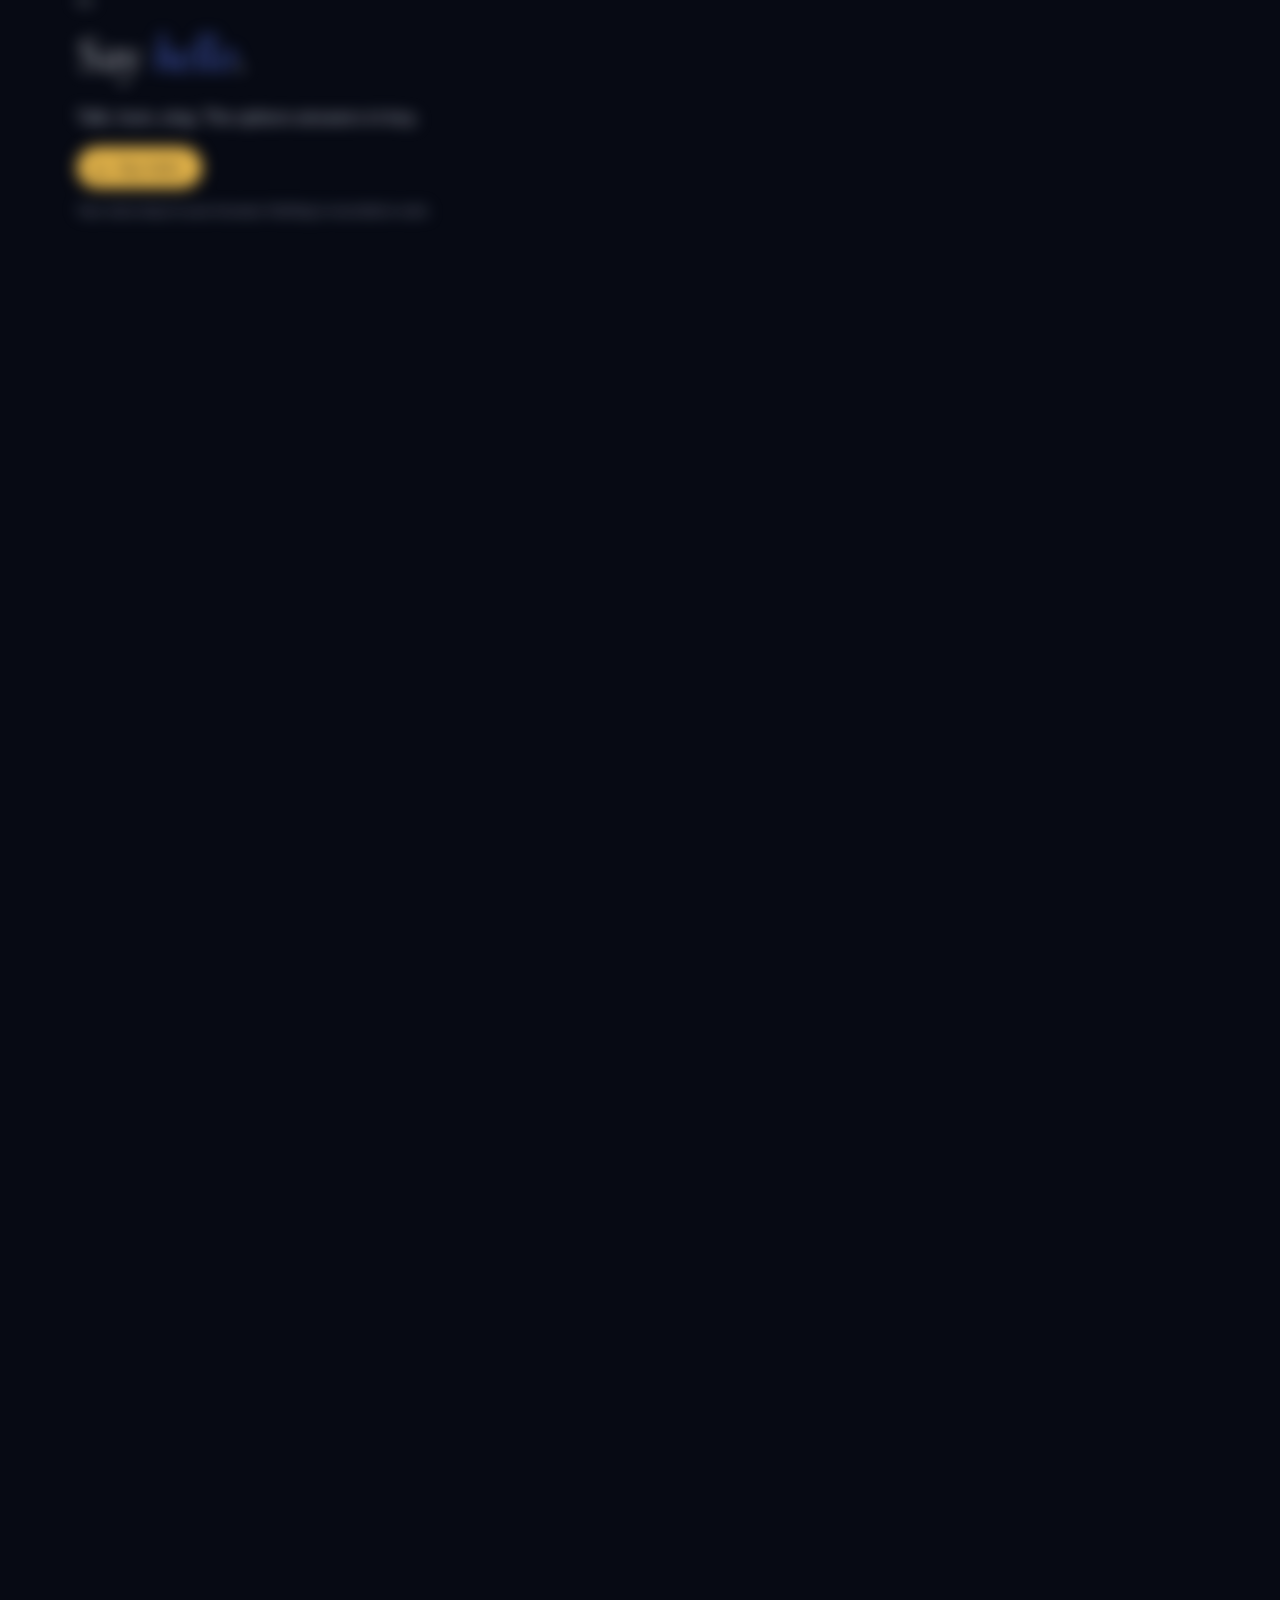
==== commit 58e751c9: "Chapter 7: sound and language" ====
--- a/index.html
+++ b/index.html
@@ -207,7 +207,7 @@
       <div class="text">
         <p class="num line">07</p>
         <h2 class="line">Next, I want to go <em>deeper</em>.</h2>
-        <p class="line">Into speech and language, in products people use. Open to applied AI roles.</p>
+        <p class="line">Into sound and language, in products people use. Open to applied AI roles.</p>
         <div class="line mailrow">
           <span class="mailtext" id="mailtext">moeinbagheri.ai@gmail.com</span>
           <button class="hear ghost" id="copy" type="button">Copy email</button>
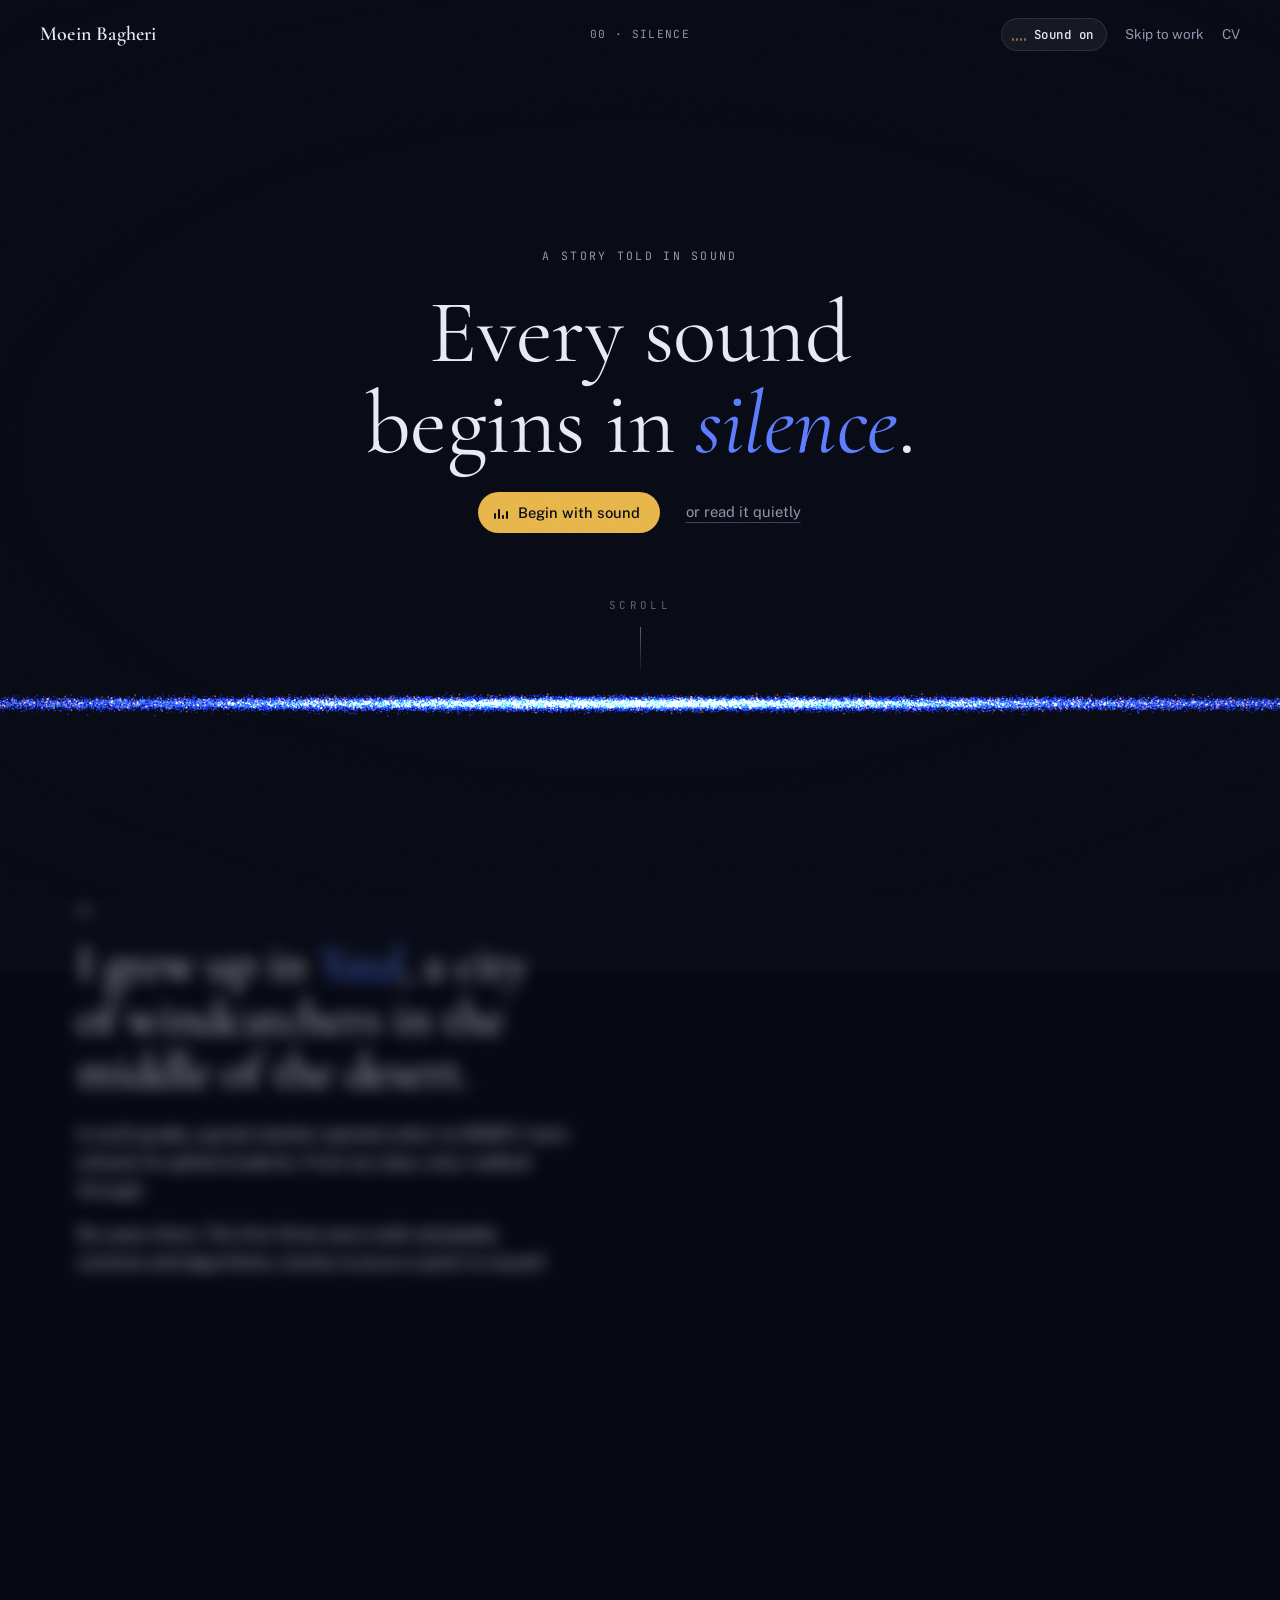
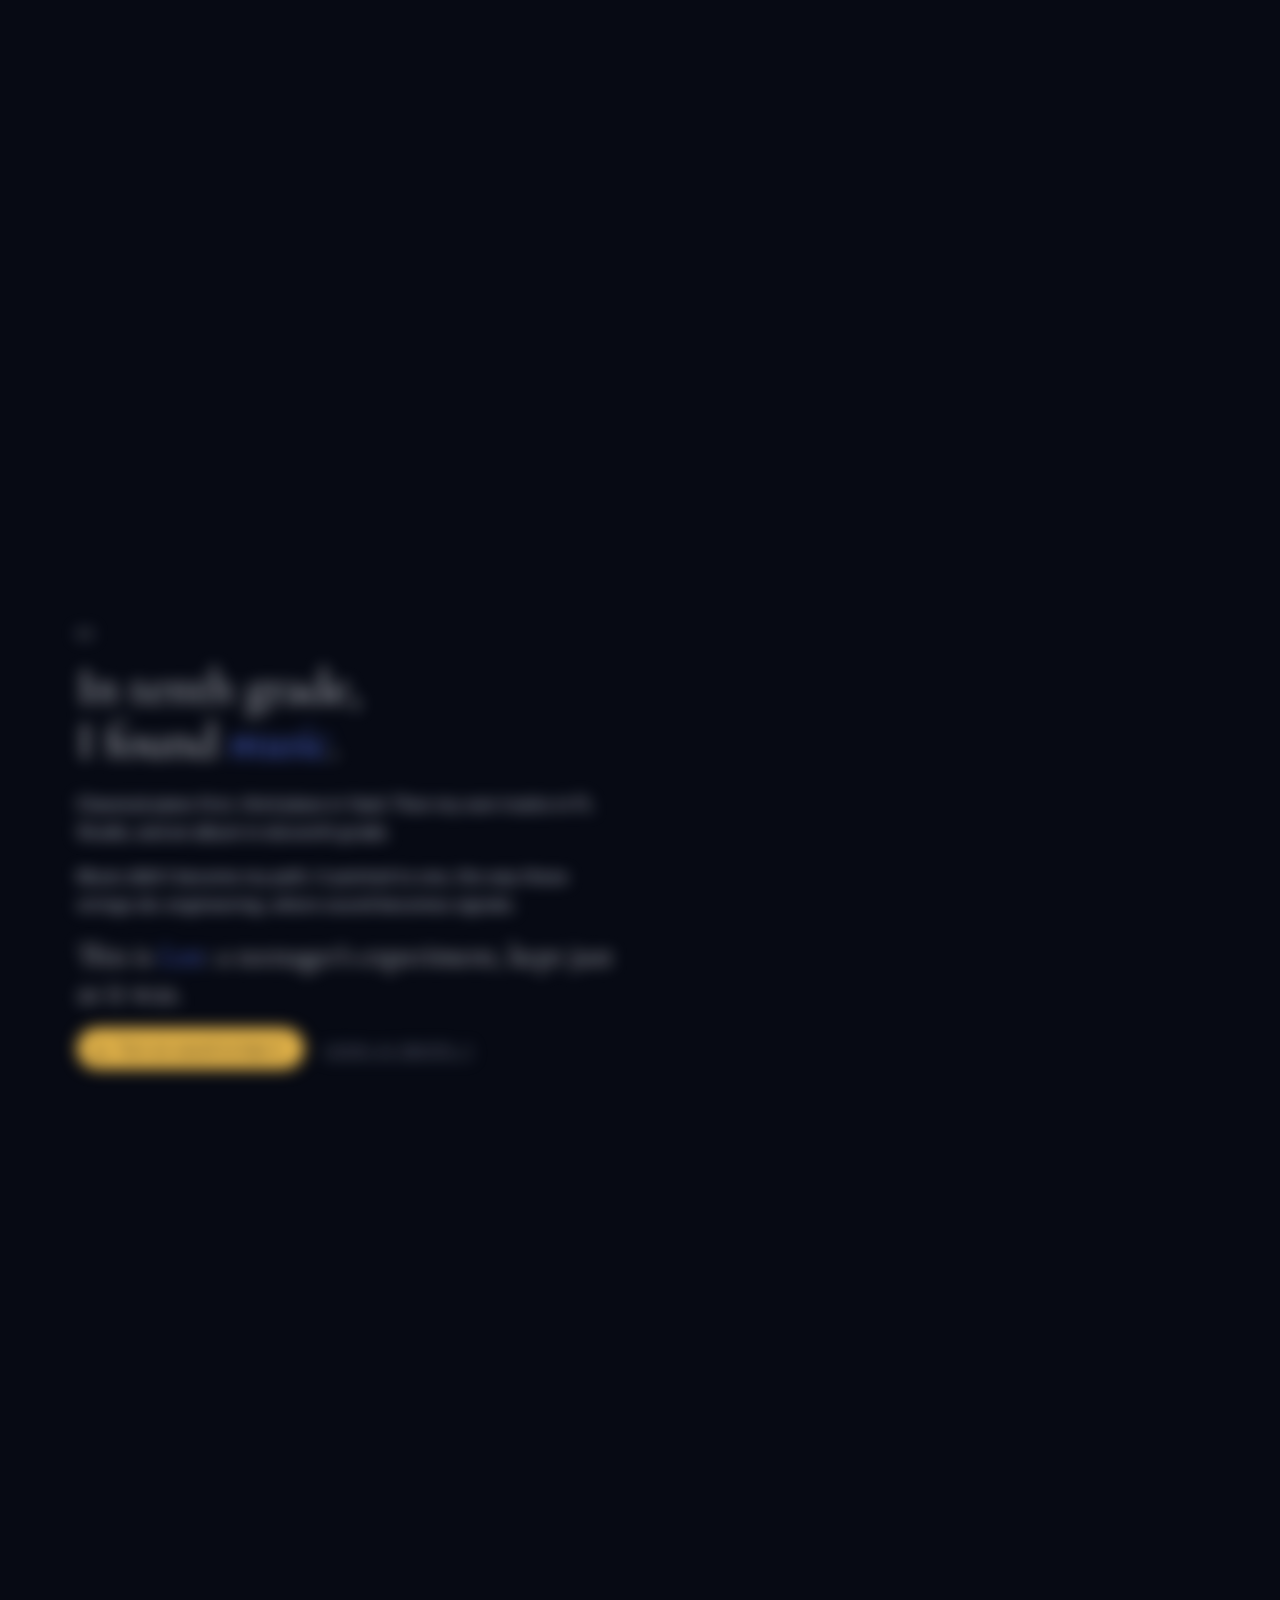
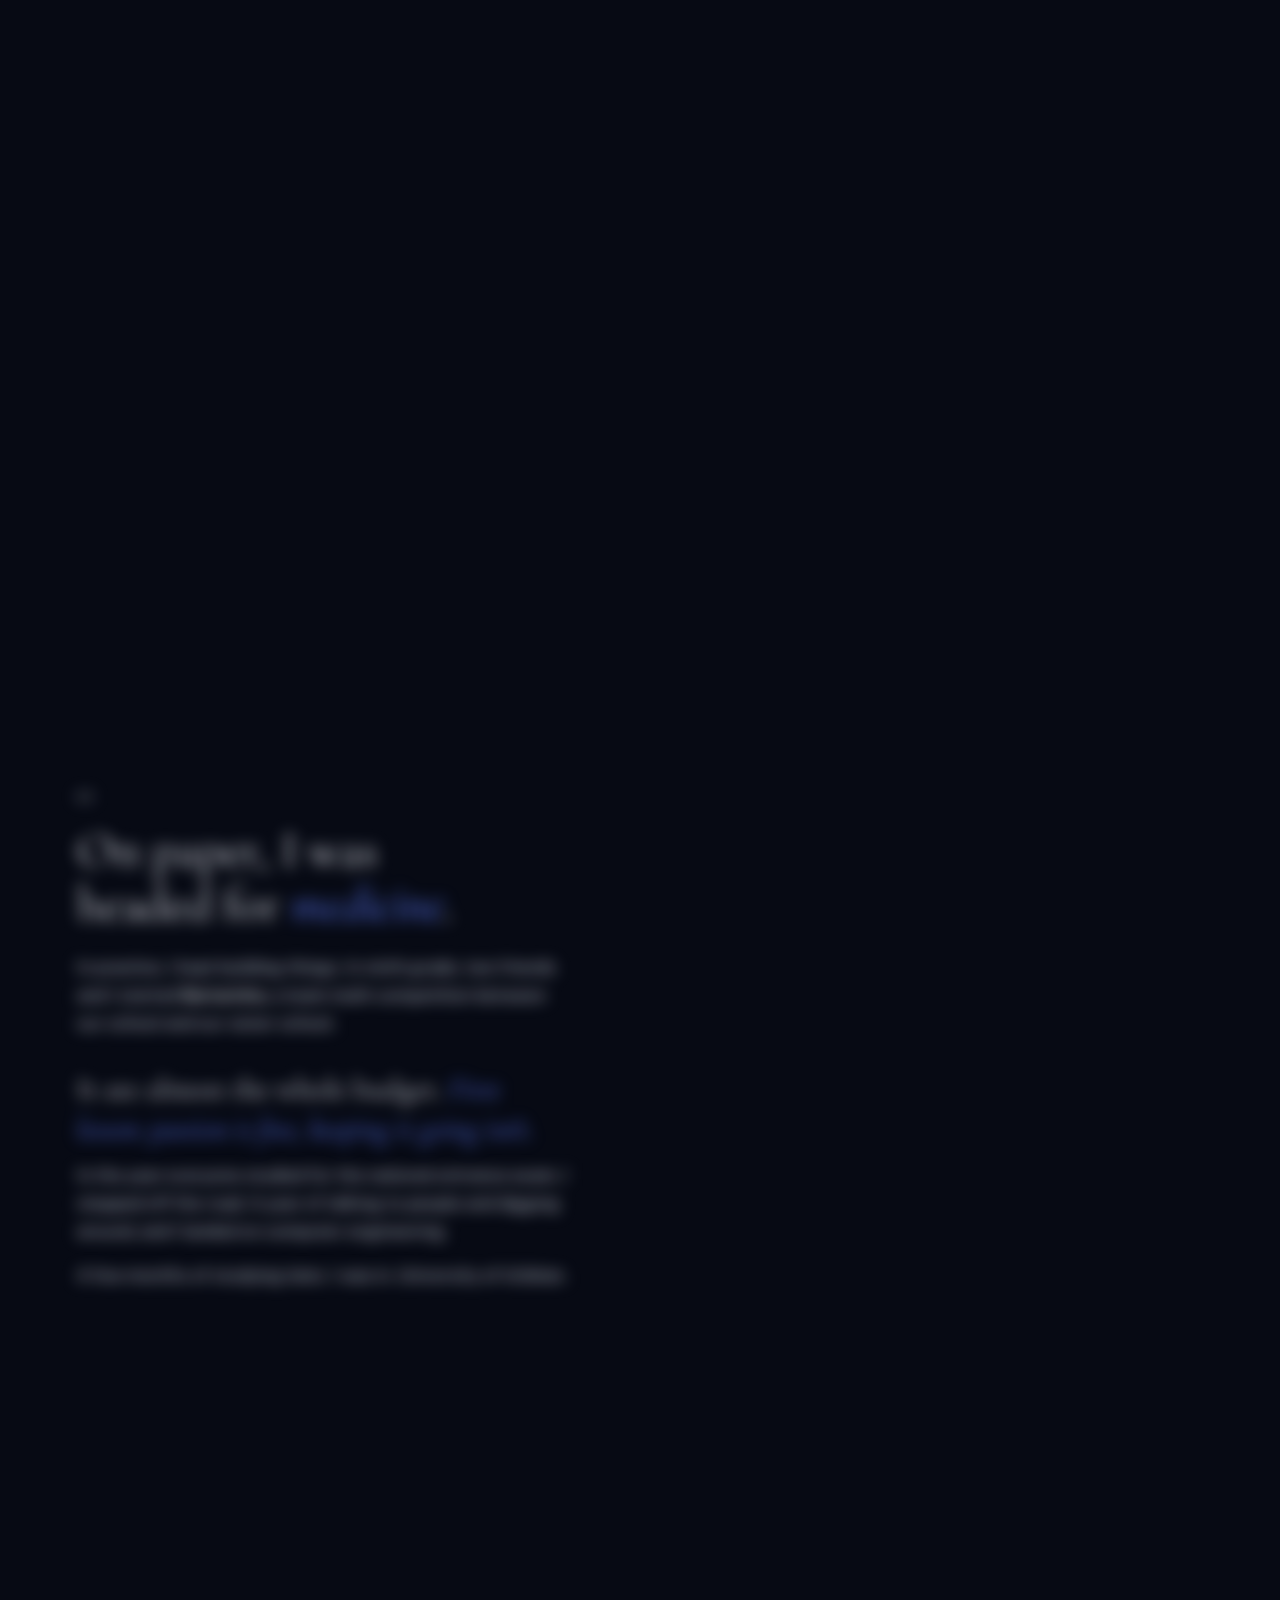
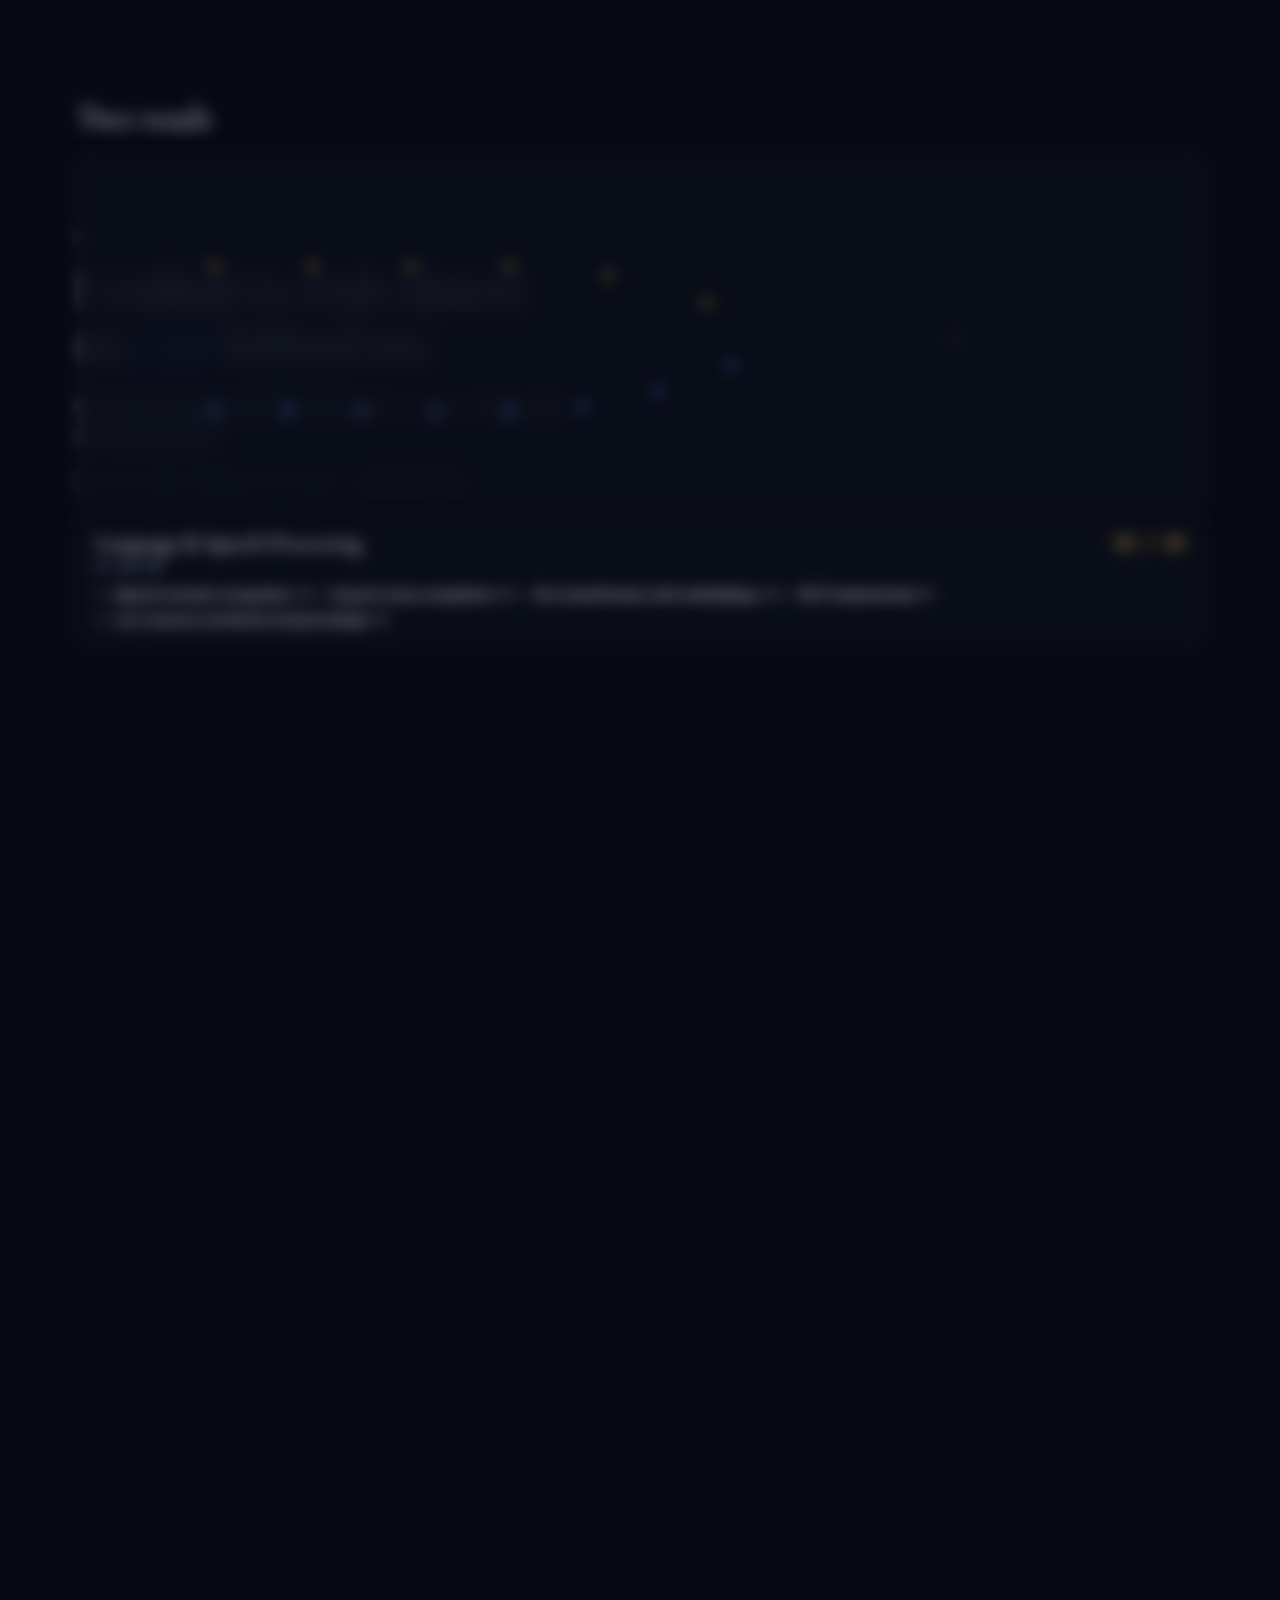
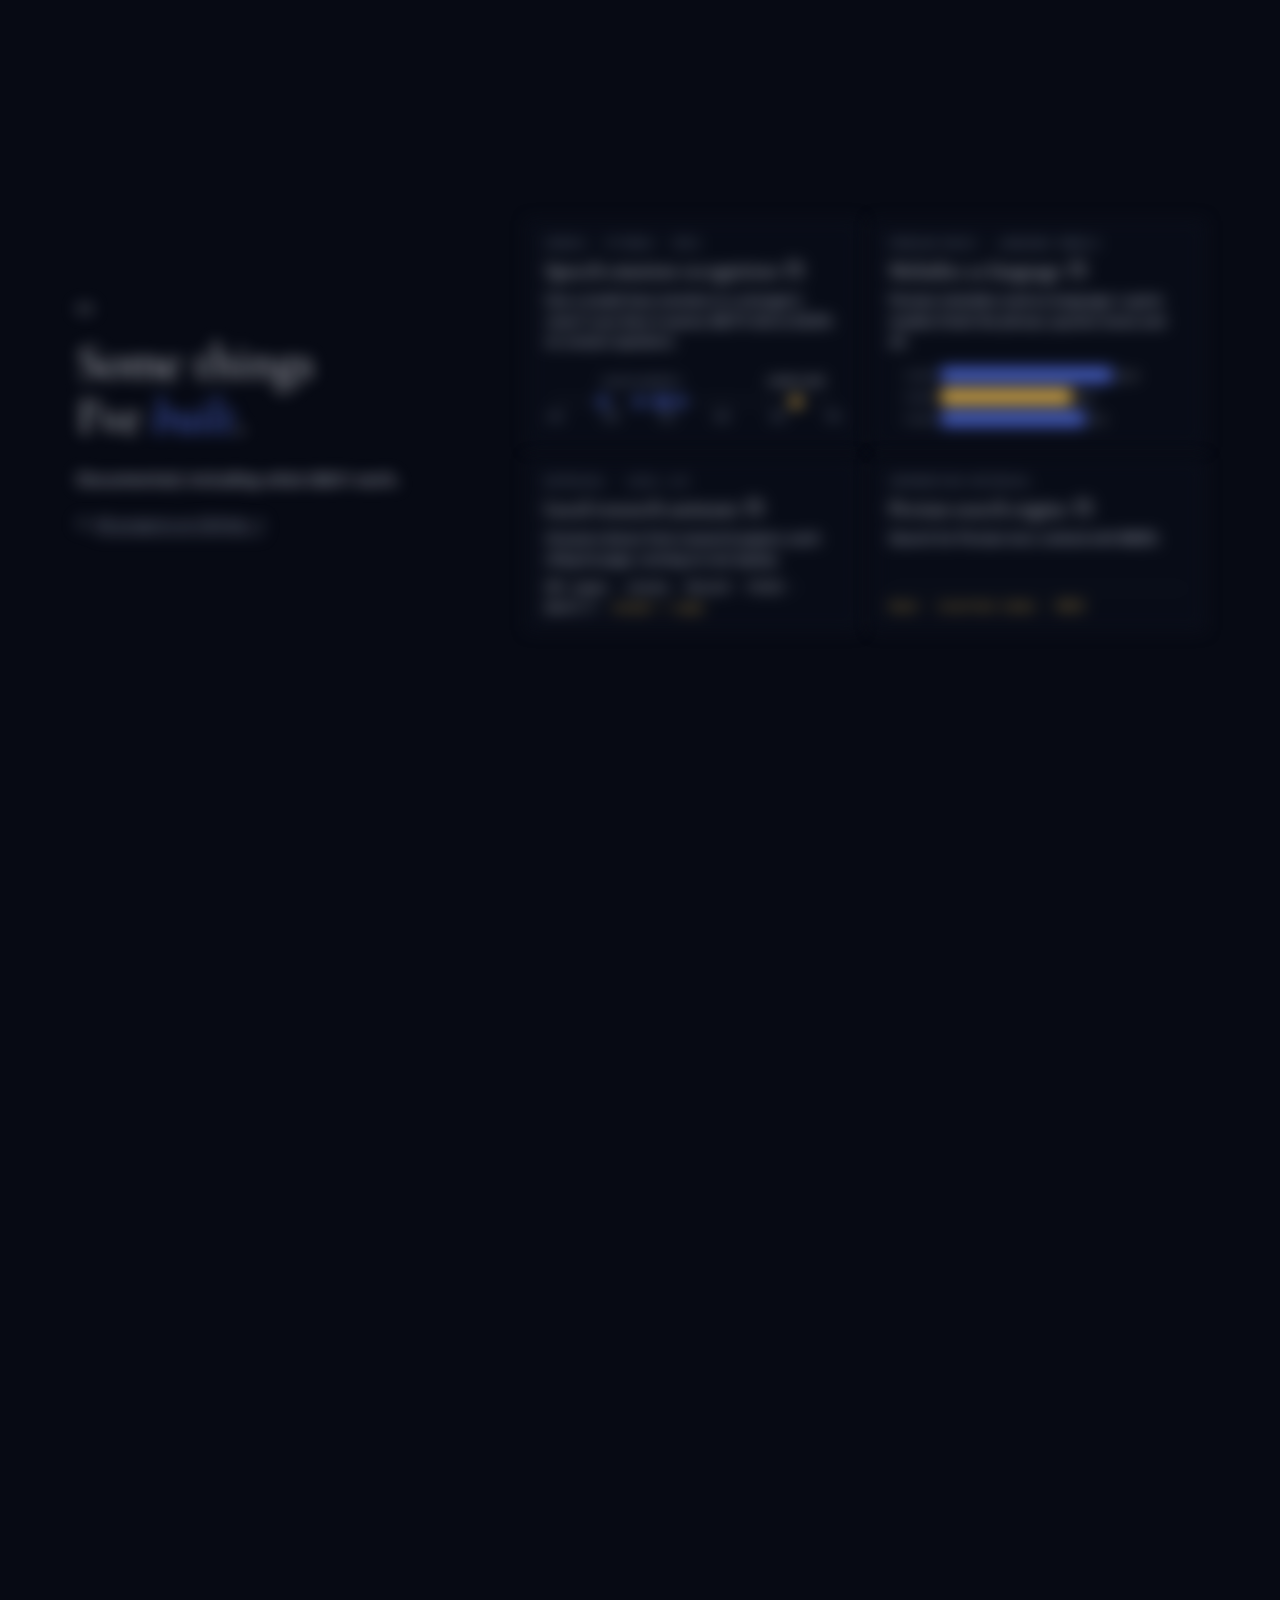
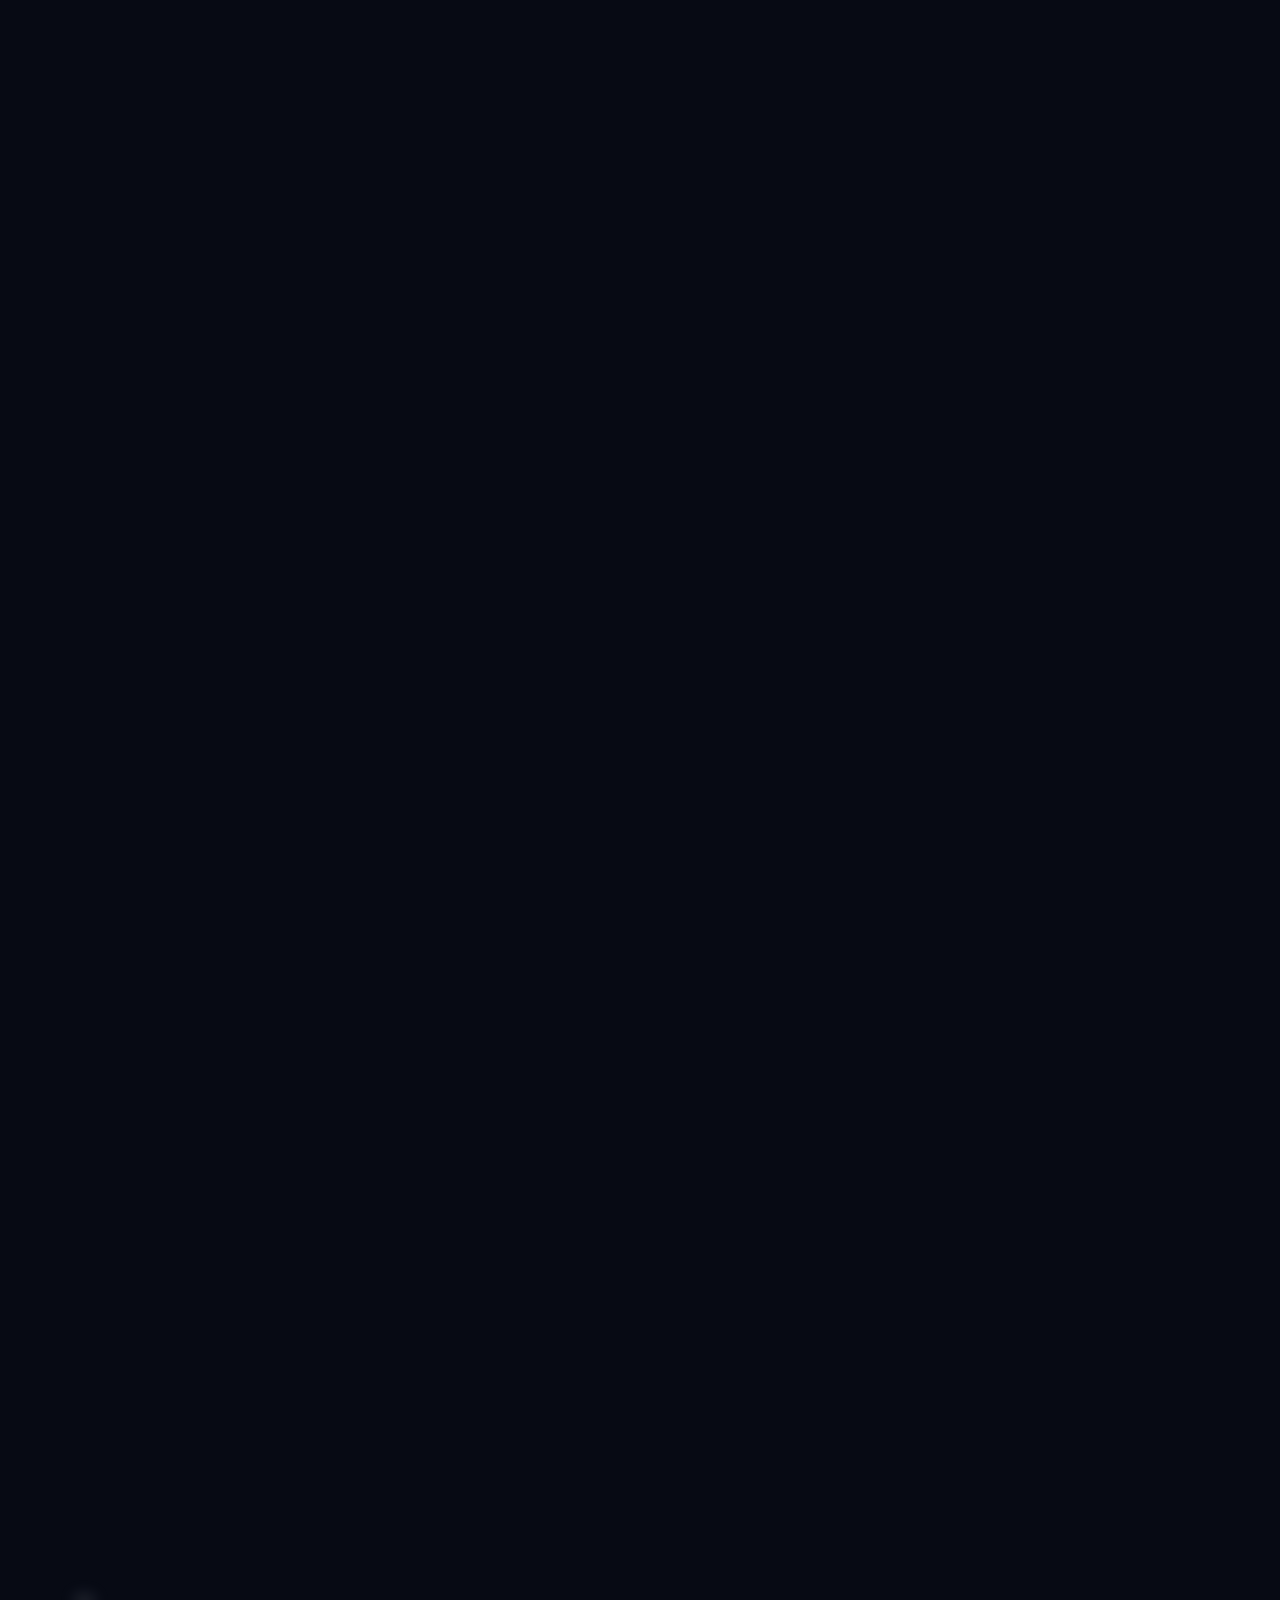
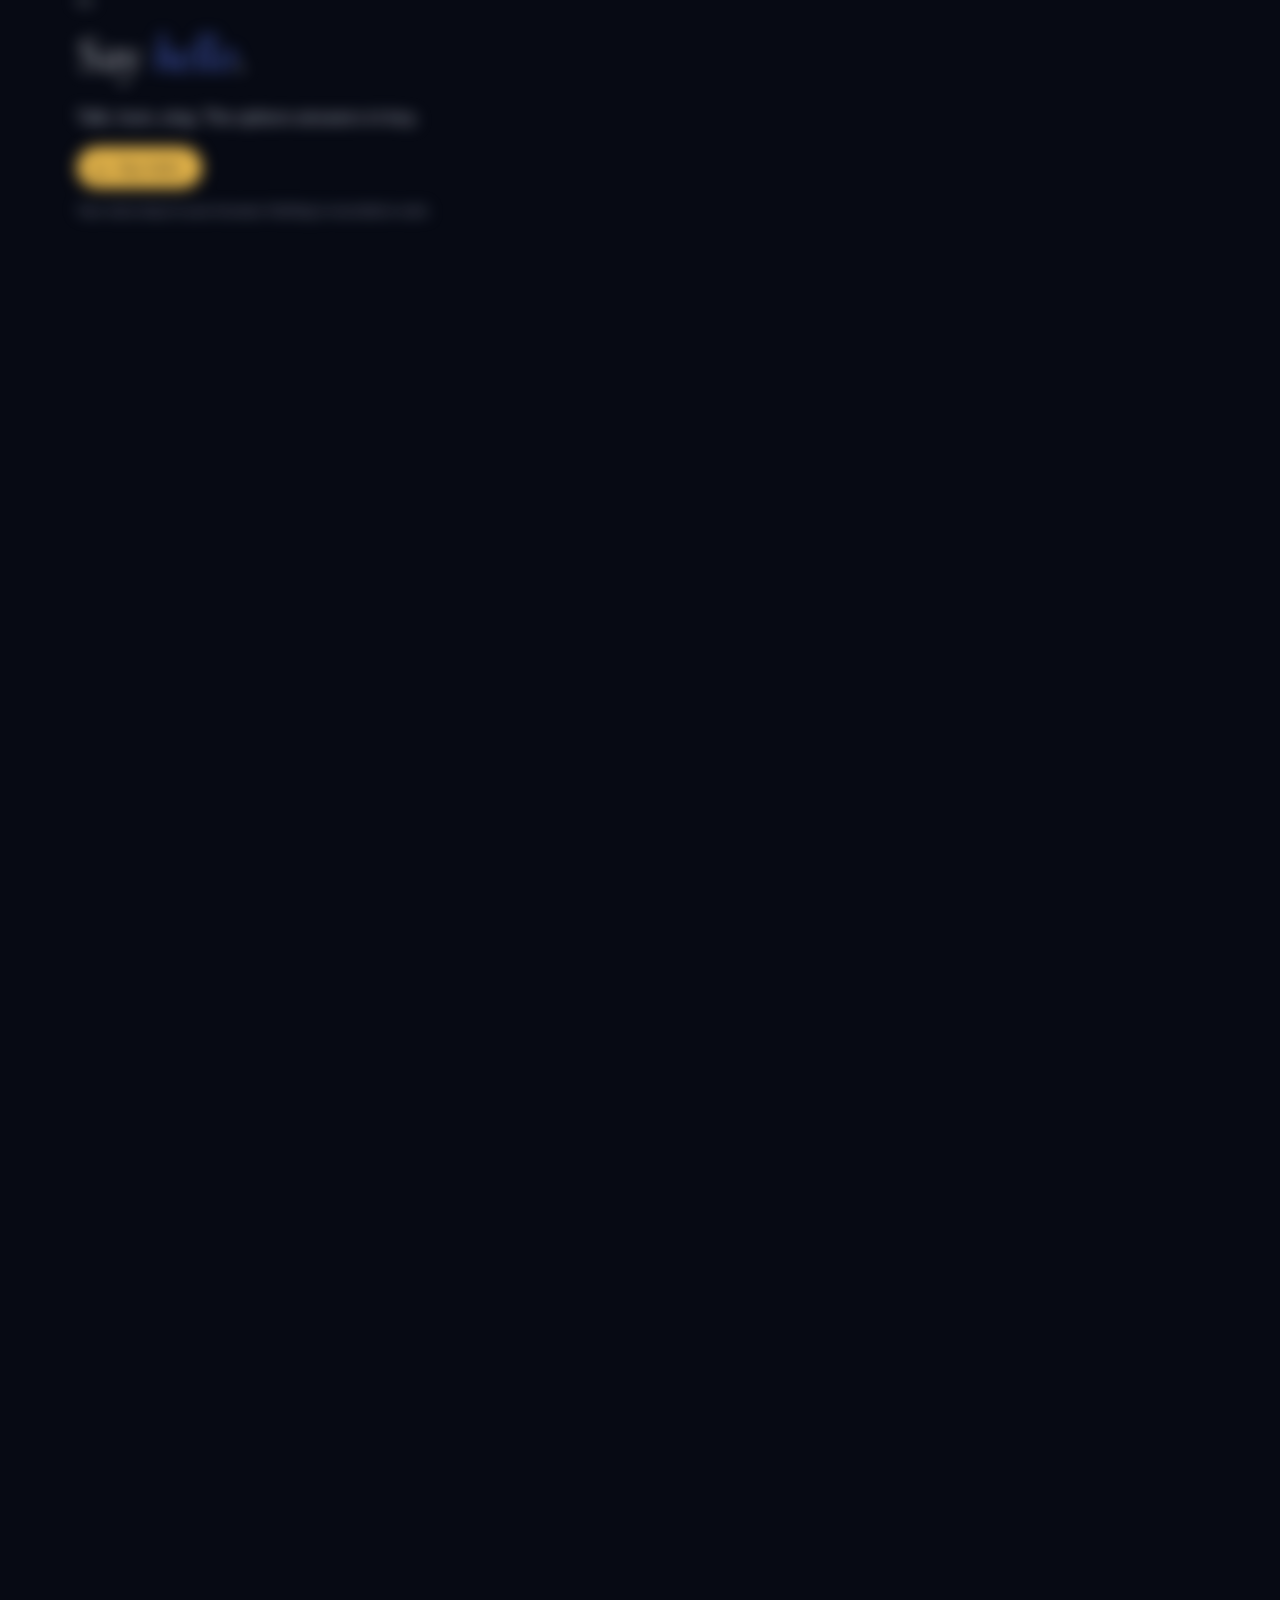
==== commit d7d275de: "AI product engineer: CV header, link previews and the roads' meeting point" ====
--- a/index.html
+++ b/index.html
@@ -4,16 +4,16 @@
 <meta charset="utf-8">
 <meta name="viewport" content="width=device-width, initial-scale=1, viewport-fit=cover">
 <title>Moein Bagheri</title>
-<meta name="description" content="Moein Bagheri, AI product builder with an ear for detail. Machine learning for speech, audio and language.">
+<meta name="description" content="Moein Bagheri, AI product engineer with an ear for detail. Machine learning for speech, audio and language.">
 <link rel="canonical" href="https://moeinbagheri.com/">
 <meta property="og:type" content="website">
 <meta property="og:title" content="Moein Bagheri">
-<meta property="og:description" content="AI product builder with an ear for detail. Machine learning for speech, audio and language.">
+<meta property="og:description" content="AI product engineer with an ear for detail. Machine learning for speech, audio and language.">
 <meta property="og:url" content="https://moeinbagheri.com/">
-<meta property="og:image" content="https://moeinbagheri.com/og.png?v=ebcd0d2d">
+<meta property="og:image" content="https://moeinbagheri.com/og.png?v=813f8436">
 <meta property="og:image:width" content="1200">
 <meta property="og:image:height" content="630">
-<meta property="og:image:alt" content="Moein Bagheri: AI product builder with an ear for detail, over a mel spectrogram.">
+<meta property="og:image:alt" content="Moein Bagheri: AI product engineer with an ear for detail, over a mel spectrogram.">
 <meta name="twitter:card" content="summary_large_image">
 <meta name="theme-color" content="#070a14">
 <link rel="icon" href="favicon.svg" type="image/svg+xml">
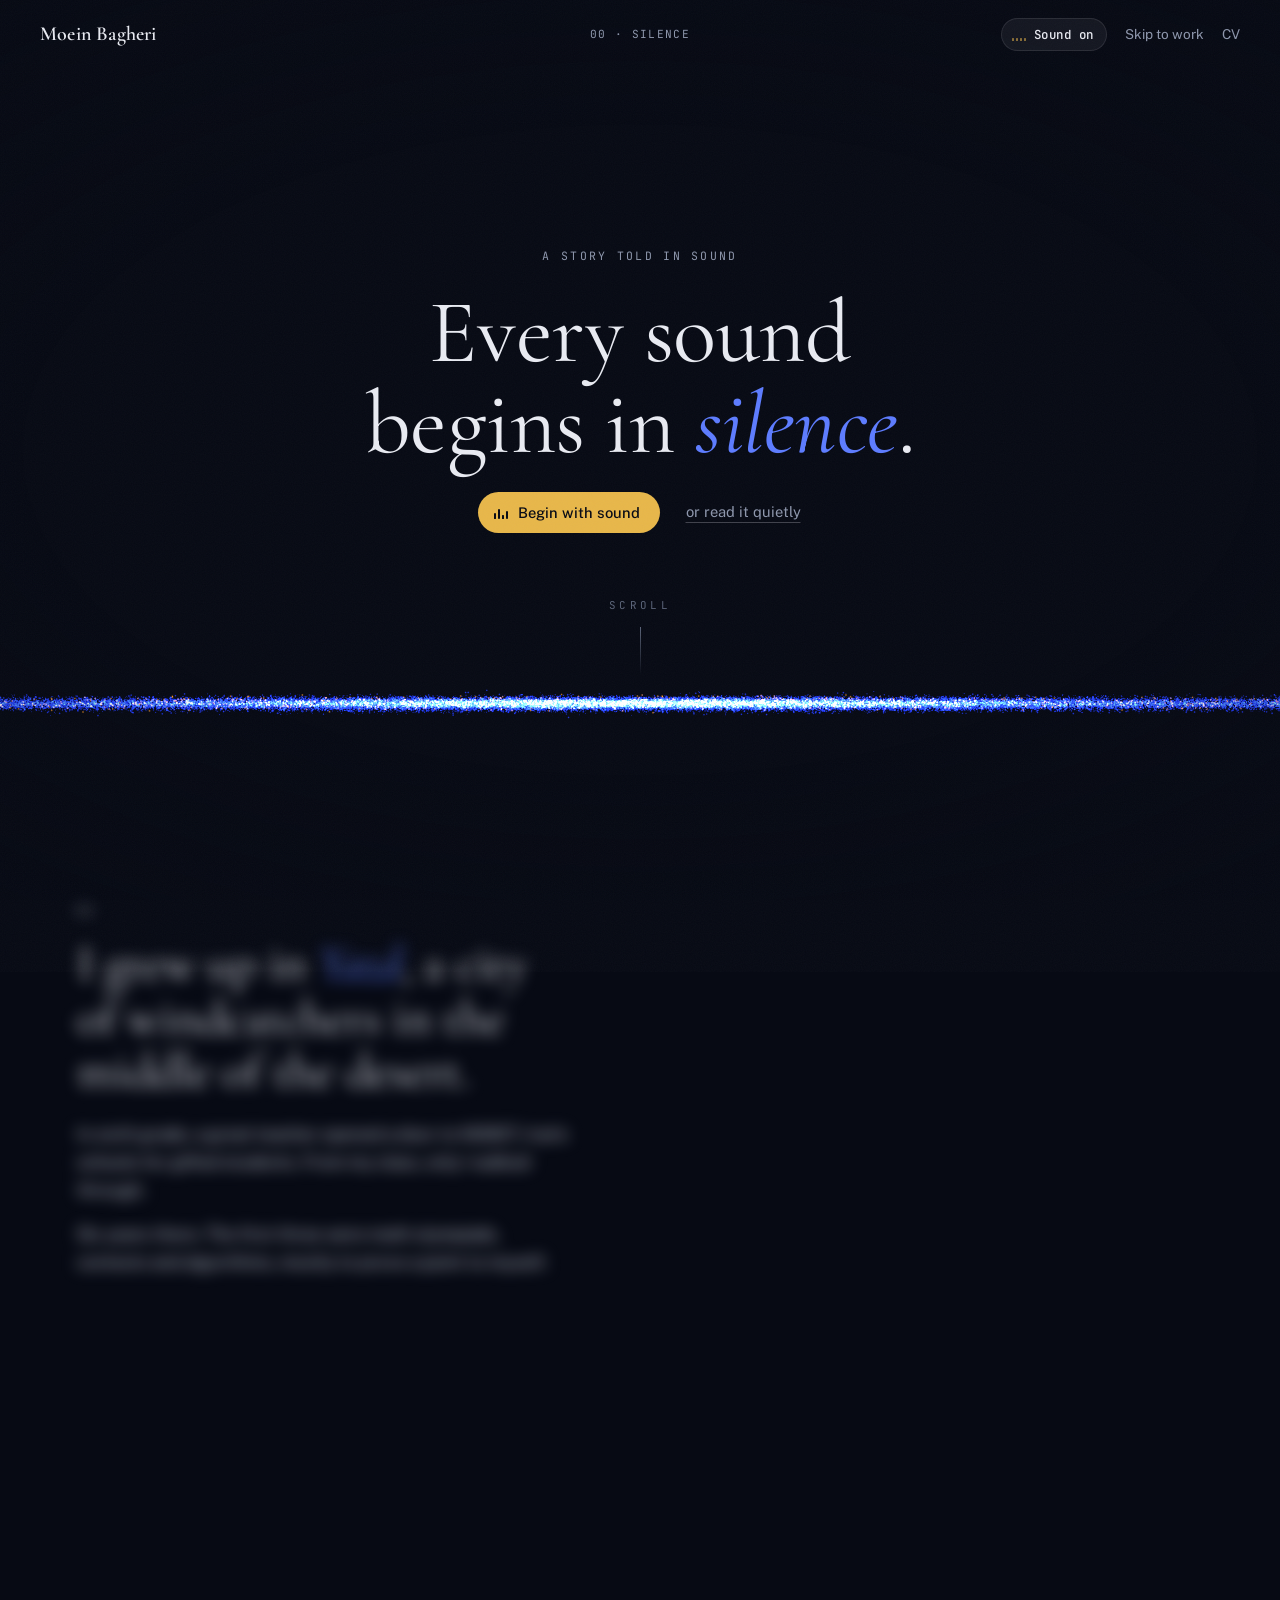
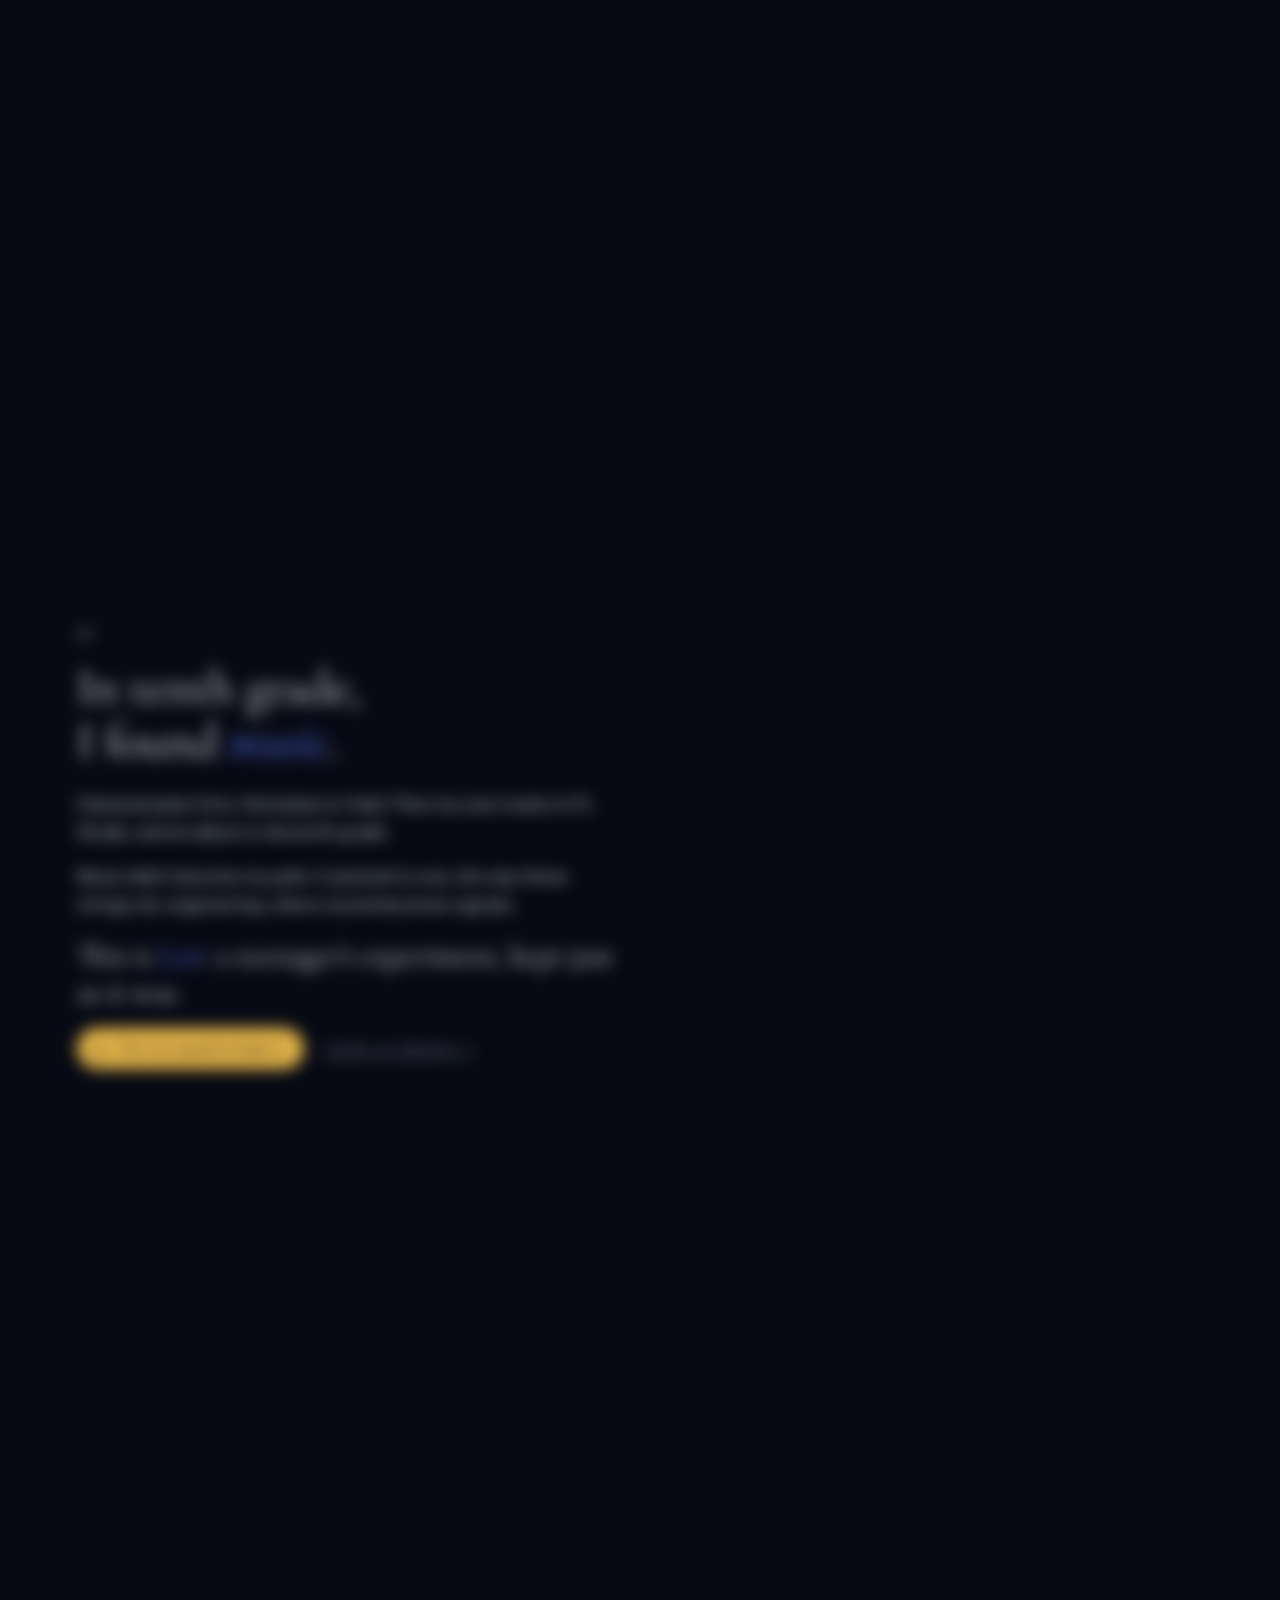
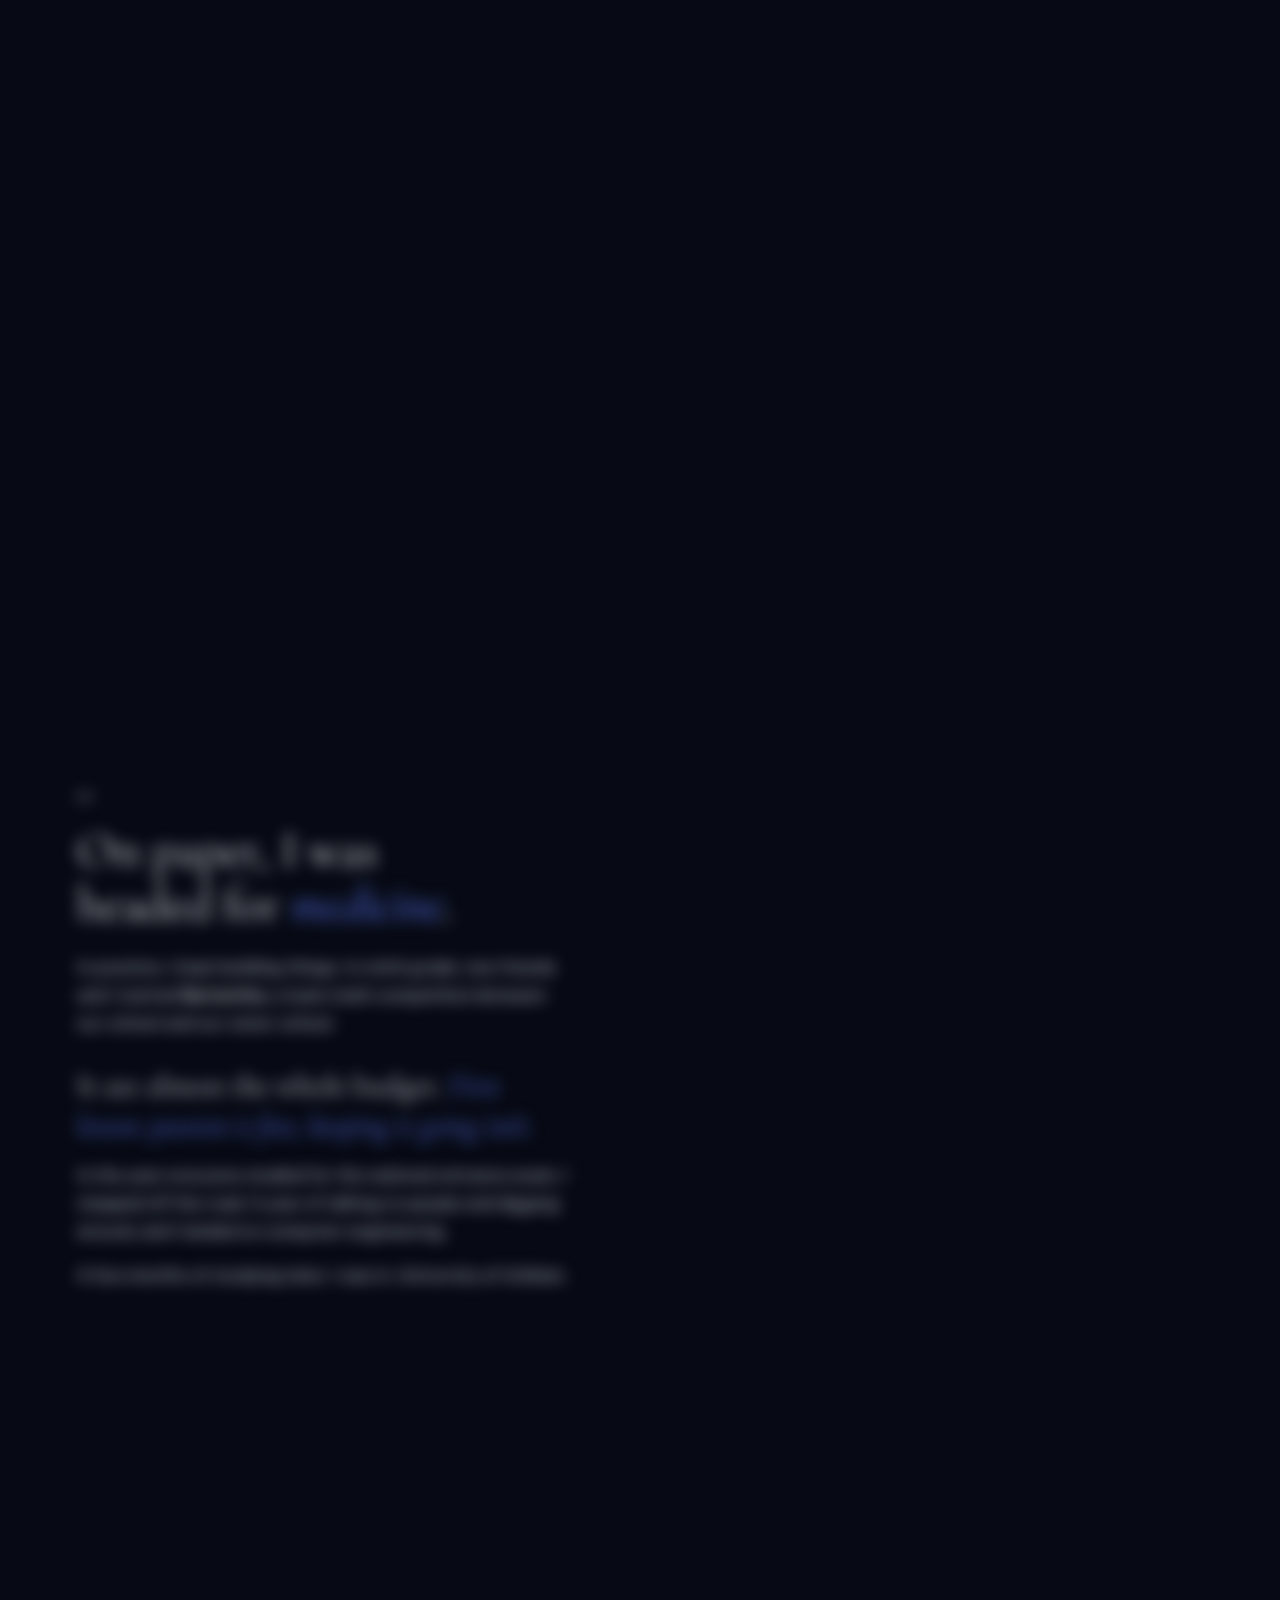
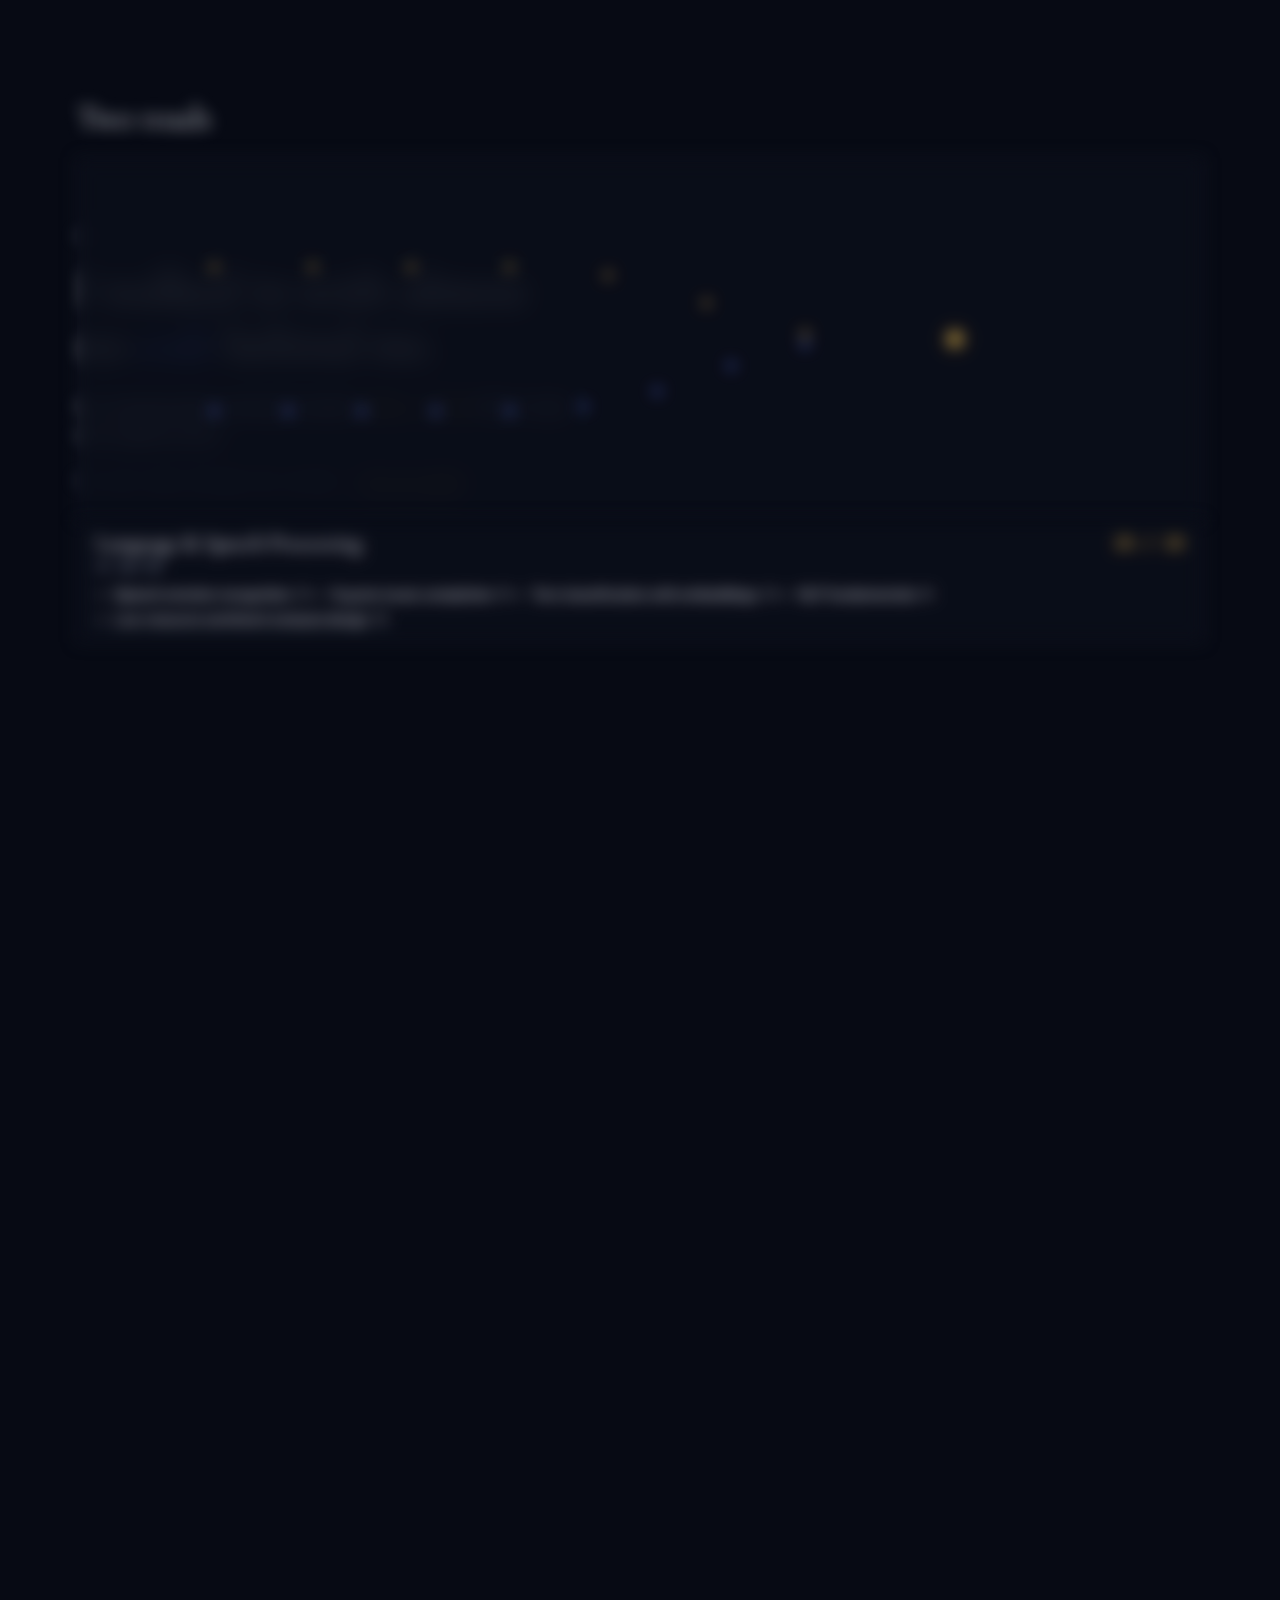
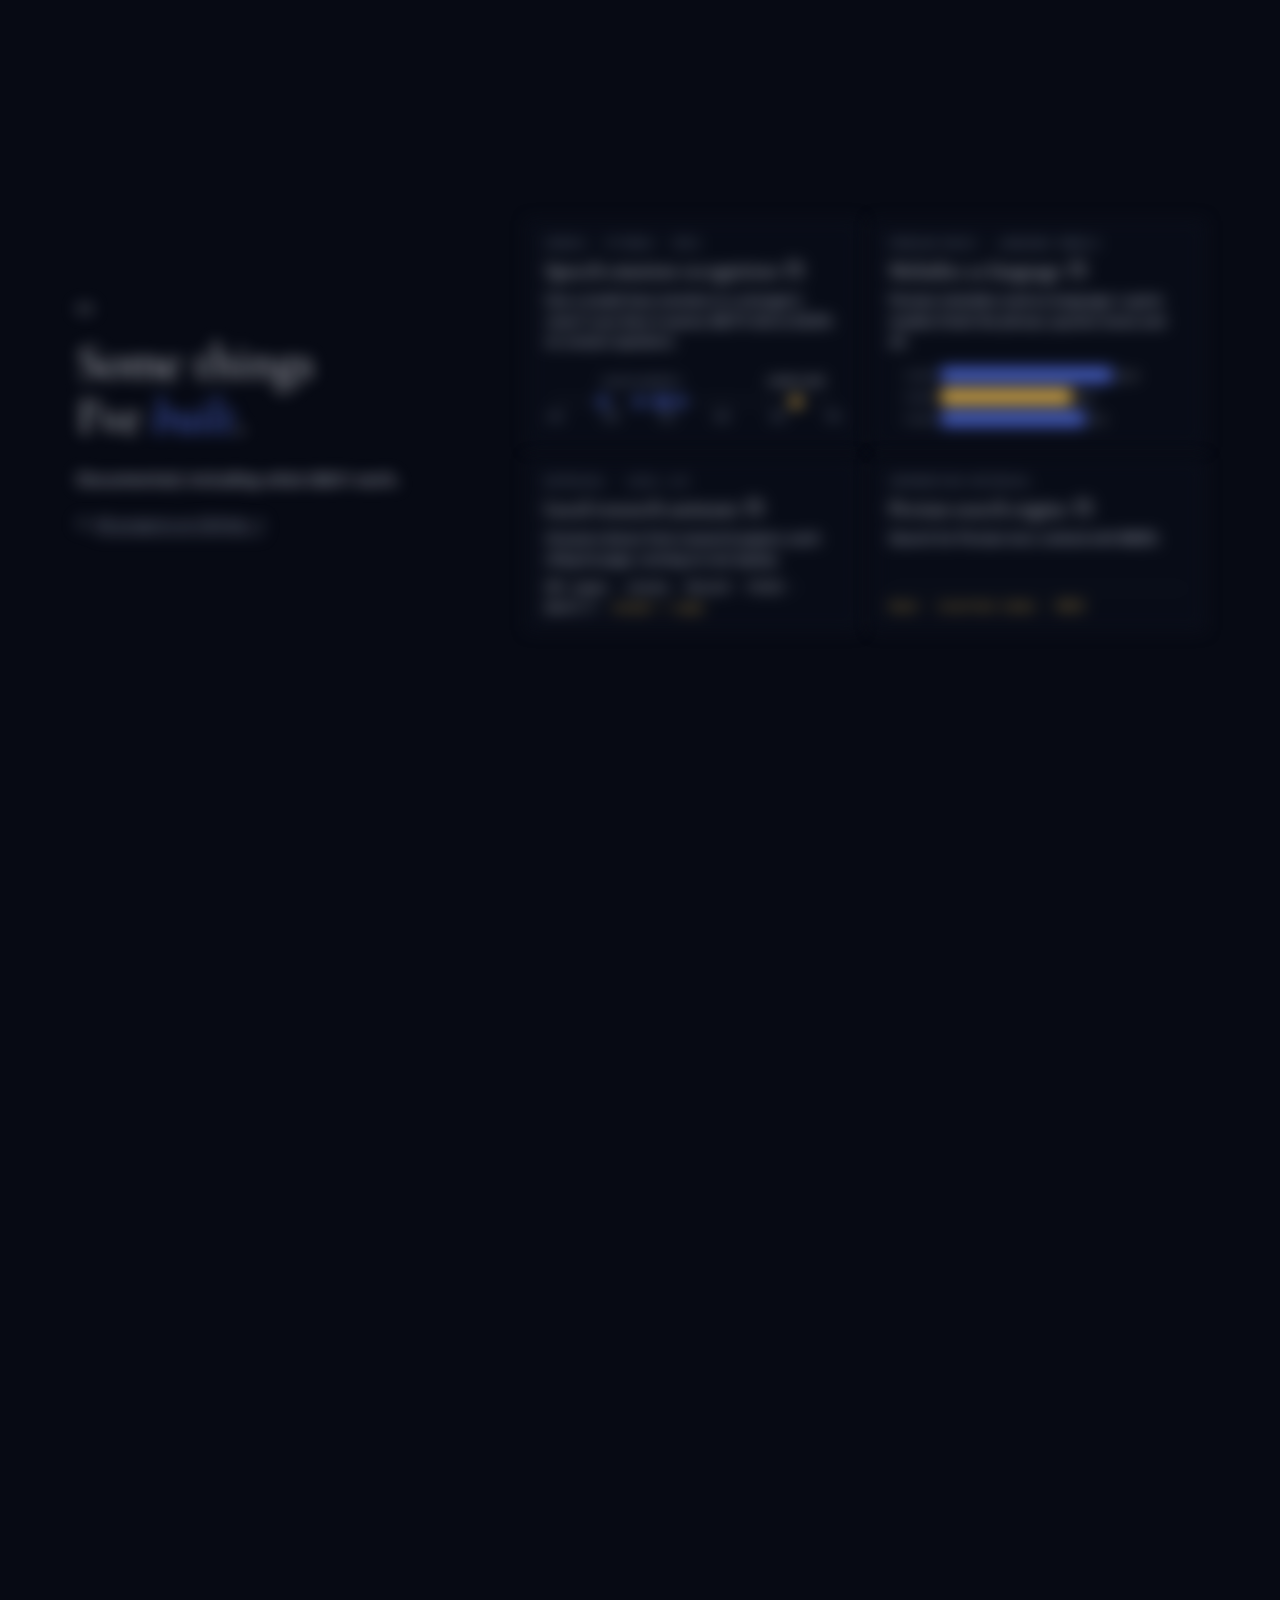
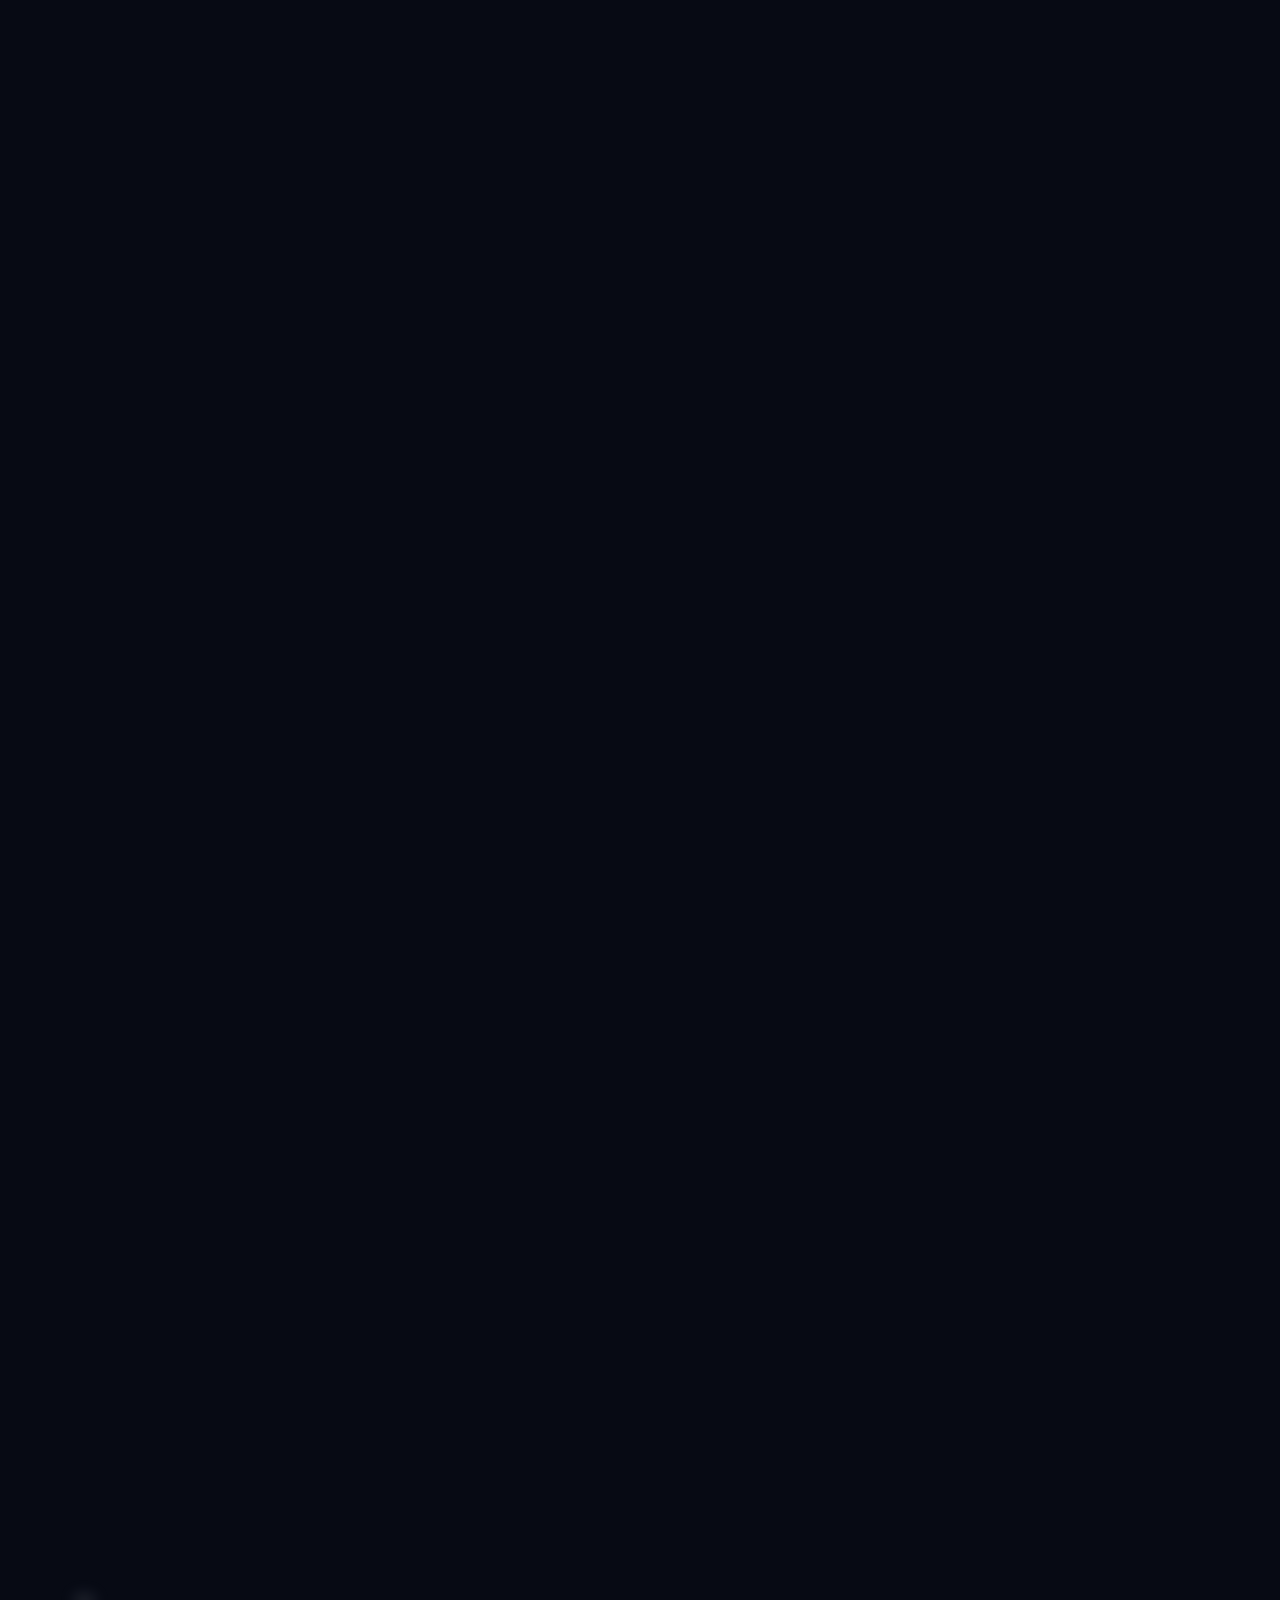
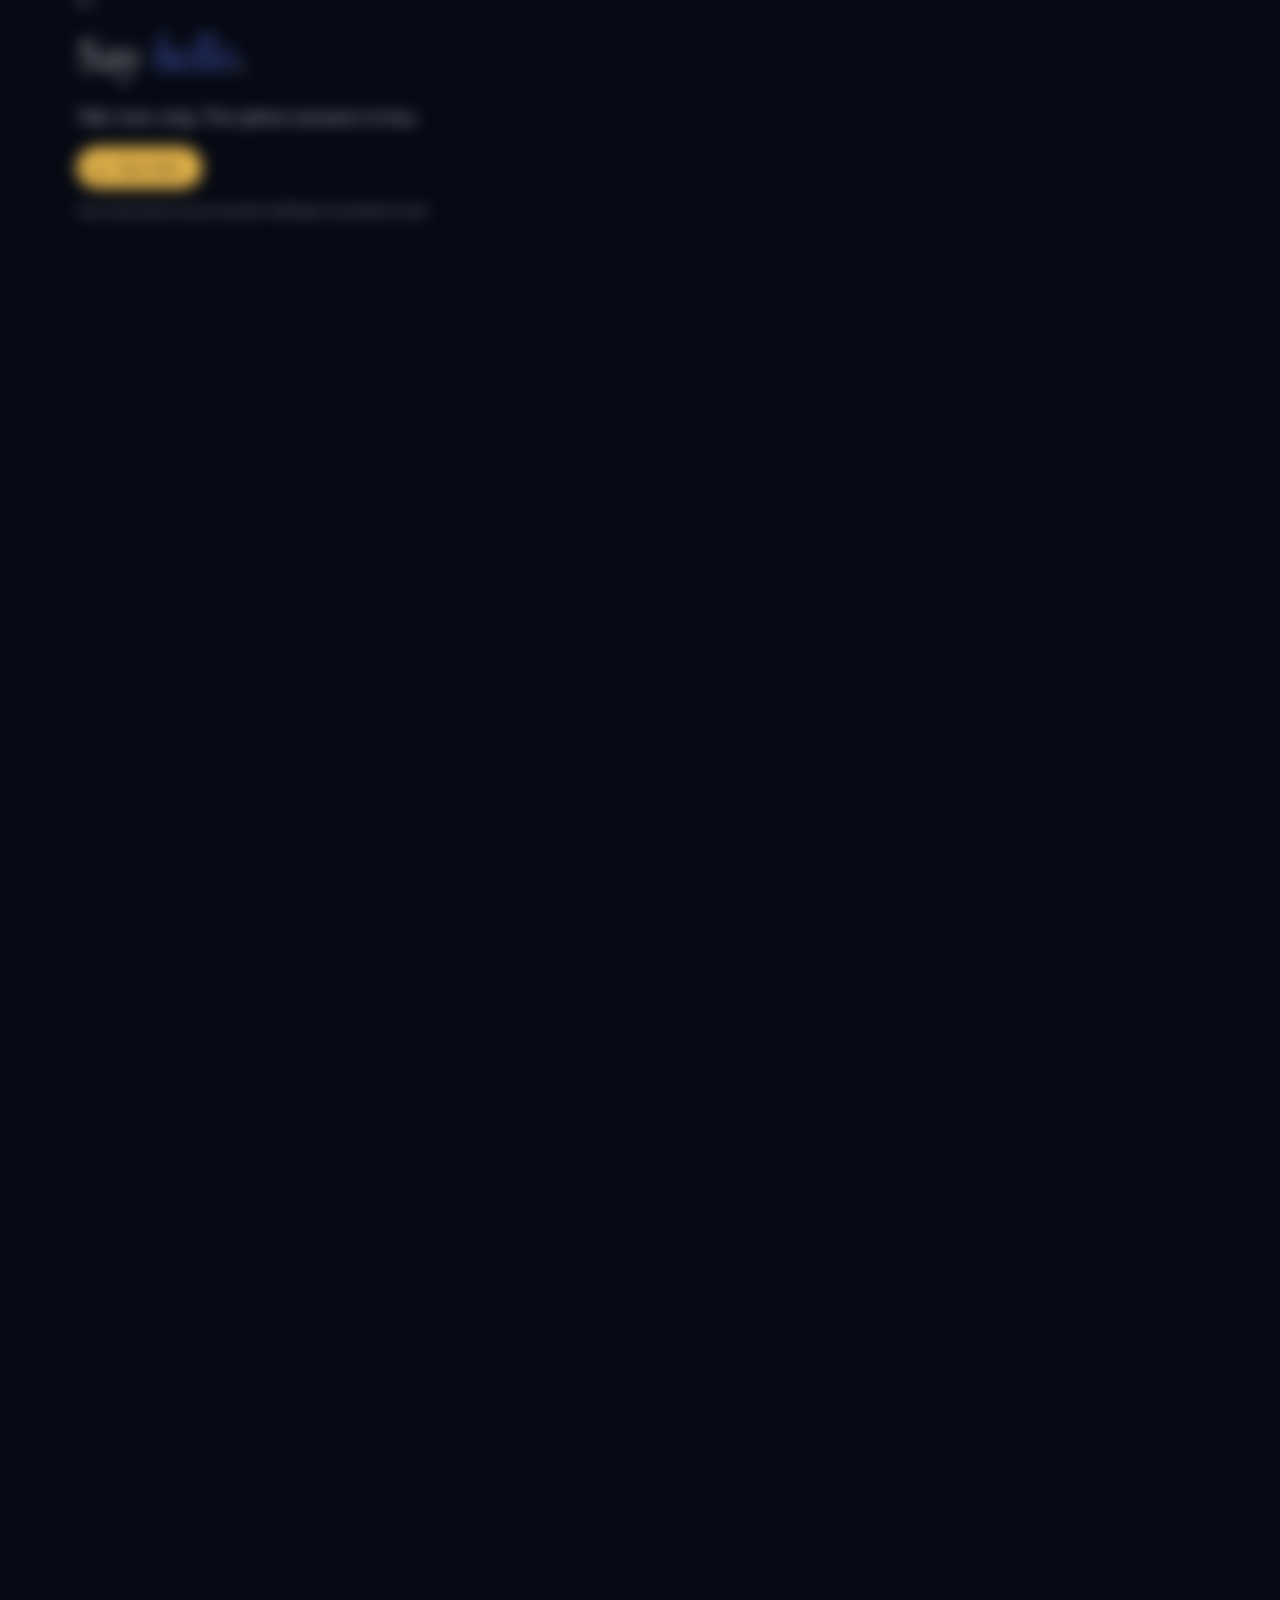
==== commit 0cc336c2: "Story: sphere reply capped near the music; smoother on phones - Chapter 6's reply sang about 12 dB a" ====
--- a/index.html
+++ b/index.html
@@ -20,7 +20,7 @@
 <link rel="preload" href="fonts/cormorant-garamond-2fed1d.woff2" as="font" type="font/woff2" crossorigin>
 <link rel="preload" href="fonts/public-sans-e769ef.woff2" as="font" type="font/woff2" crossorigin>
 <link rel="stylesheet" href="fonts/story-fonts.css?v=722a1090">
-<link rel="stylesheet" href="story.css?v=0807f51d">
+<link rel="stylesheet" href="story.css?v=6f2f9392">
 <script>
   document.documentElement.classList.add('js');
   // Failsafe: if the story script never starts, show everything as plain text
@@ -227,7 +227,7 @@
 <script src="vendor/gsap.min.js"></script>
 <script src="vendor/ScrollTrigger.min.js"></script>
 <script src="vendor/lenis.min.js"></script>
-<script src="roads.js?v=896e053c"></script>
-<script type="module" src="story.js?v=1ecc18dd"></script>
+<script src="roads.js?v=a17894d5"></script>
+<script type="module" src="story.js?v=835b2923"></script>
 </body>
 </html>
--- a/story.css
+++ b/story.css
@@ -15,7 +15,8 @@
 }
 
 * { box-sizing: border-box; }
-html { background: var(--bg); -webkit-text-size-adjust: 100%; }
+/* (taps answer at once: no wait to see whether a second tap follows for a zoom; pinch zoom still works) */
+html { background: var(--bg); -webkit-text-size-adjust: 100%; touch-action: manipulation; }
 html.lenis, html.lenis body { height: auto; }
 .lenis.lenis-smooth { scroll-behavior: auto !important; }
 body {
@@ -31,7 +32,8 @@
 :focus-visible { outline: 2px solid var(--gold); outline-offset: 3px; border-radius: 2px; }
 
 /* Layers behind the story */
-#gl { position: fixed; inset: 0; width: 100%; height: 100%; display: block; z-index: 0; }
+/* as tall as the screen gets, so it keeps its size when a phone's toolbar slides away (the script frames the scene) */
+#gl { position: fixed; top: 0; left: 0; width: 100%; height: 100vh; height: 100lvh; display: block; z-index: 0; }
 .vignette {
   position: fixed; inset: 0; z-index: 1; pointer-events: none; opacity: calc(1 - var(--focus, 0) * .65);
   background: radial-gradient(120% 90% at 50% 50%, transparent 40%, rgba(7, 10, 20, .75) 100%);
@@ -71,14 +73,15 @@
 }
 .sound:hover { border-color: rgba(233, 235, 242, .3); }
 .bars { display: inline-flex; align-items: flex-end; gap: 2px; height: 12px; }
-.bars i { width: 2px; height: 3px; background: var(--muted); border-radius: 1px; }
+/* the bars move by scaling (drawn by the GPU), not by height, which would lay the page out again every frame */
+.bars i { width: 2px; height: 12px; background: var(--muted); border-radius: 1px; transform: scaleY(.25); transform-origin: 50% 100%; }
 .sound[aria-pressed="true"] .bars i { background: var(--gold); animation: eq 1s ease-in-out infinite; }
 /* sound is on but waiting for the visitor's first click or tap: gold, but still */
 .sound.pending .bars i { animation: none !important; opacity: .55; }
 .sound[aria-pressed="true"] .bars i:nth-child(2) { animation-delay: -.3s; }
 .sound[aria-pressed="true"] .bars i:nth-child(3) { animation-delay: -.6s; }
 .sound[aria-pressed="true"] .bars i:nth-child(4) { animation-delay: -.15s; }
-@keyframes eq { 0%, 100% { height: 3px; } 50% { height: 12px; } }
+@keyframes eq { 0%, 100% { transform: scaleY(.25); } 50% { transform: scaleY(1); } }
 
 /* Chapters: each is a tall track with a pinned stage. In motion mode they overlap by one viewport,
    so the next stage is already pinned when the previous one lets go. */
@@ -177,8 +180,8 @@
   font: 500 .92rem var(--body); color: var(--bg); background: var(--gold); border: 0; border-radius: 999px; padding: 12px 20px 12px 16px;
 }
 .hear:hover { filter: brightness(1.08); }
-.hear .bars i { background: currentColor; height: 6px; }
-.hear .bars i:nth-child(2) { height: 10px; } .hear .bars i:nth-child(3) { height: 4px; } .hear .bars i:nth-child(4) { height: 8px; }
+.hear .bars i { background: currentColor; transform: scaleY(.5); }
+.hear .bars i:nth-child(2) { transform: scaleY(.833); } .hear .bars i:nth-child(3) { transform: scaleY(.333); } .hear .bars i:nth-child(4) { transform: scaleY(.667); }
 /* only the invitations to turn sound on step aside once it is on (not the other buttons in this style) */
 .sound-on .turn-on { display: none; }
 .text .now, .text .hint { display: none; margin: 0; }
@@ -378,12 +381,17 @@
 }
 @media (max-width: 820px), (pointer: coarse) {
   .grain { display: none; }
+  /* no frosted glass on phones: under panels this dark the blur hardly shows, and blurring the moving field behind
+     them again every frame is heavy work for a phone. A touch more opacity keeps the same depth. */
+  .roads-scroll, .detail, .card { -webkit-backdrop-filter: none; backdrop-filter: none; }
+  .roads-scroll, .detail { background: rgba(10, 14, 26, .88); }
+  .card { background: rgba(10, 14, 26, .85); }
 }
 
 /* Static, readable version: reduced motion, or a viewport too short for pinned stages */
 @media (prefers-reduced-motion: reduce), (max-height: 560px) {
   .grain { animation: none; }
-  .sound[aria-pressed="true"] .bars i { animation: none; height: 8px; }
+  .sound[aria-pressed="true"] .bars i { animation: none; transform: scaleY(.667); }
   .now .bars i { animation: none !important; }
   .ch { height: auto; }
   .stage { position: relative; height: auto; min-height: 100svh; overflow: visible; }
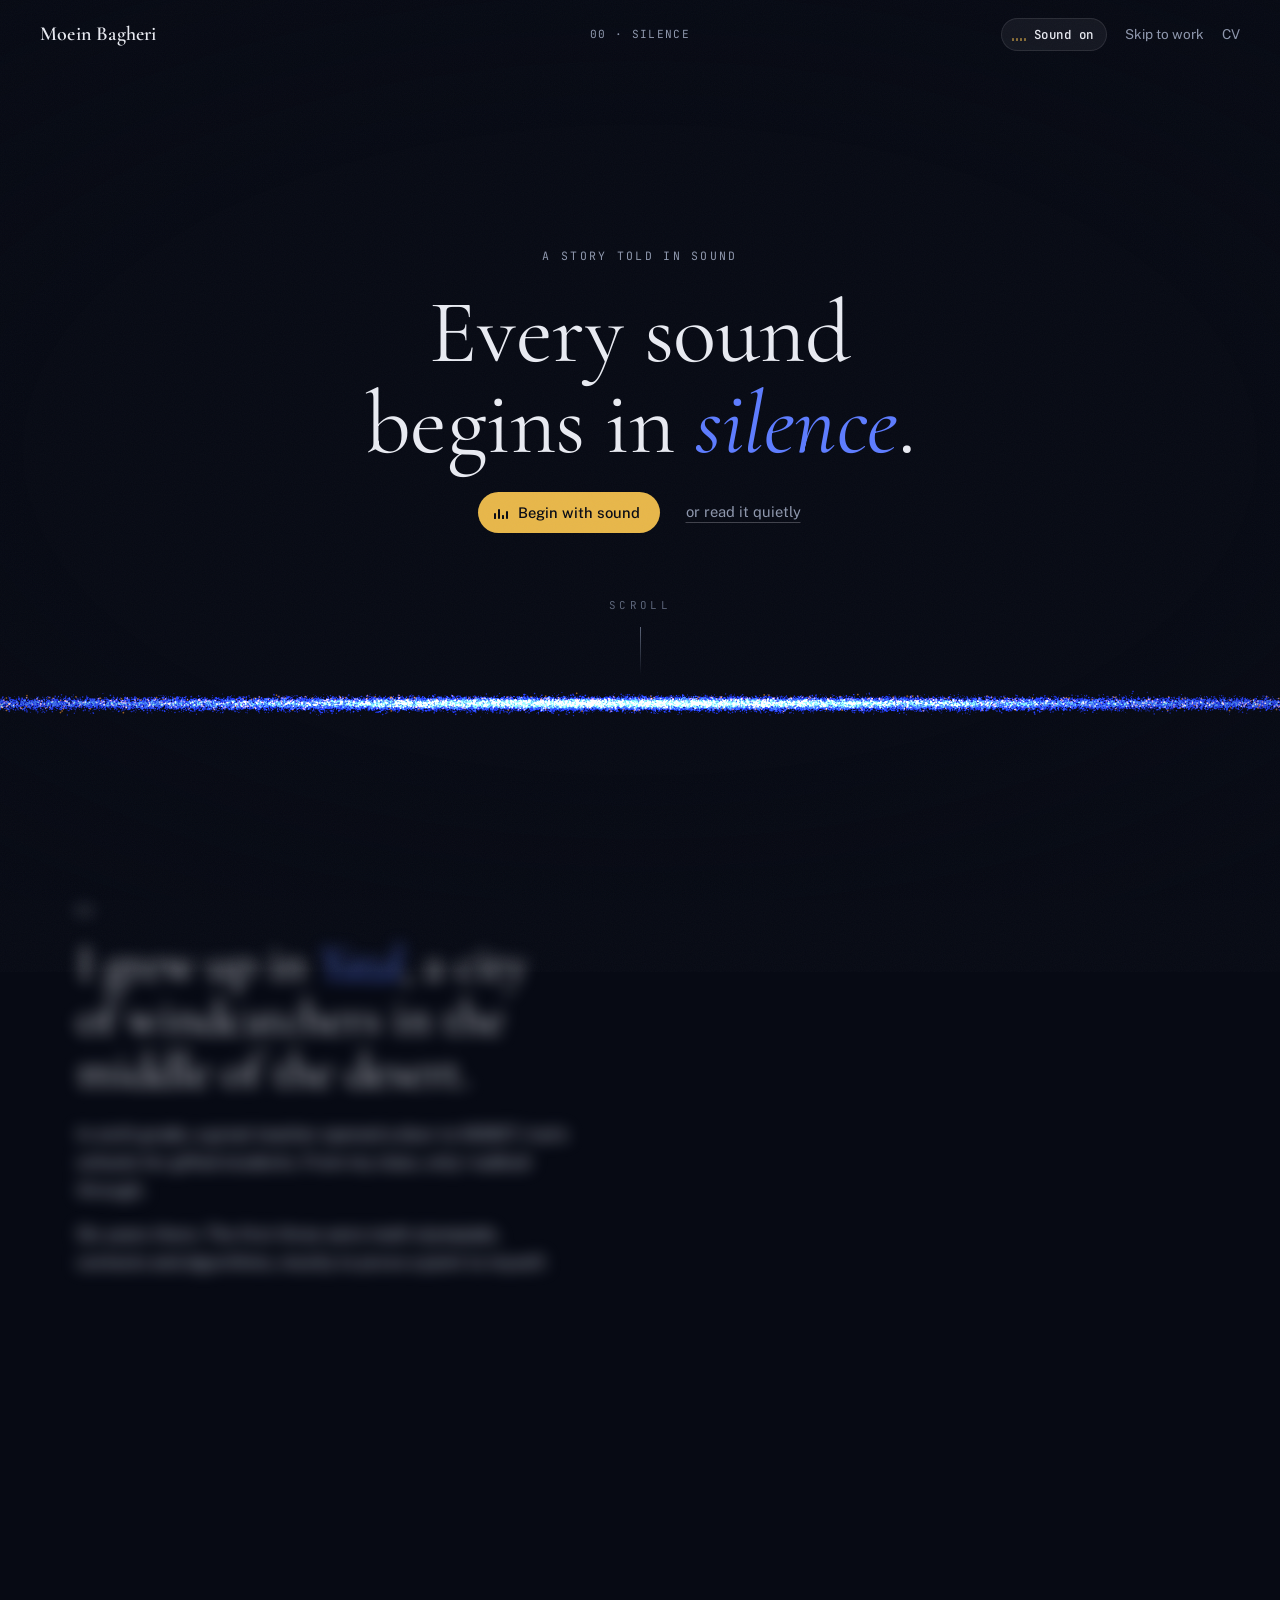
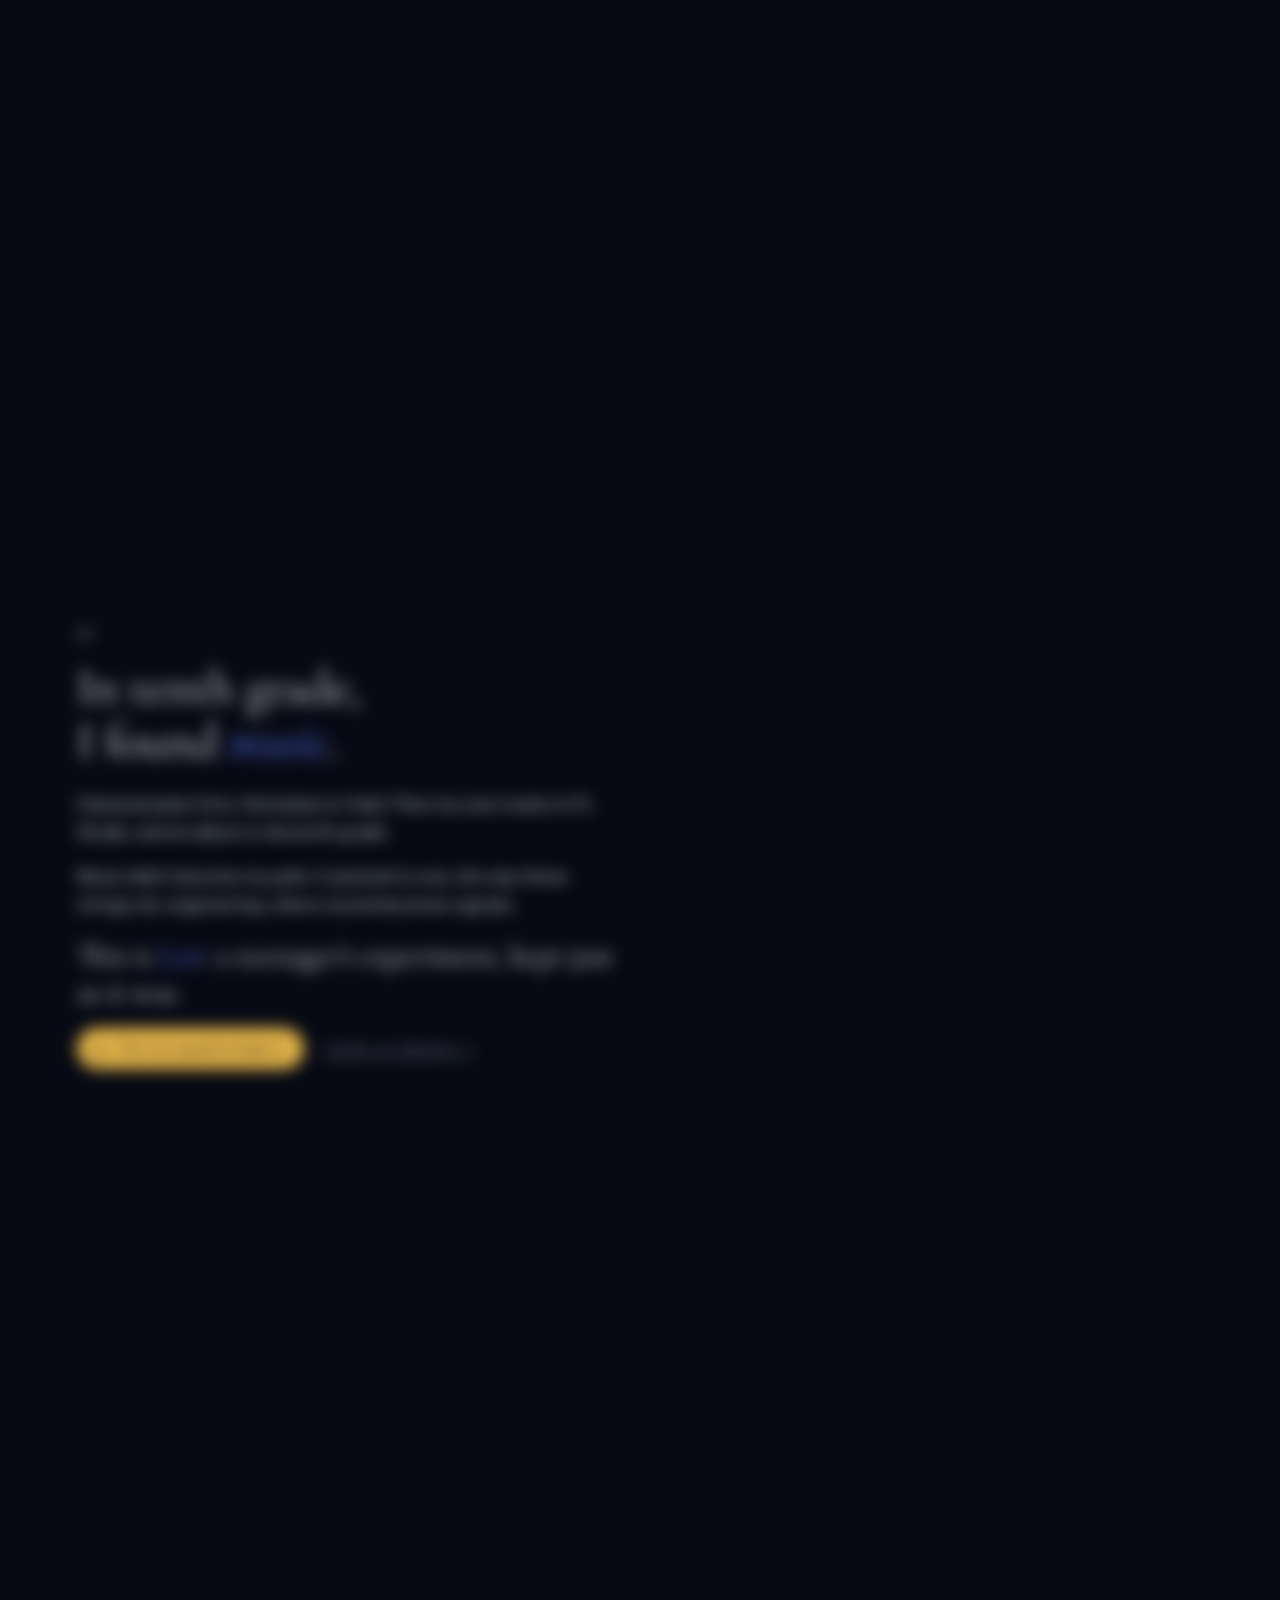
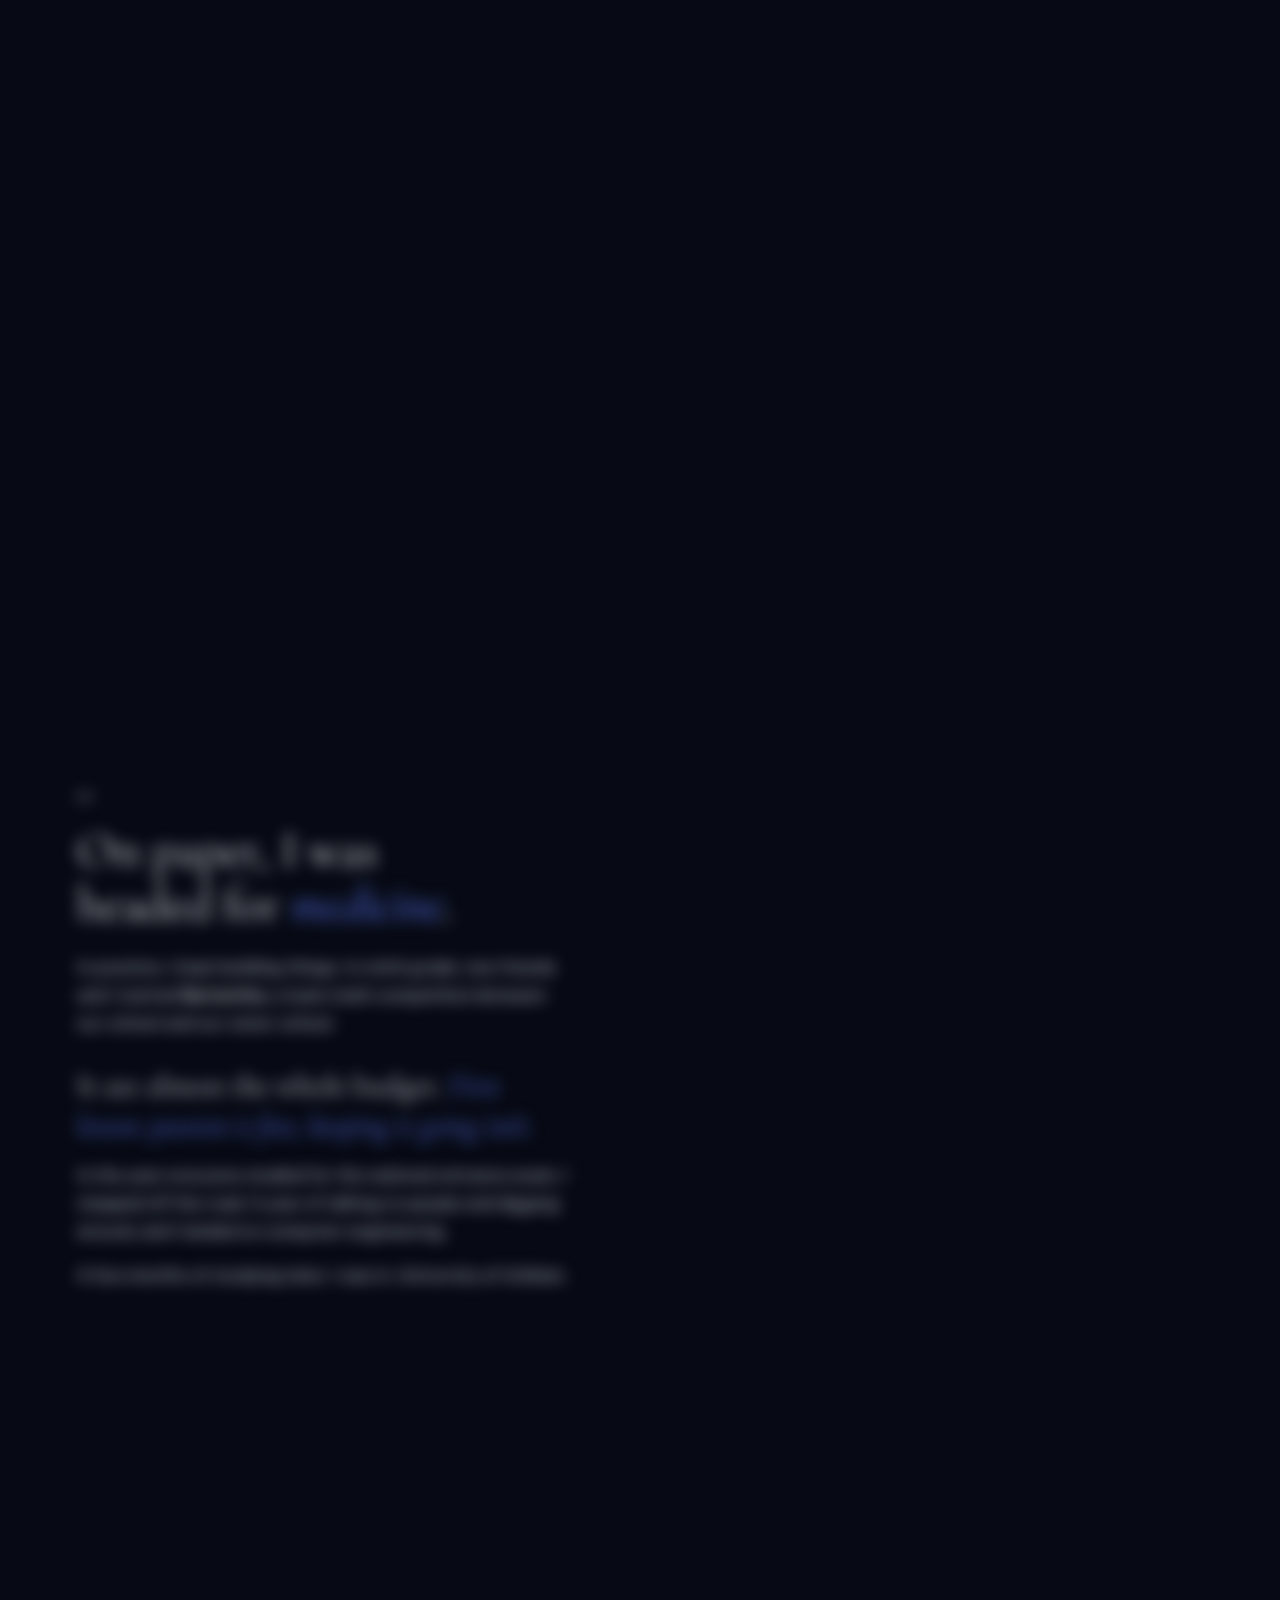
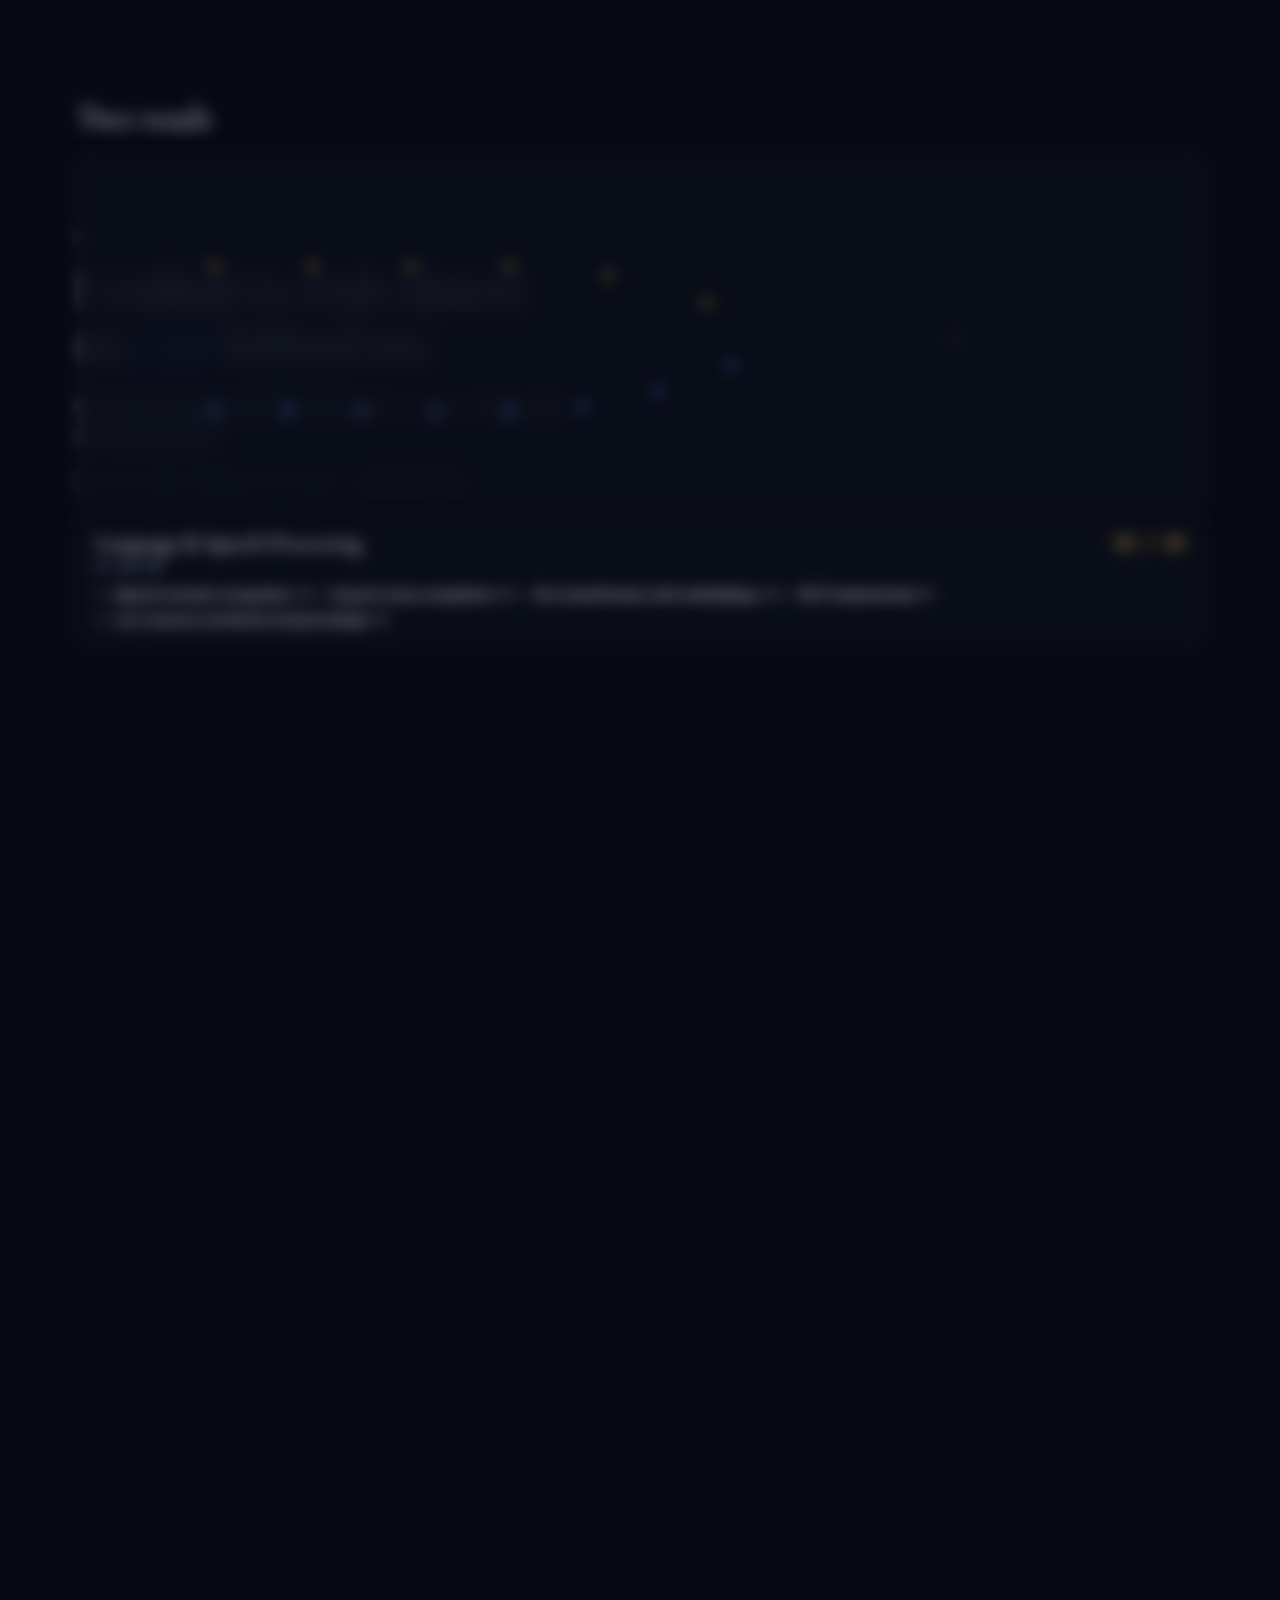
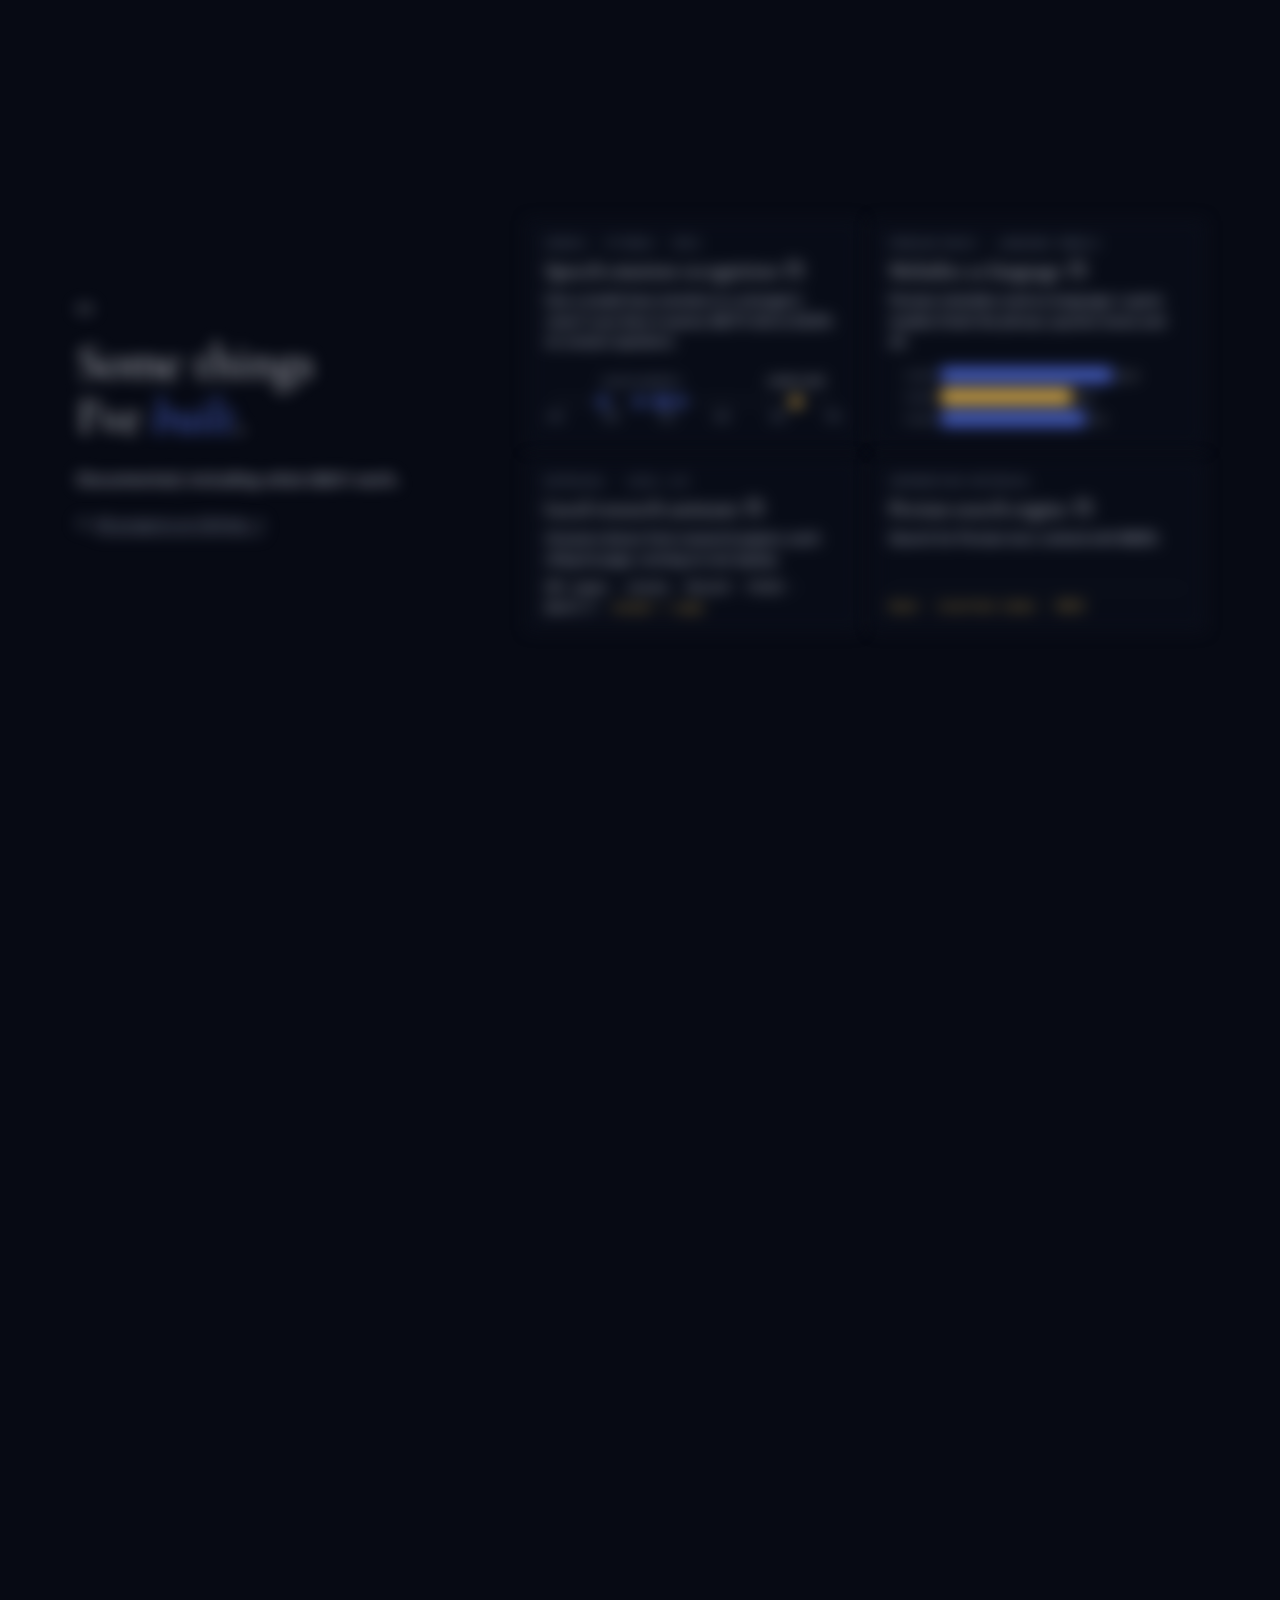
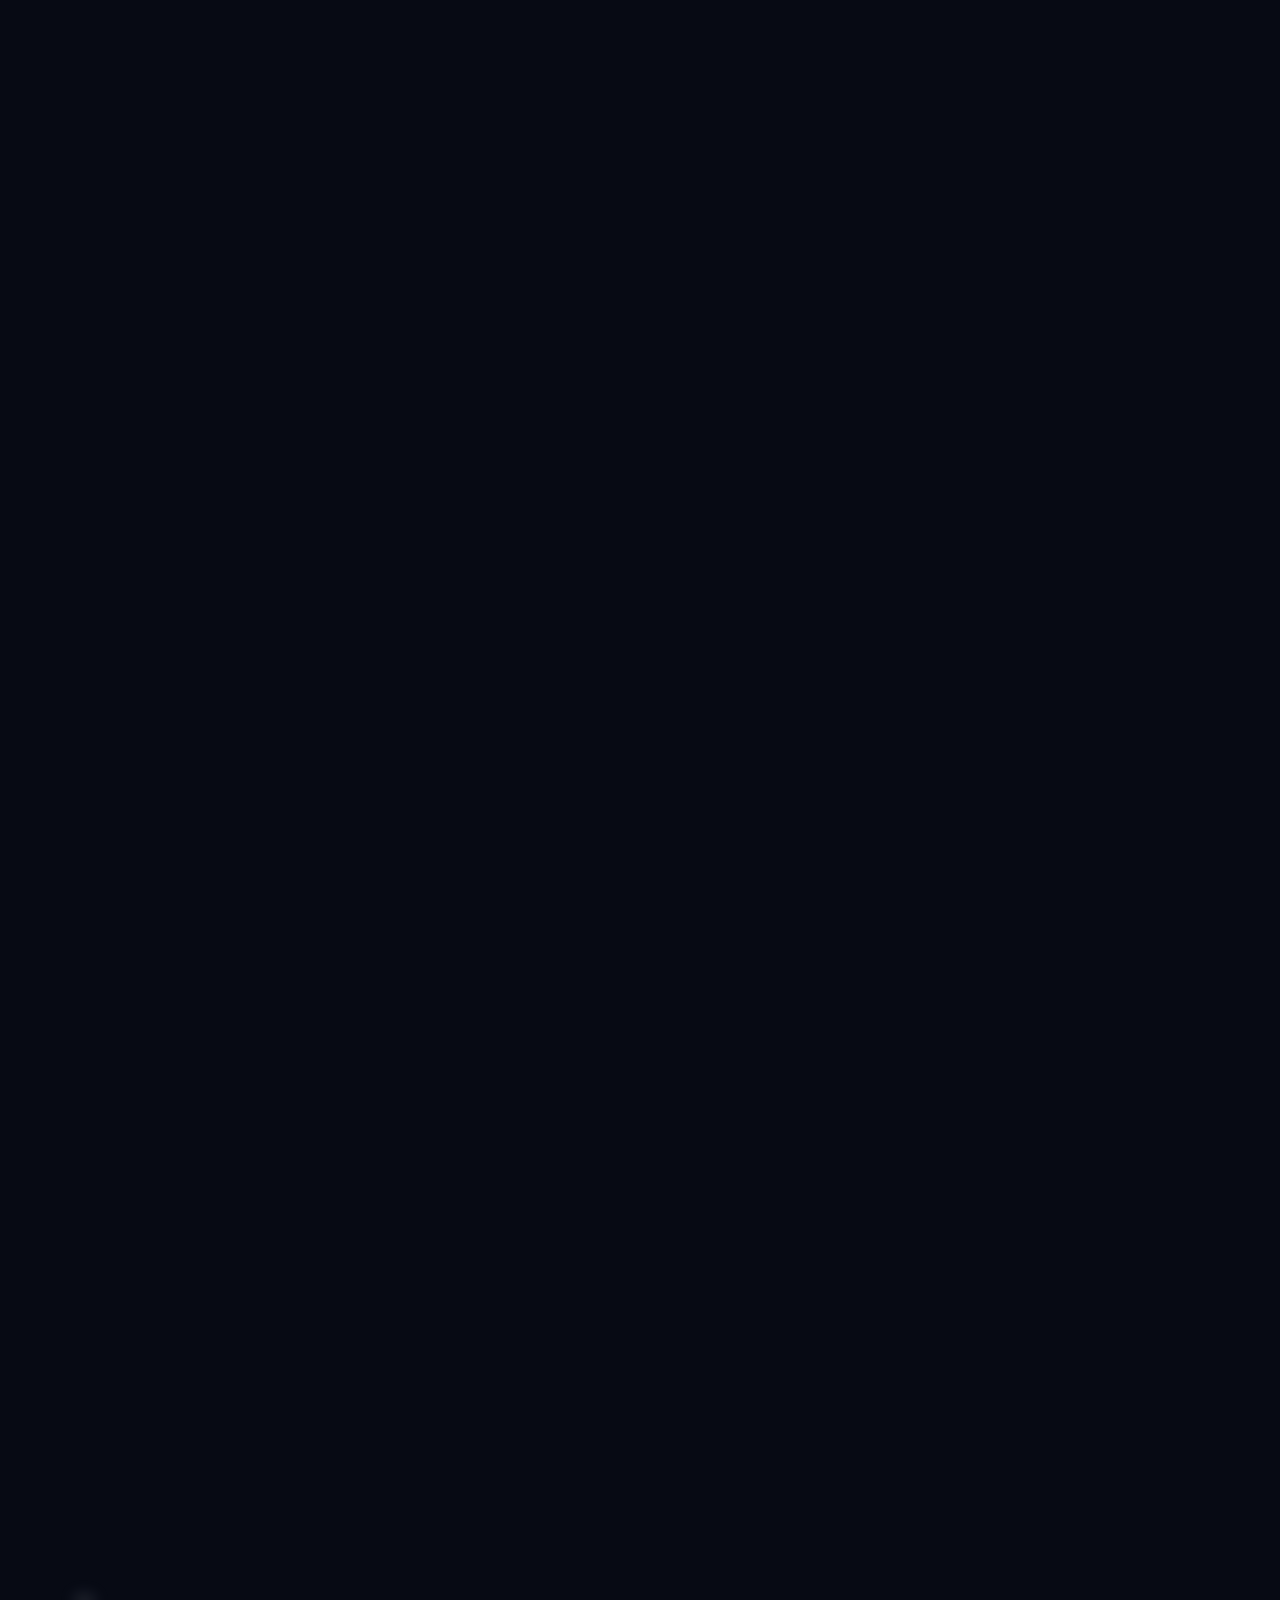
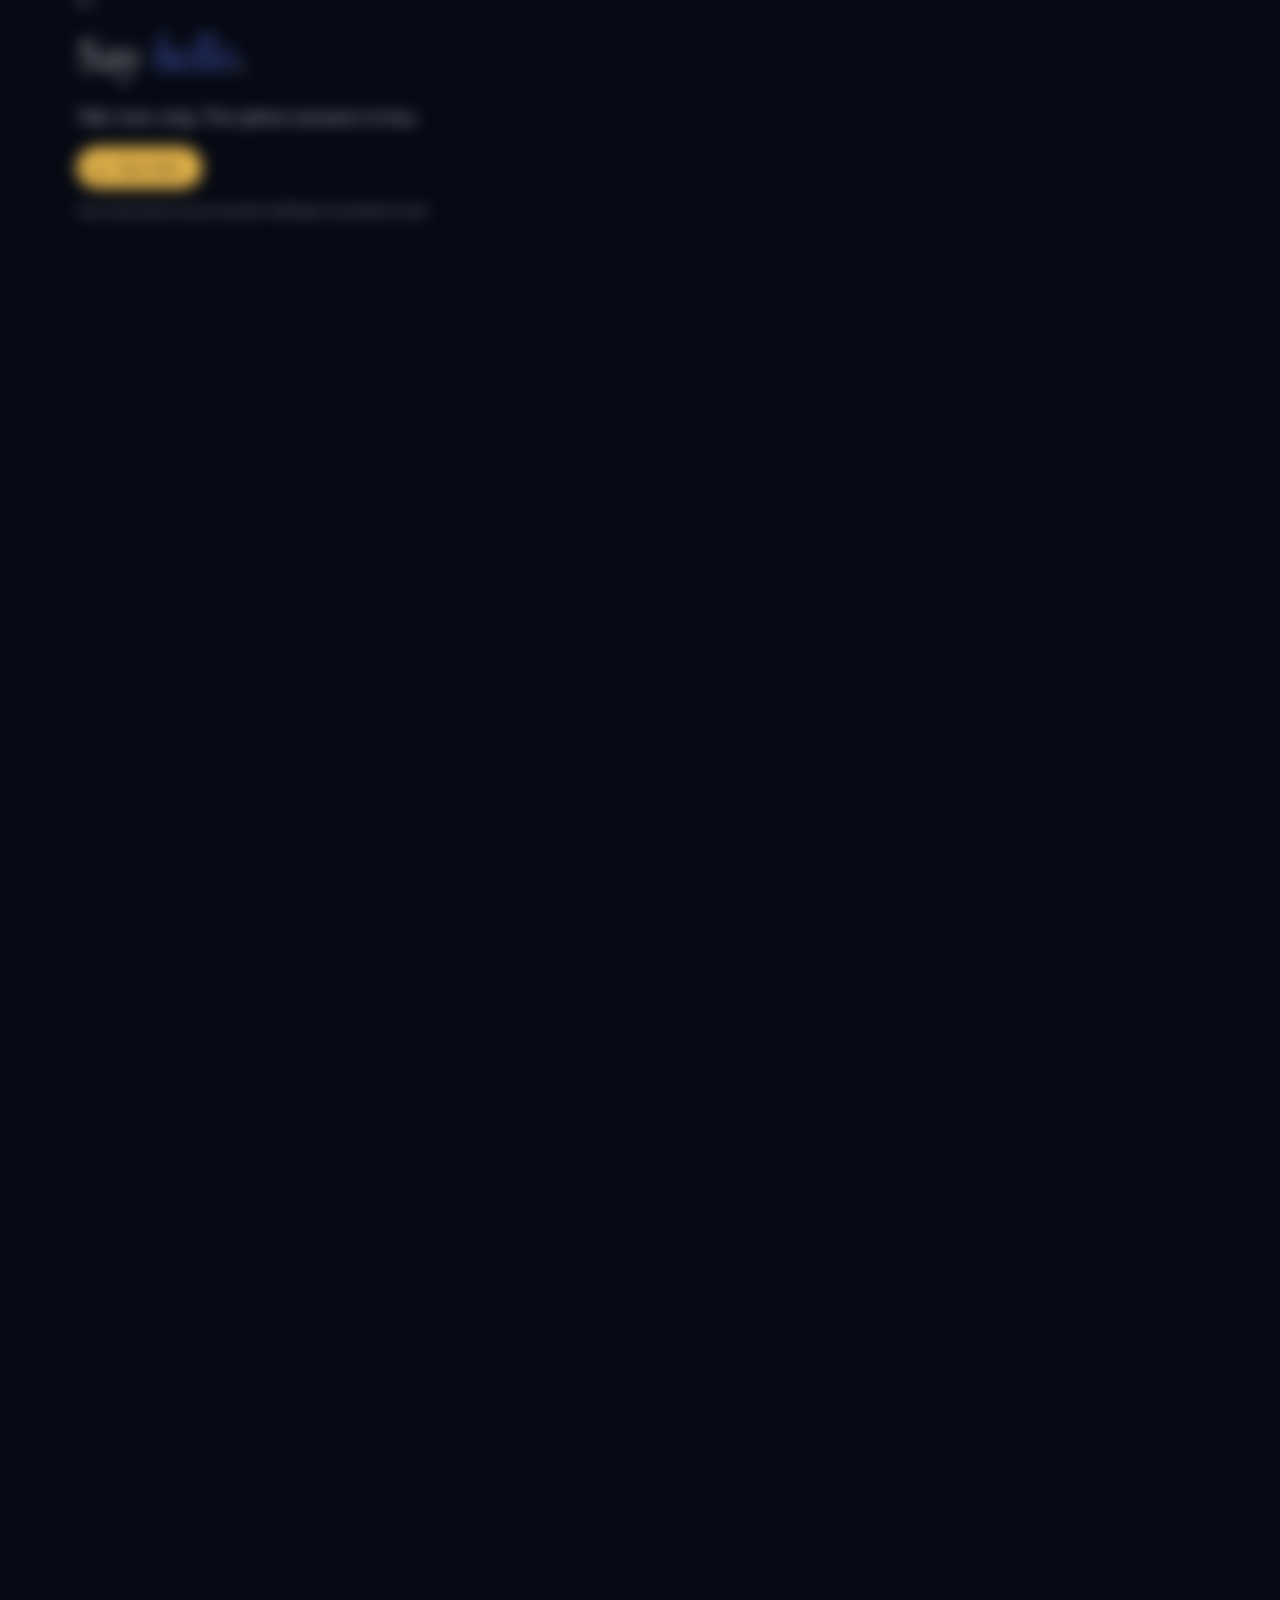
==== commit 0c604a49: "Story: sphere reply a little louder; sharpness drops only on lasting slowness The reply now sits abo" ====
--- a/index.html
+++ b/index.html
@@ -228,6 +228,6 @@
 <script src="vendor/ScrollTrigger.min.js"></script>
 <script src="vendor/lenis.min.js"></script>
 <script src="roads.js?v=a17894d5"></script>
-<script type="module" src="story.js?v=835b2923"></script>
+<script type="module" src="story.js?v=ba59a84e"></script>
 </body>
 </html>
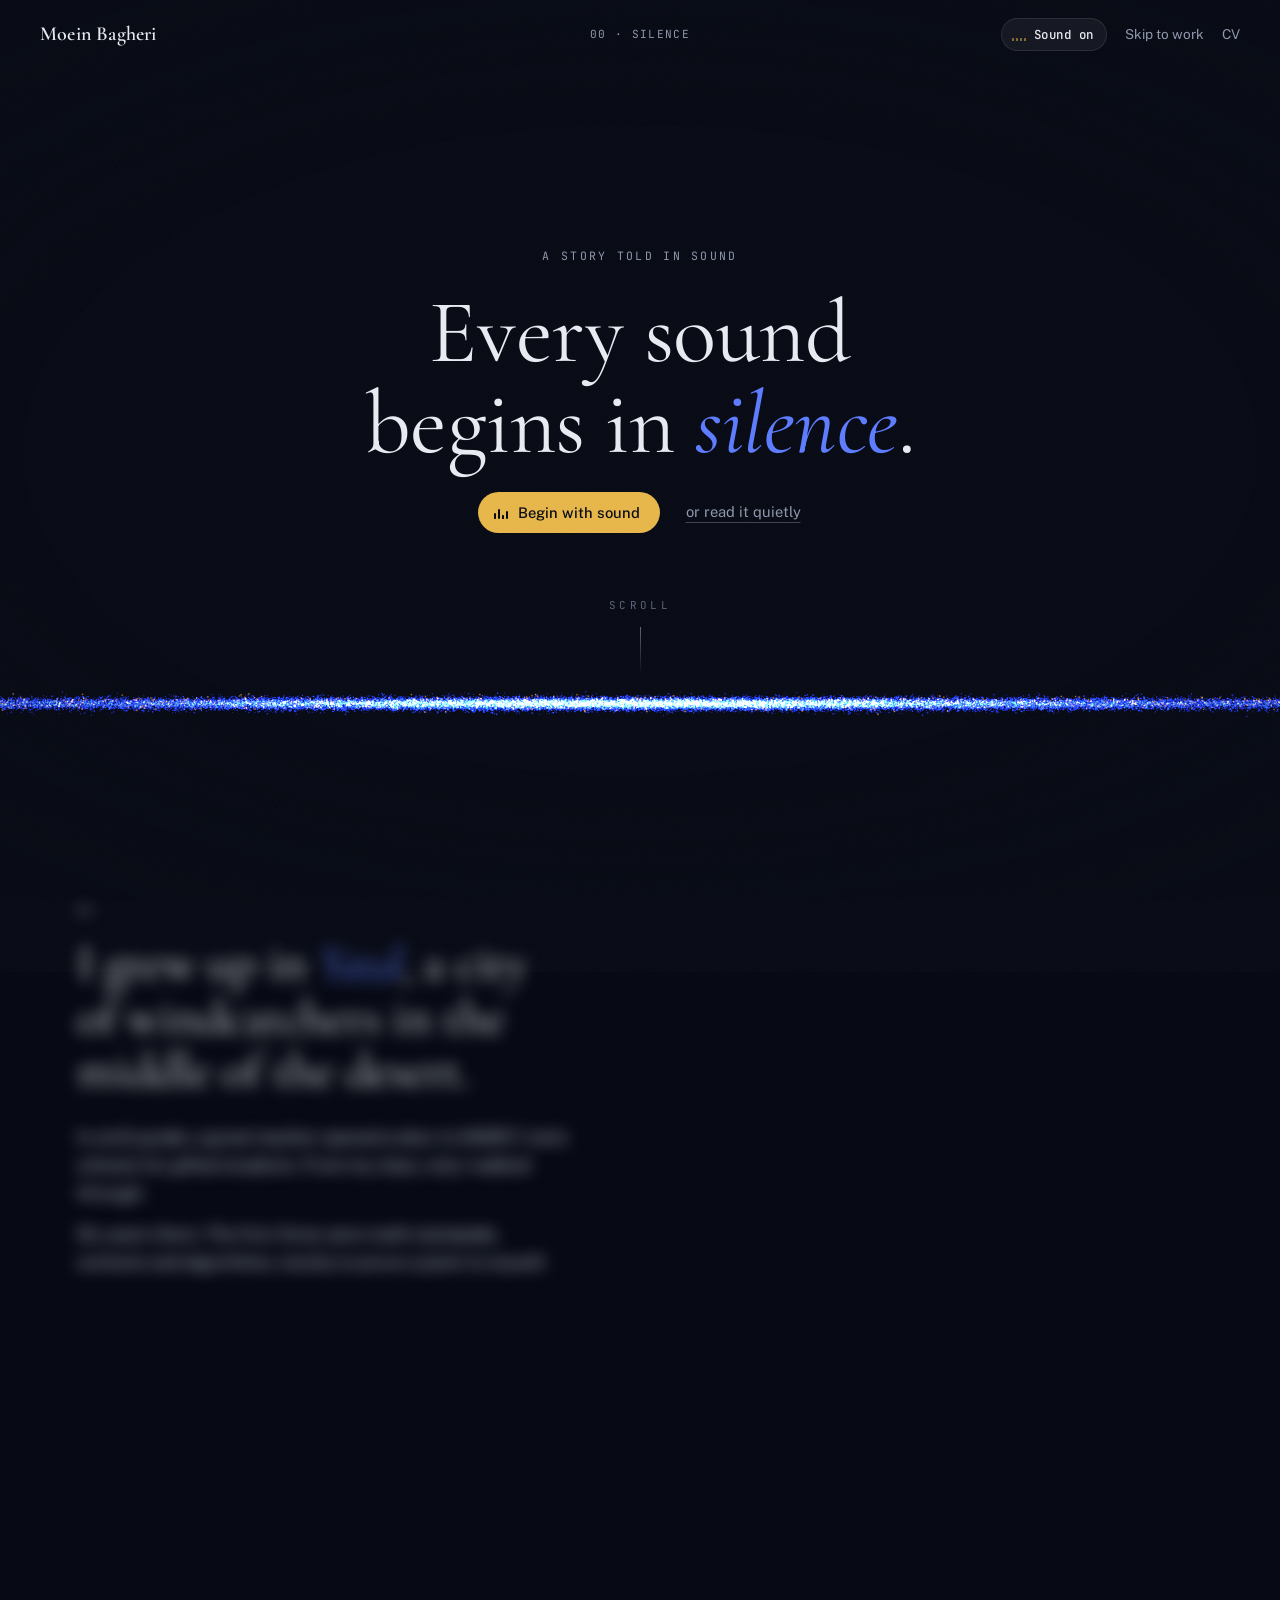
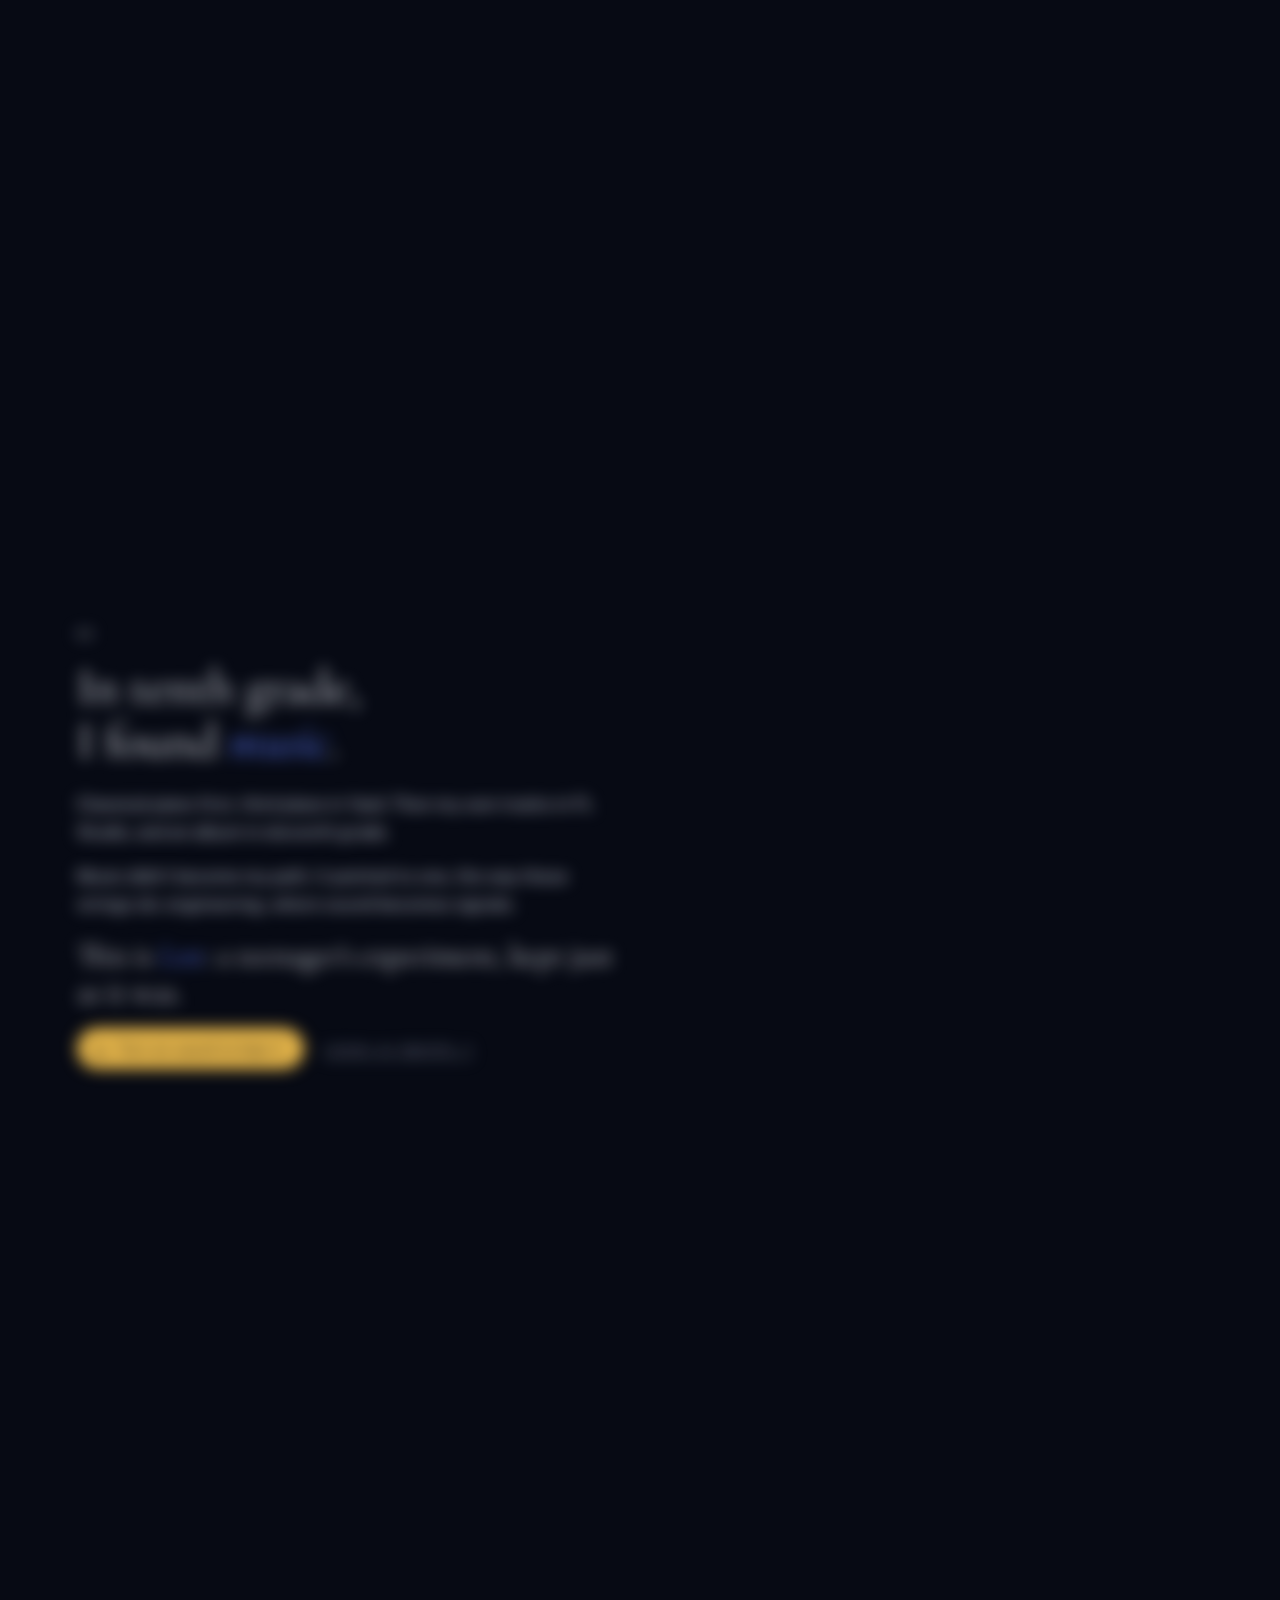
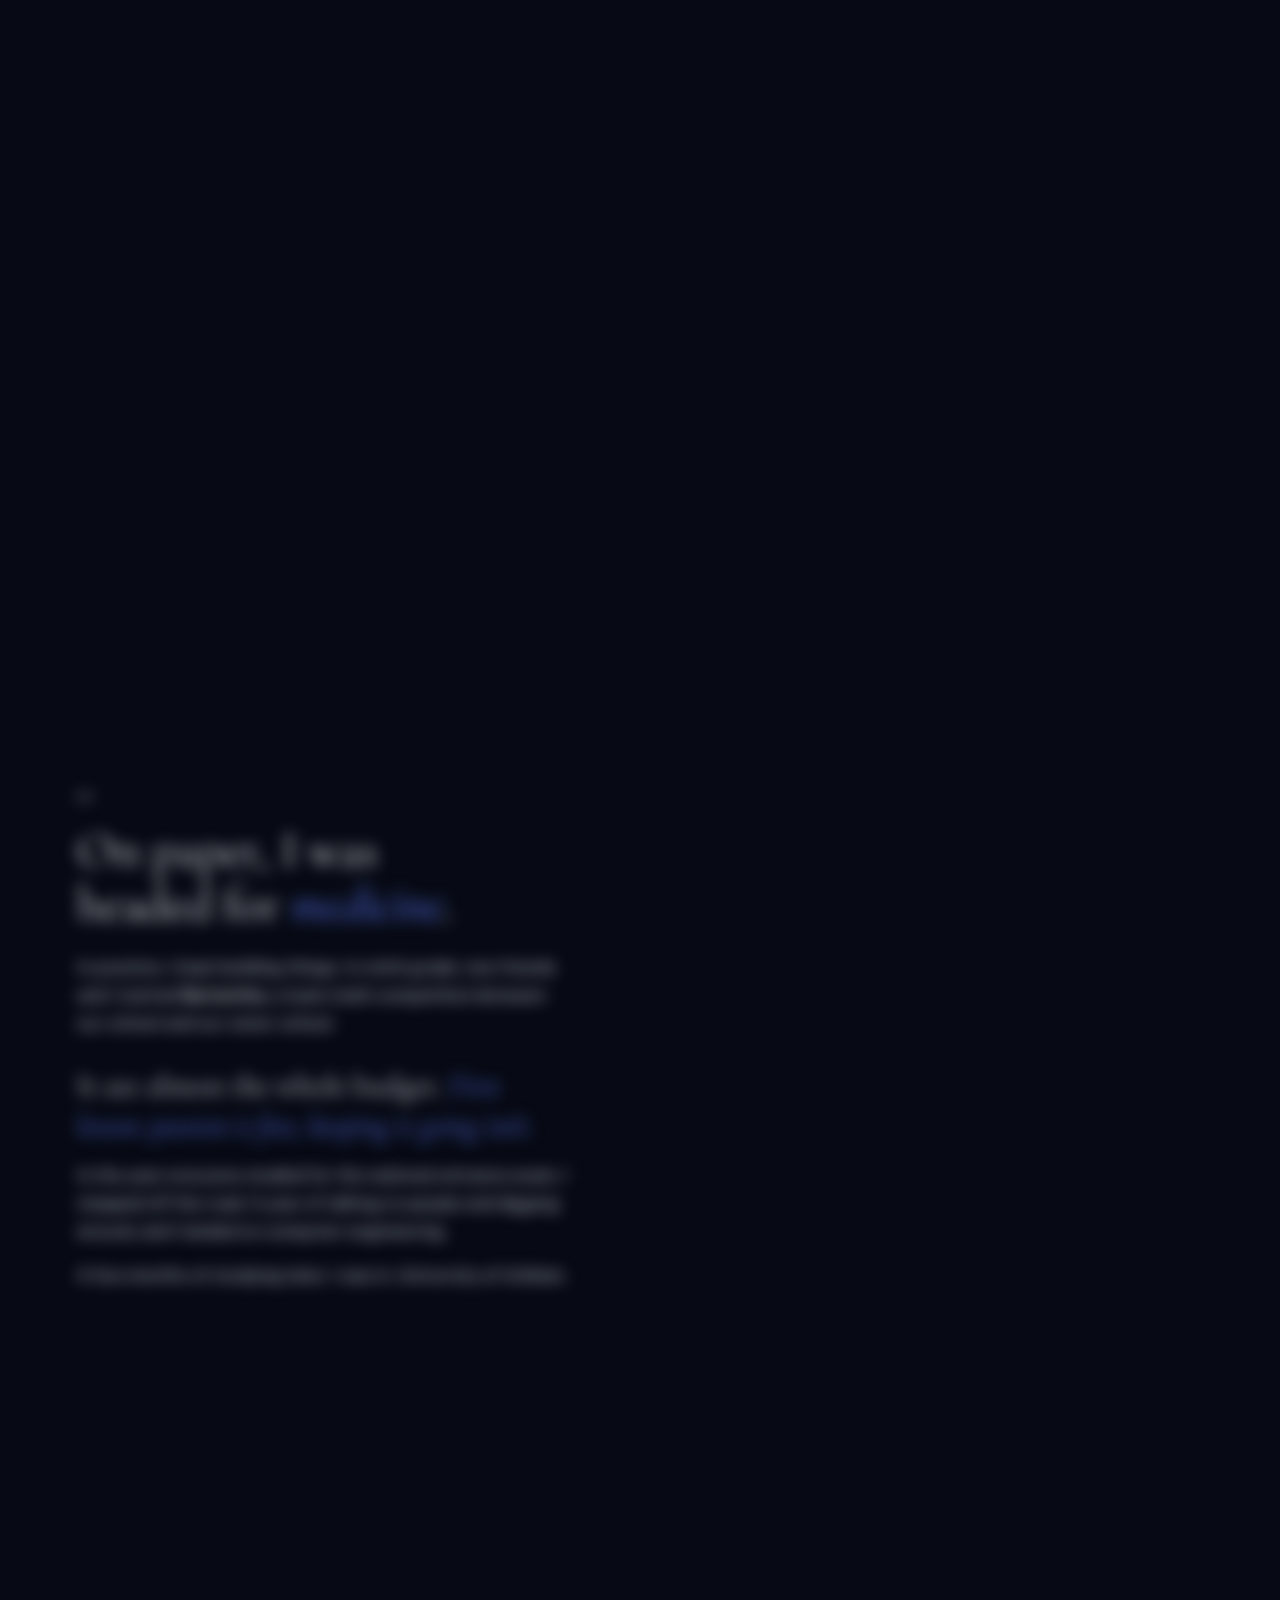
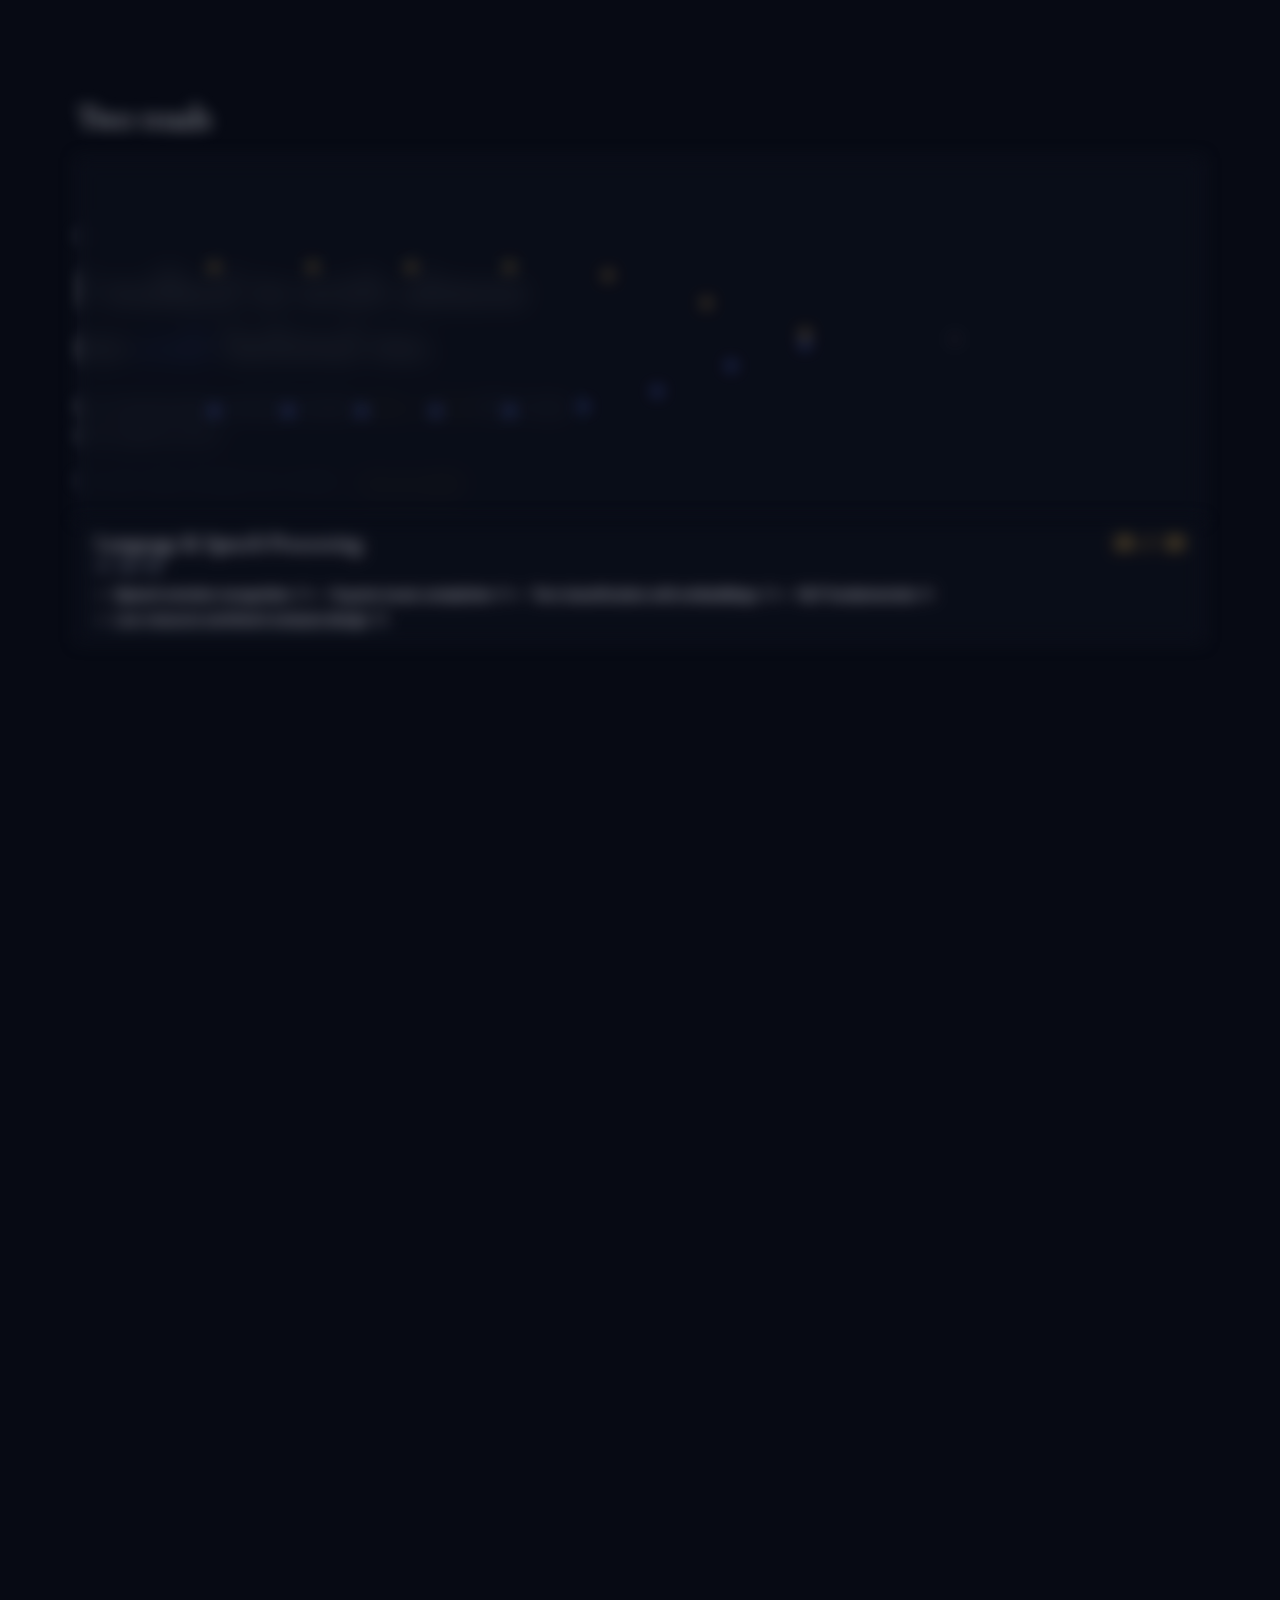
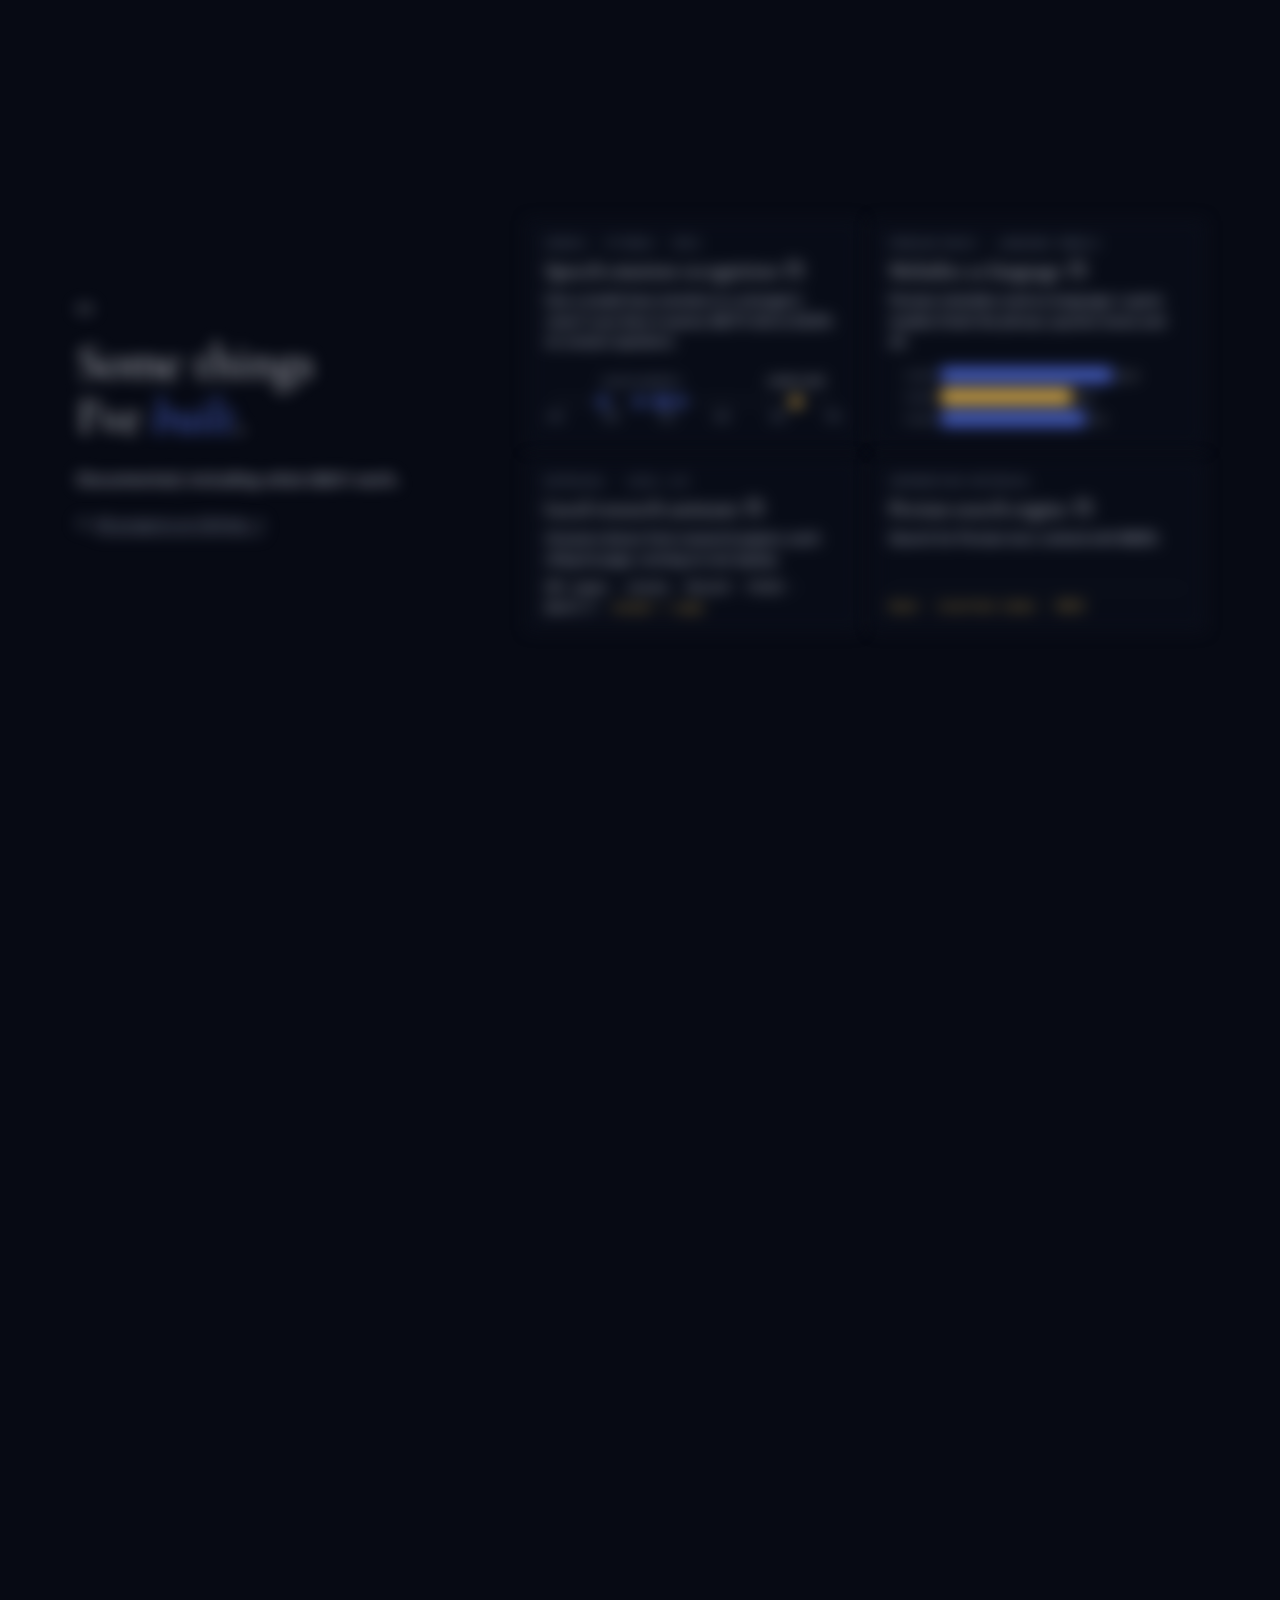
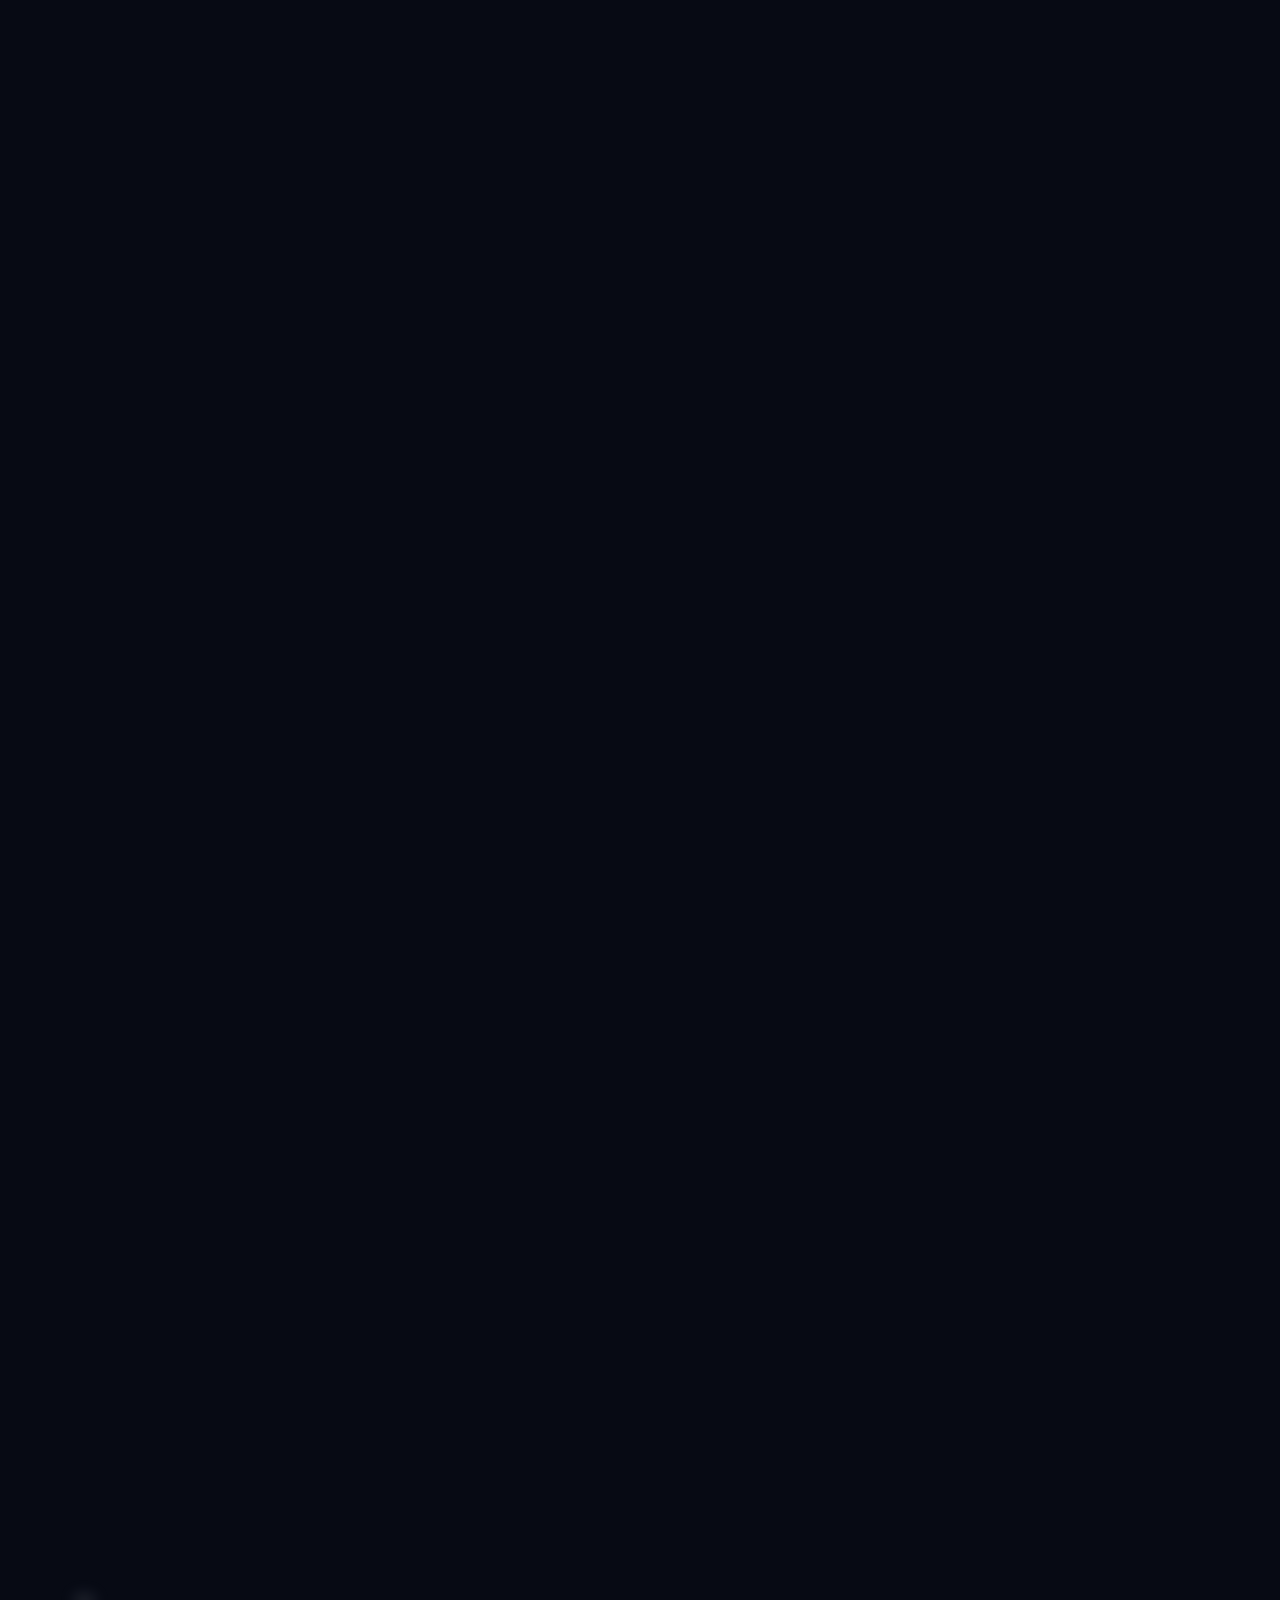
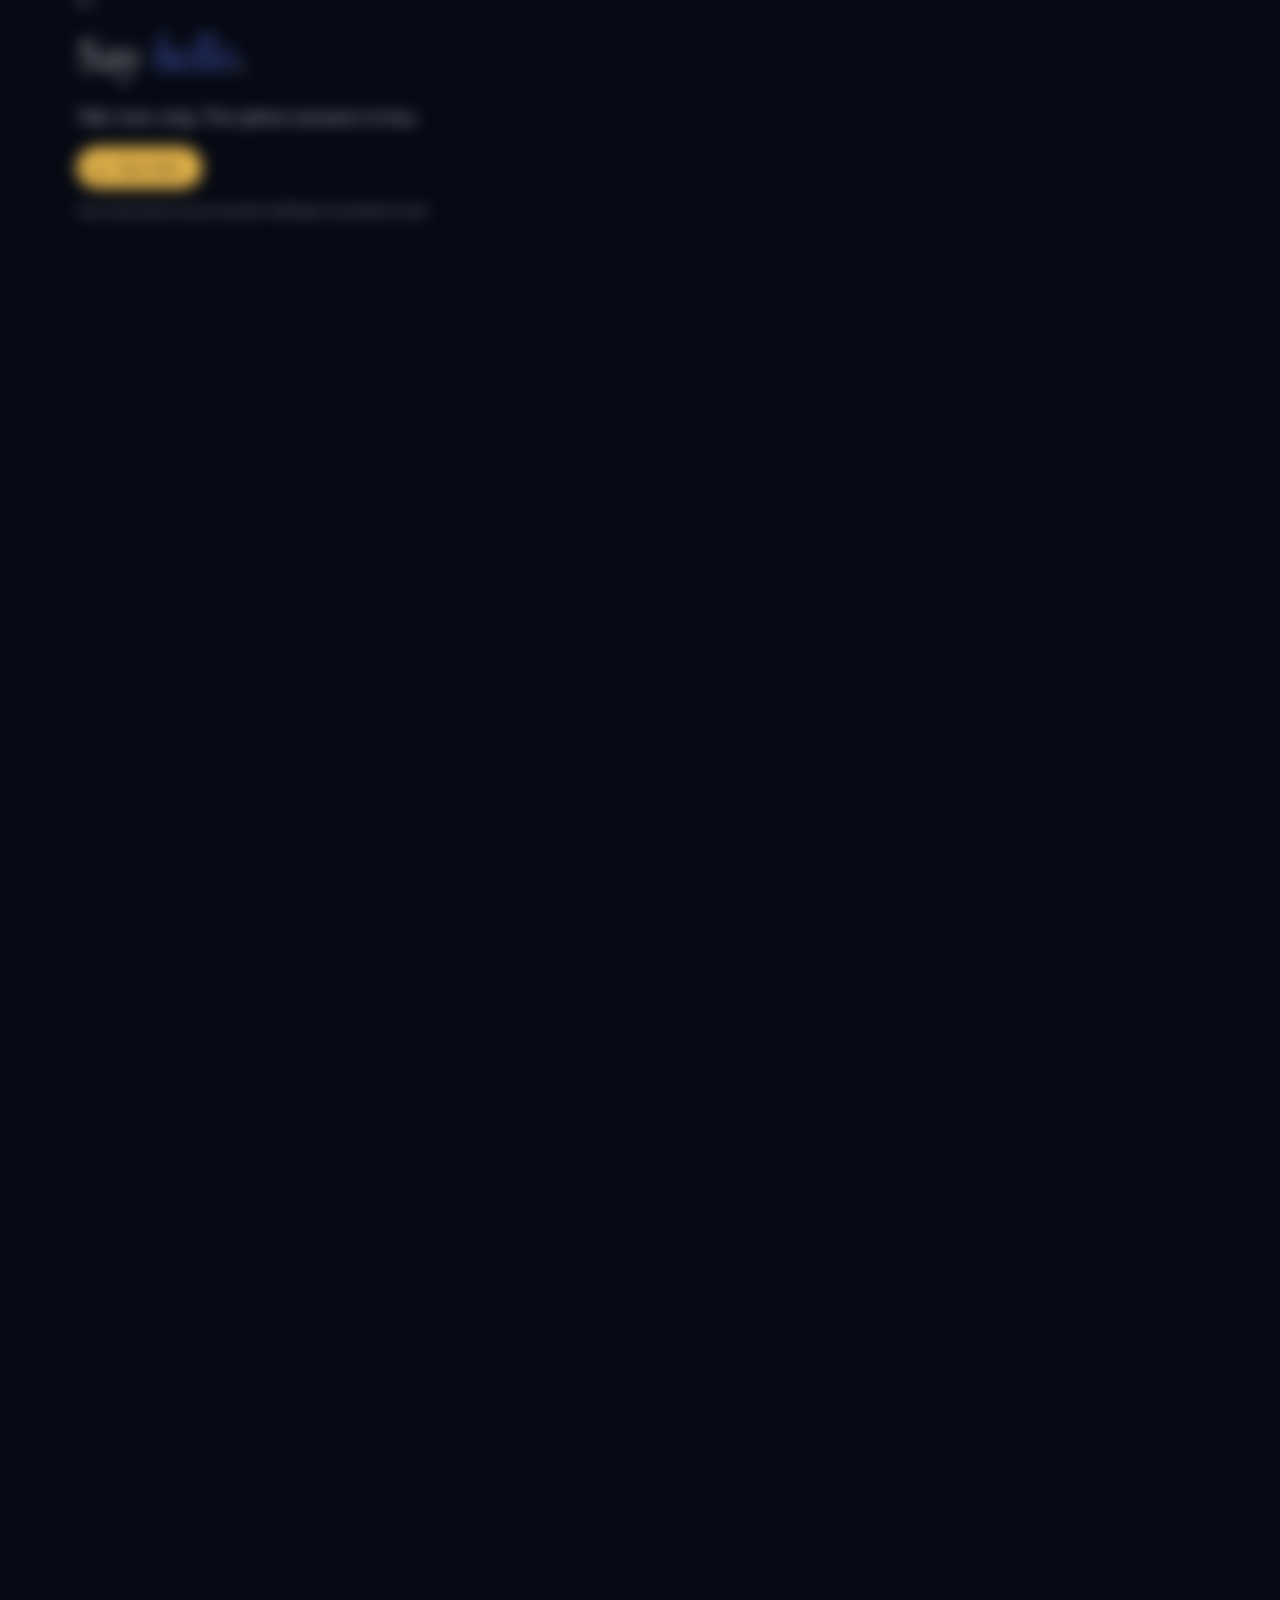
==== commit 2764b4ee: "Story: no stall on the first swipe; chapter 1 turns a page on phones The first touch of a visit set " ====
--- a/index.html
+++ b/index.html
@@ -61,13 +61,13 @@
     </div>
   </section>
 
-  <section class="ch ch-yazd" data-ch="1" data-name="Yazd" style="--len: 250">
+  <section class="ch ch-yazd" data-ch="1" data-name="Yazd" data-len-phone="300" style="--len: 250">
     <div class="stage">
       <div class="text">
         <p class="num line">01</p>
         <h2 class="line">I grew up in <em>Yazd</em>, a city of windcatchers in the middle of the desert.</h2>
         <p class="line">In sixth grade, a great teacher opened a door to NODET, Iran's schools for gifted students. From my class, only I walked through.</p>
-        <p class="line">Six years there. The first three were math olympiads, contests and algorithms, mostly to prove a point to myself.</p>
+        <p class="line" data-phone-turn>Six years there. The first three were math olympiads, contests and algorithms, mostly to prove a point to myself.</p>
       </div>
       <figure class="photo p-right">
         <img src="media/yazd-2009.jpg?v=988addeb" alt="Moein as a young boy in a denim jacket, standing in front of a Nowruz table at school." loading="lazy" width="1400" height="1050">
@@ -228,6 +228,6 @@
 <script src="vendor/ScrollTrigger.min.js"></script>
 <script src="vendor/lenis.min.js"></script>
 <script src="roads.js?v=a17894d5"></script>
-<script type="module" src="story.js?v=ba59a84e"></script>
+<script type="module" src="story.js?v=32640592"></script>
 </body>
 </html>
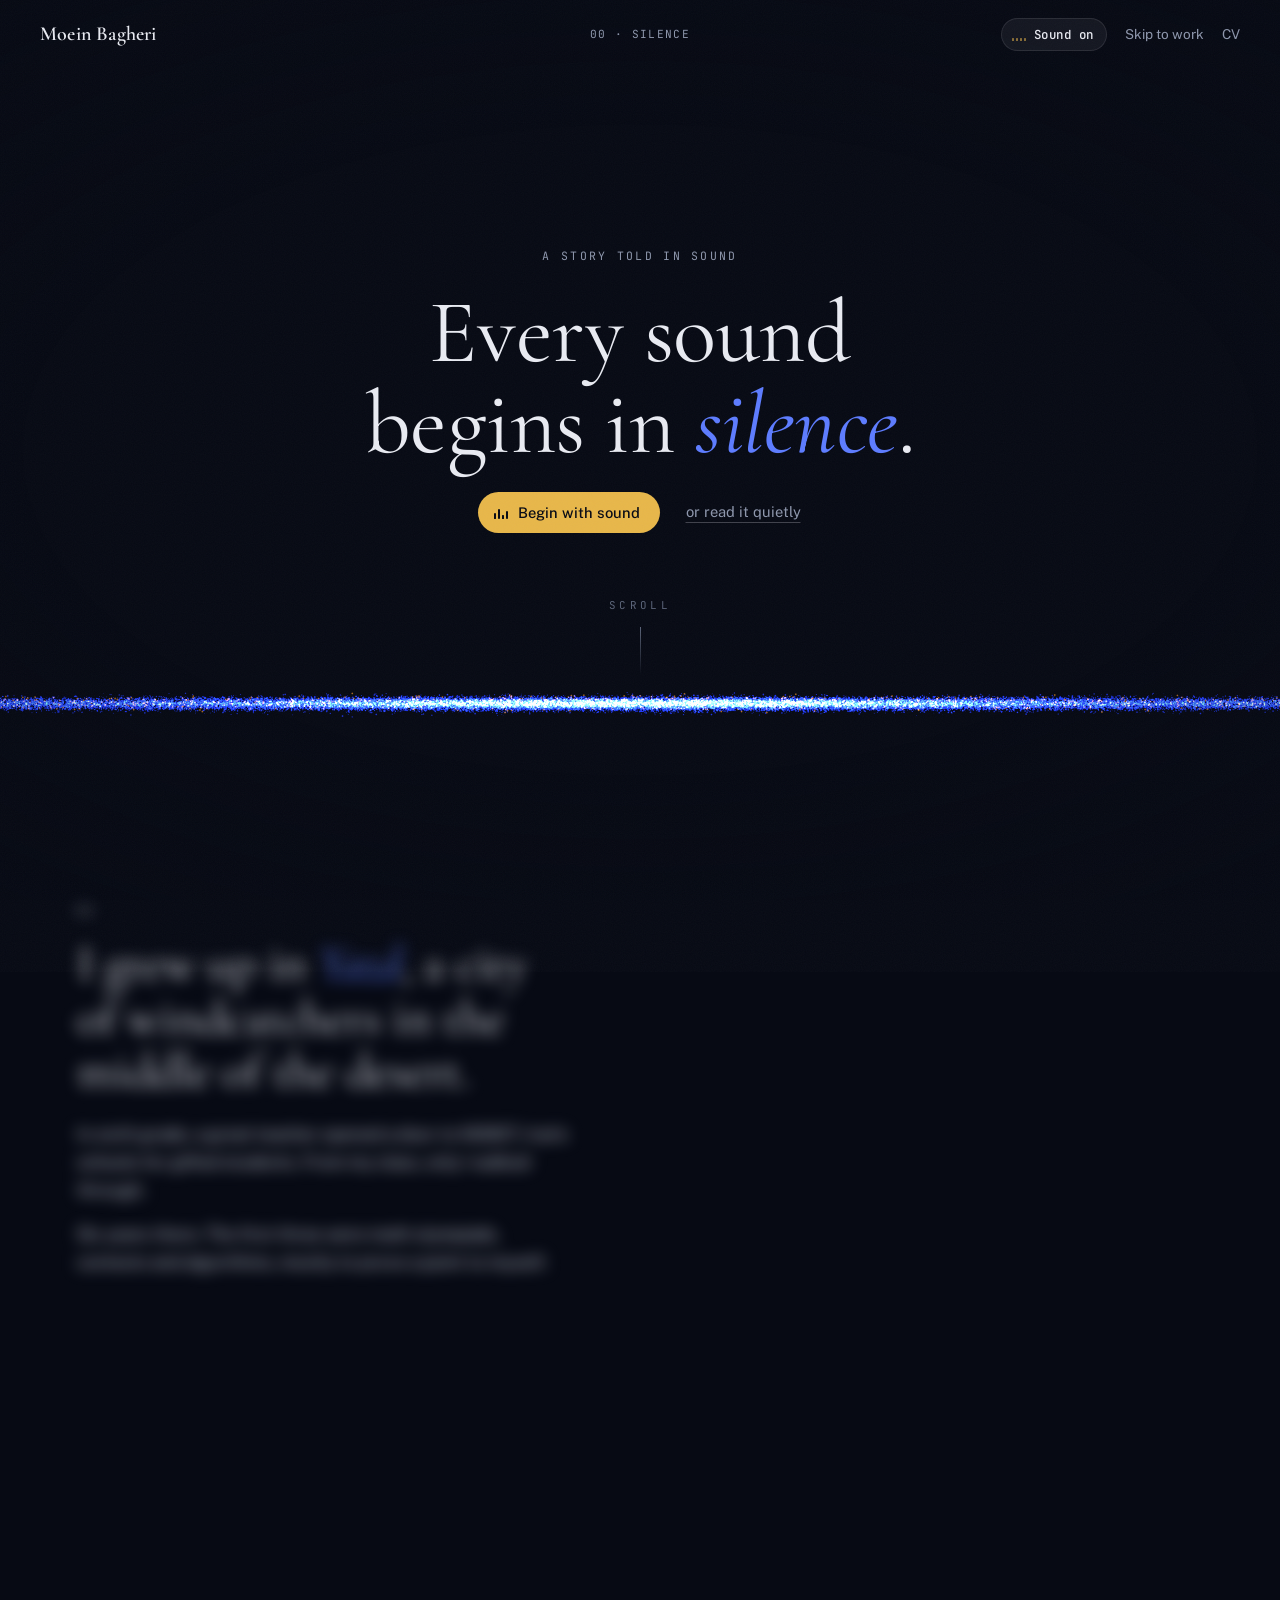
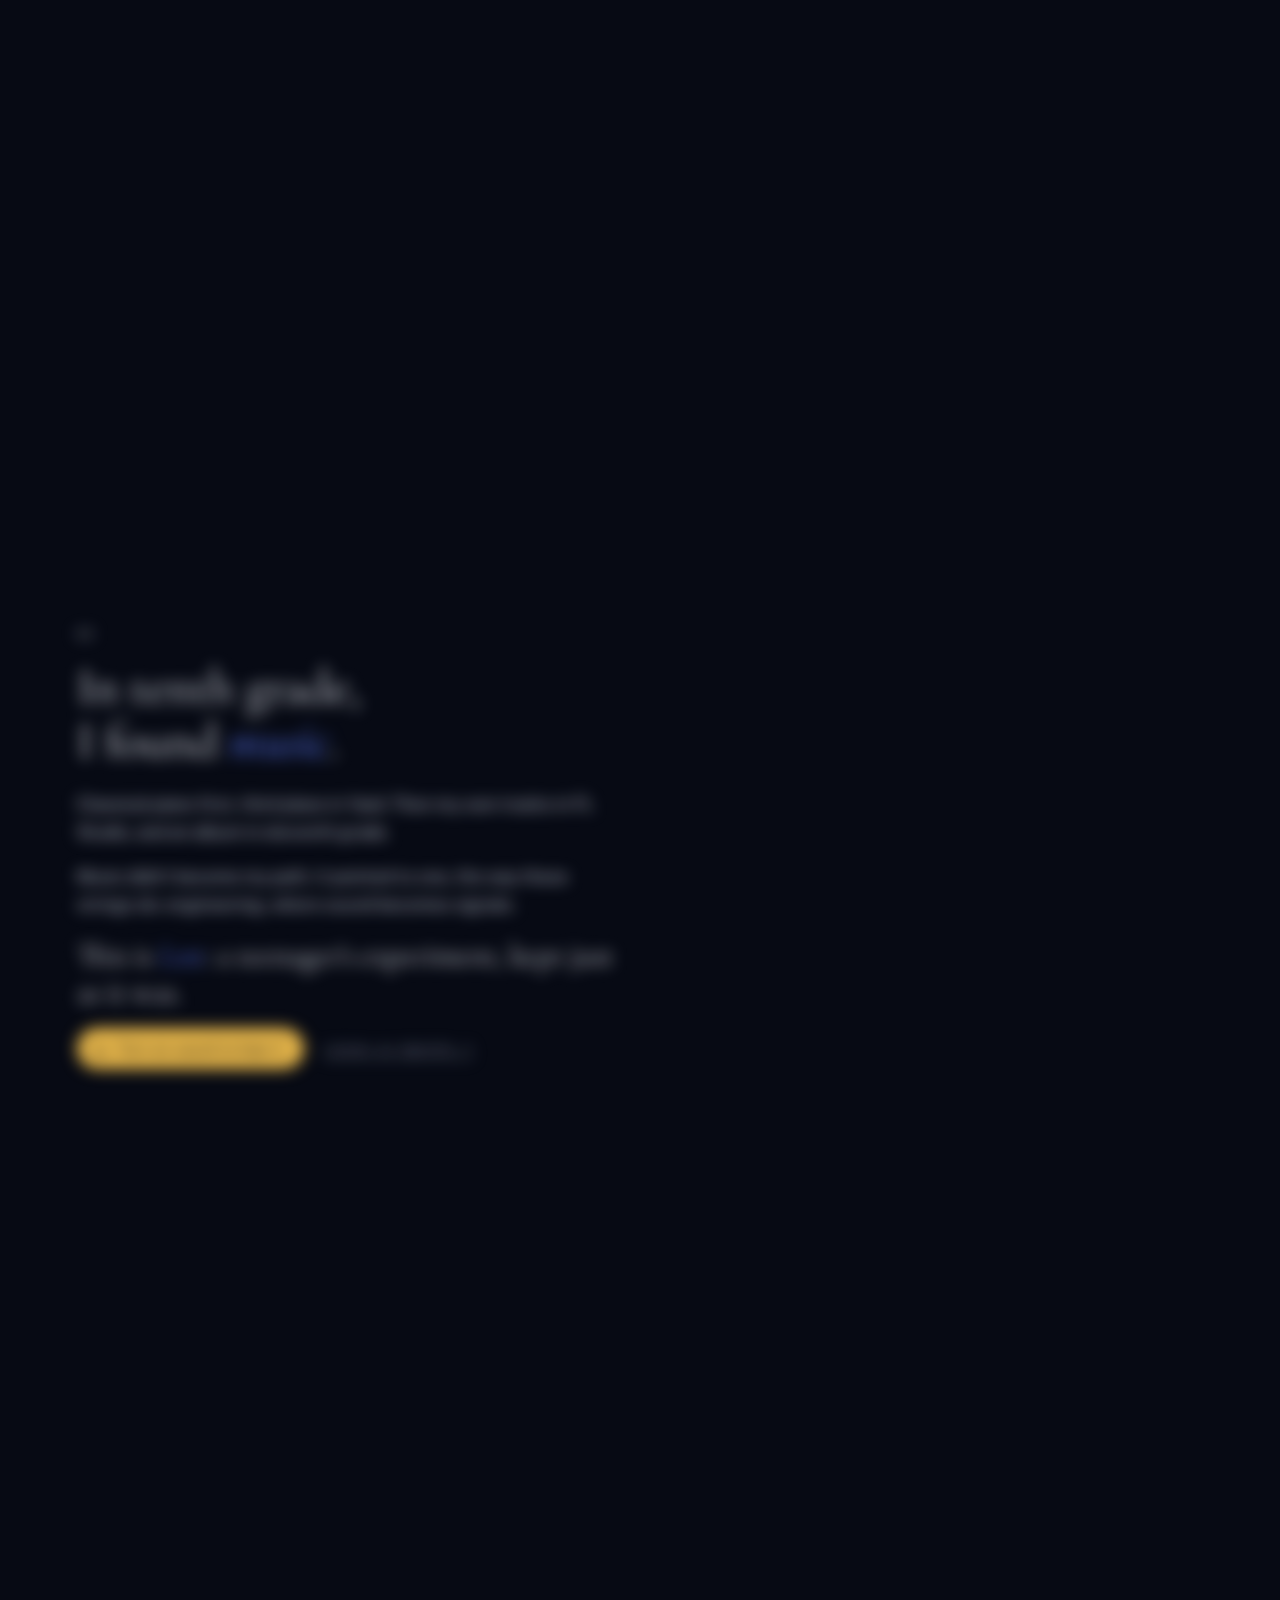
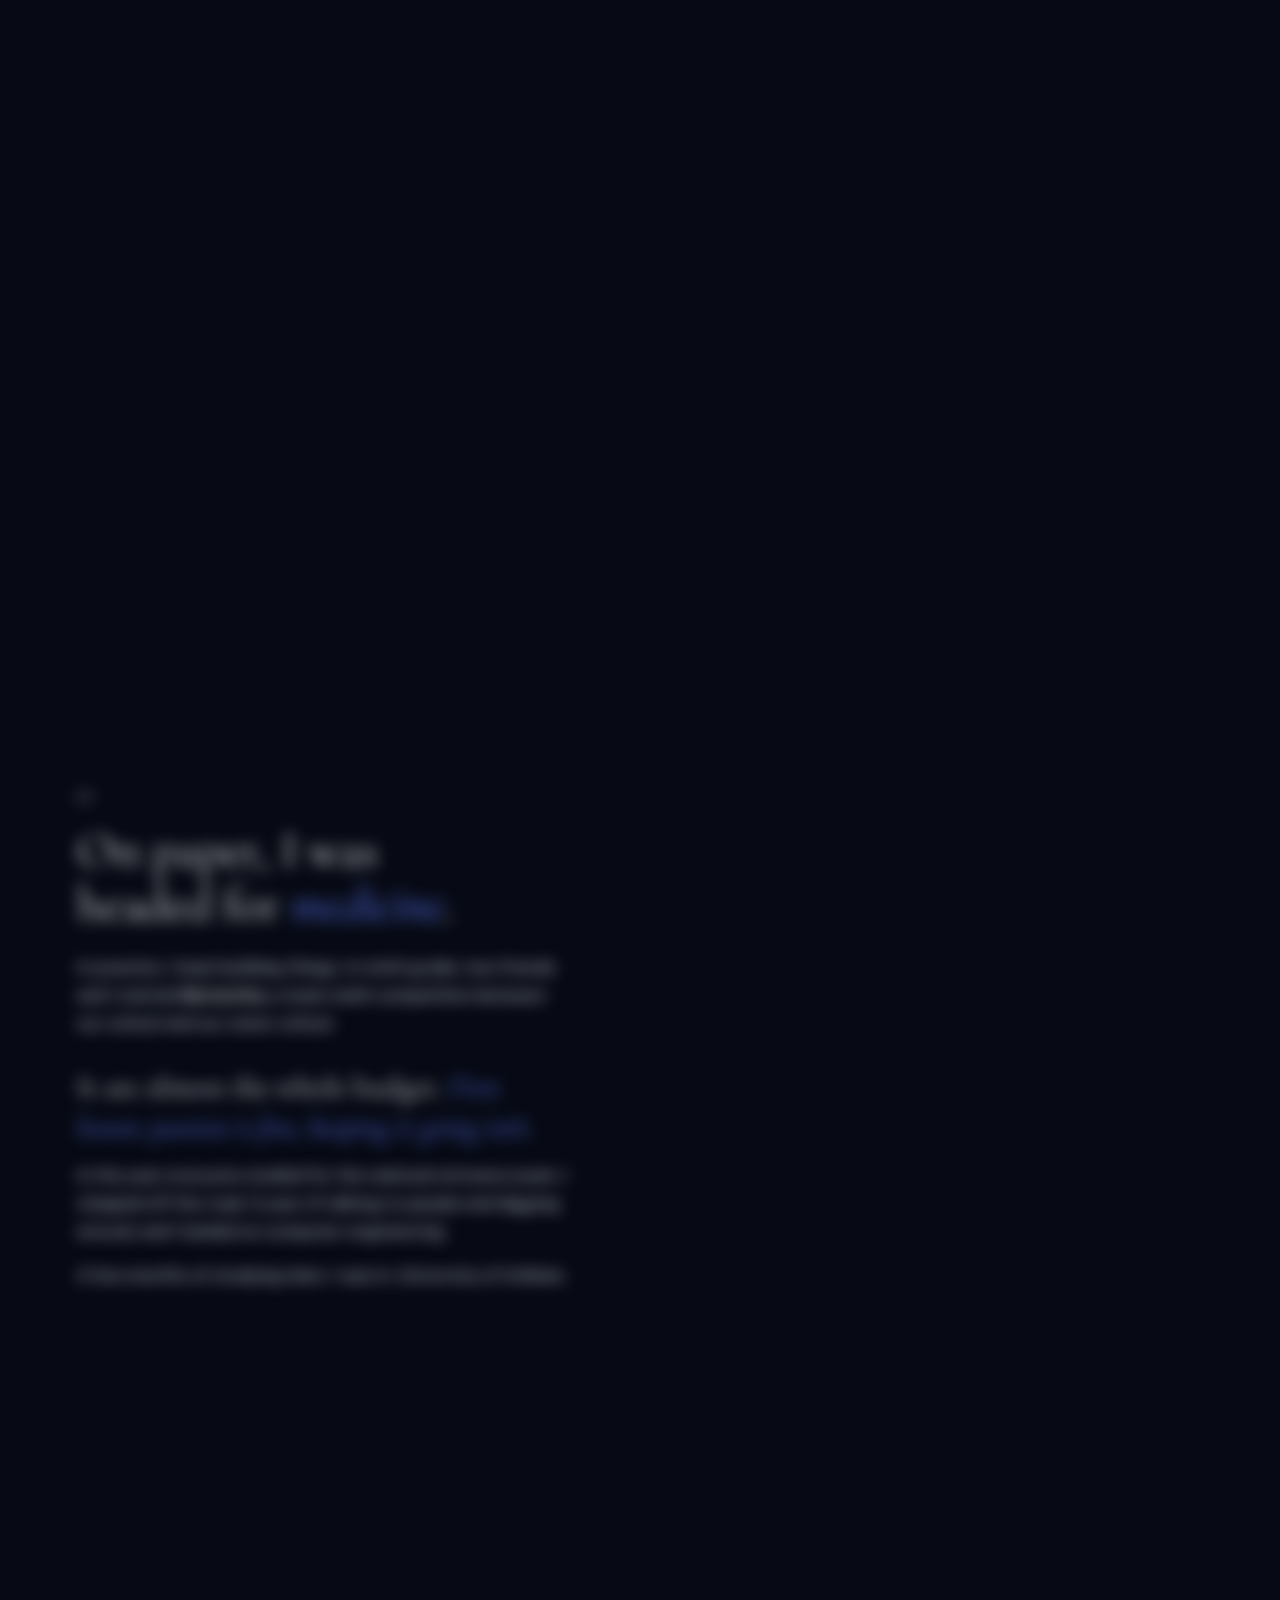
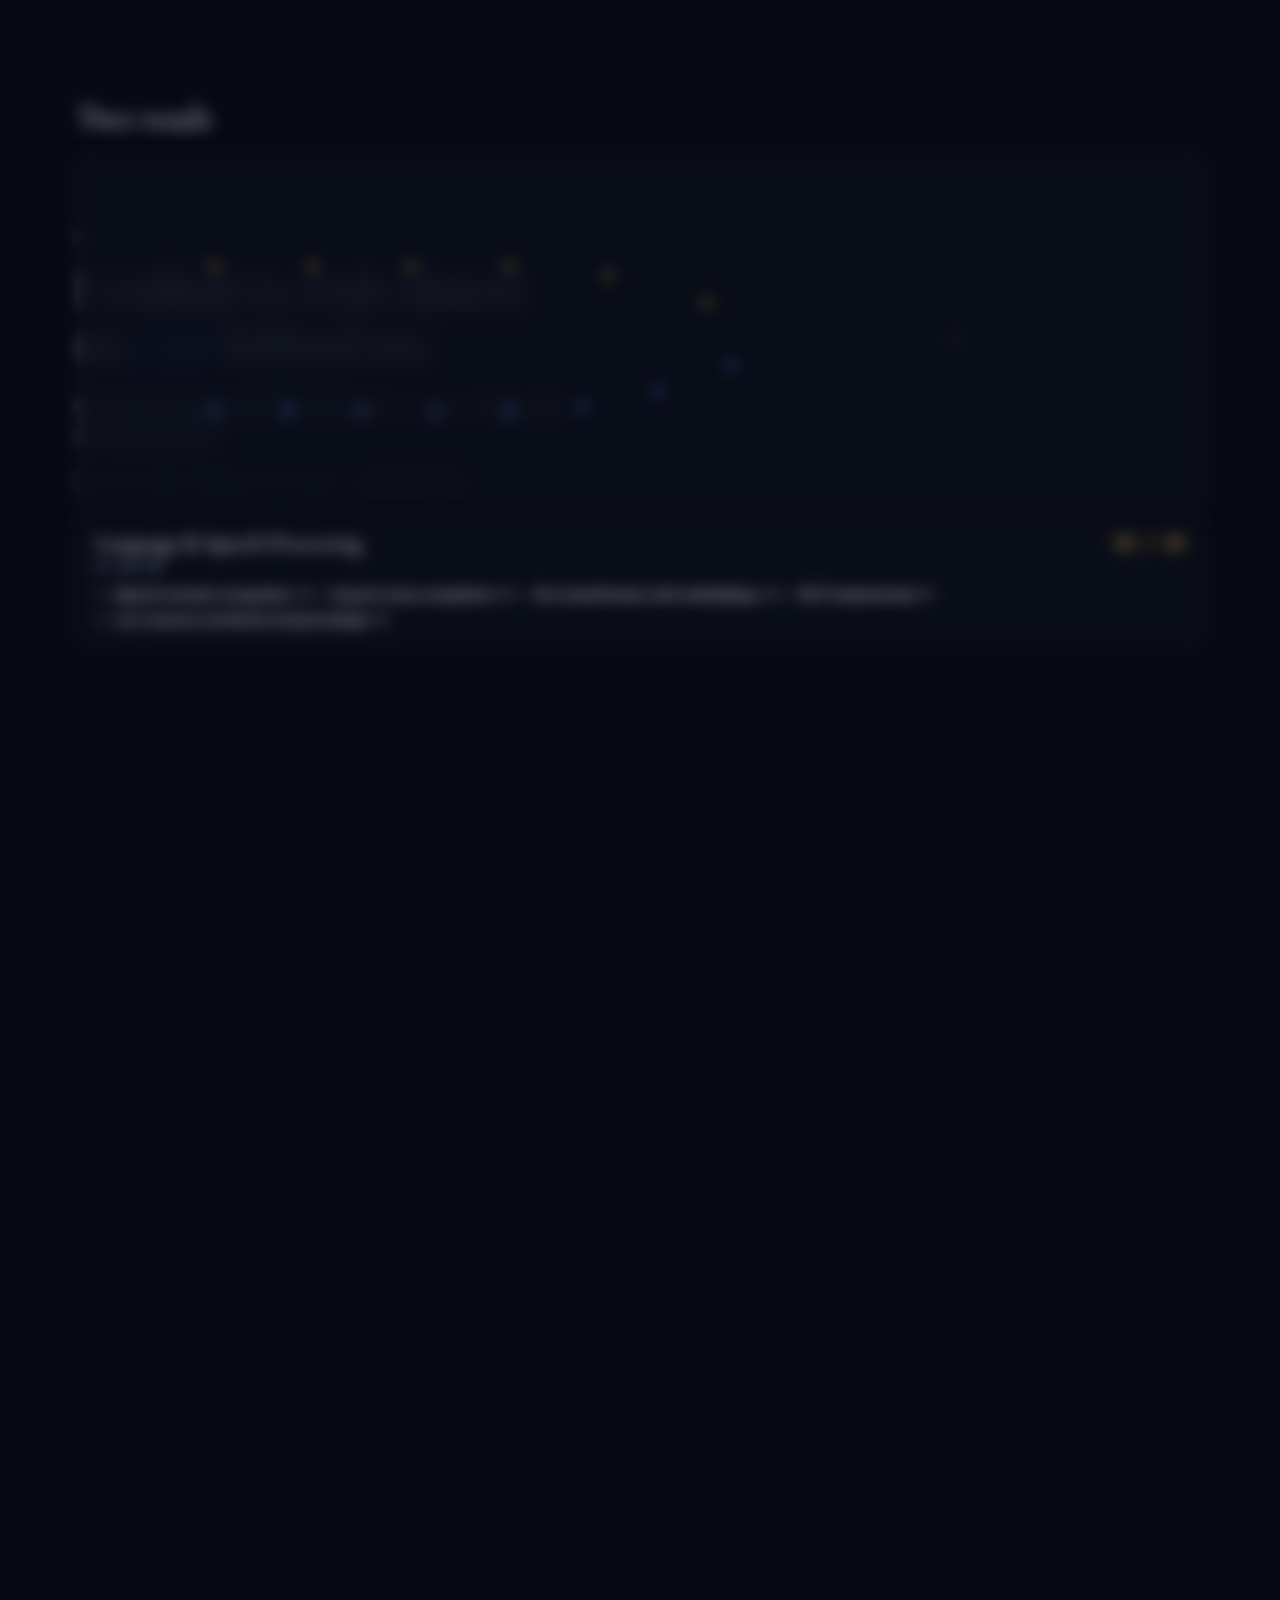
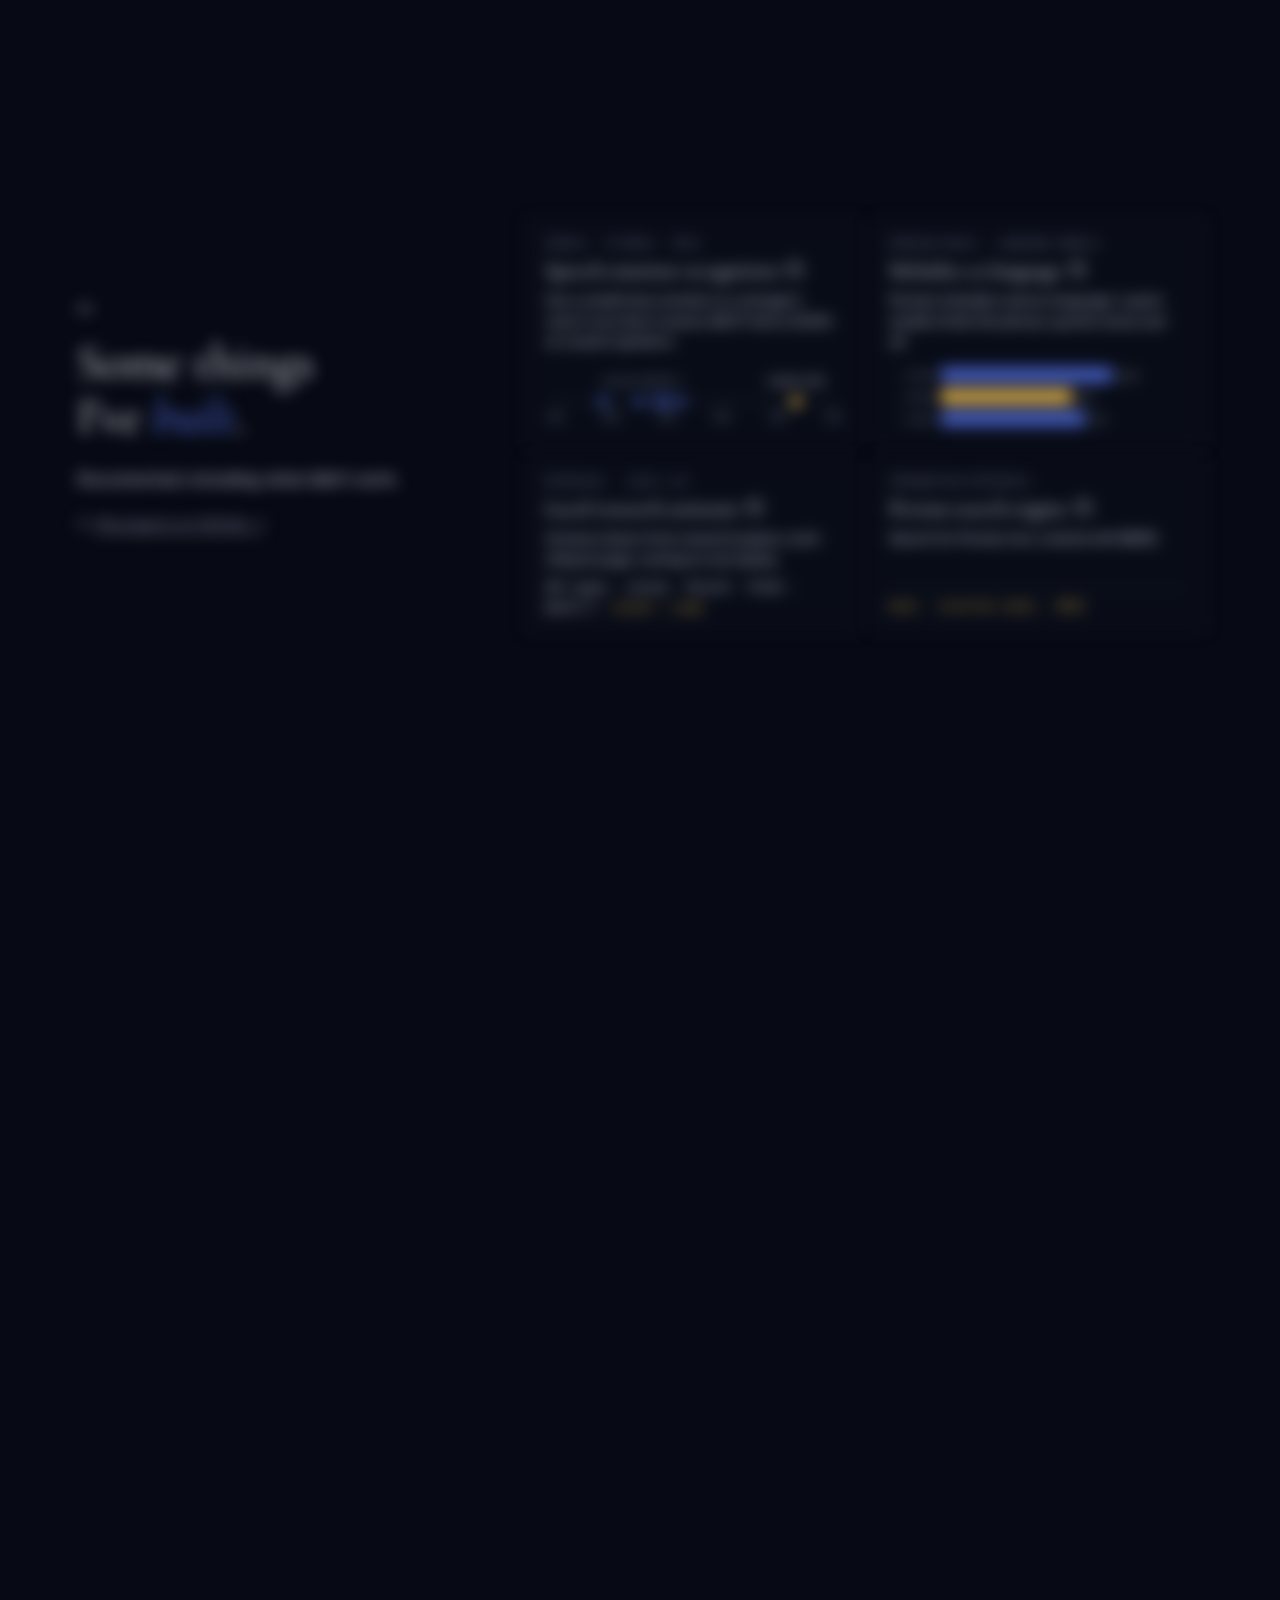
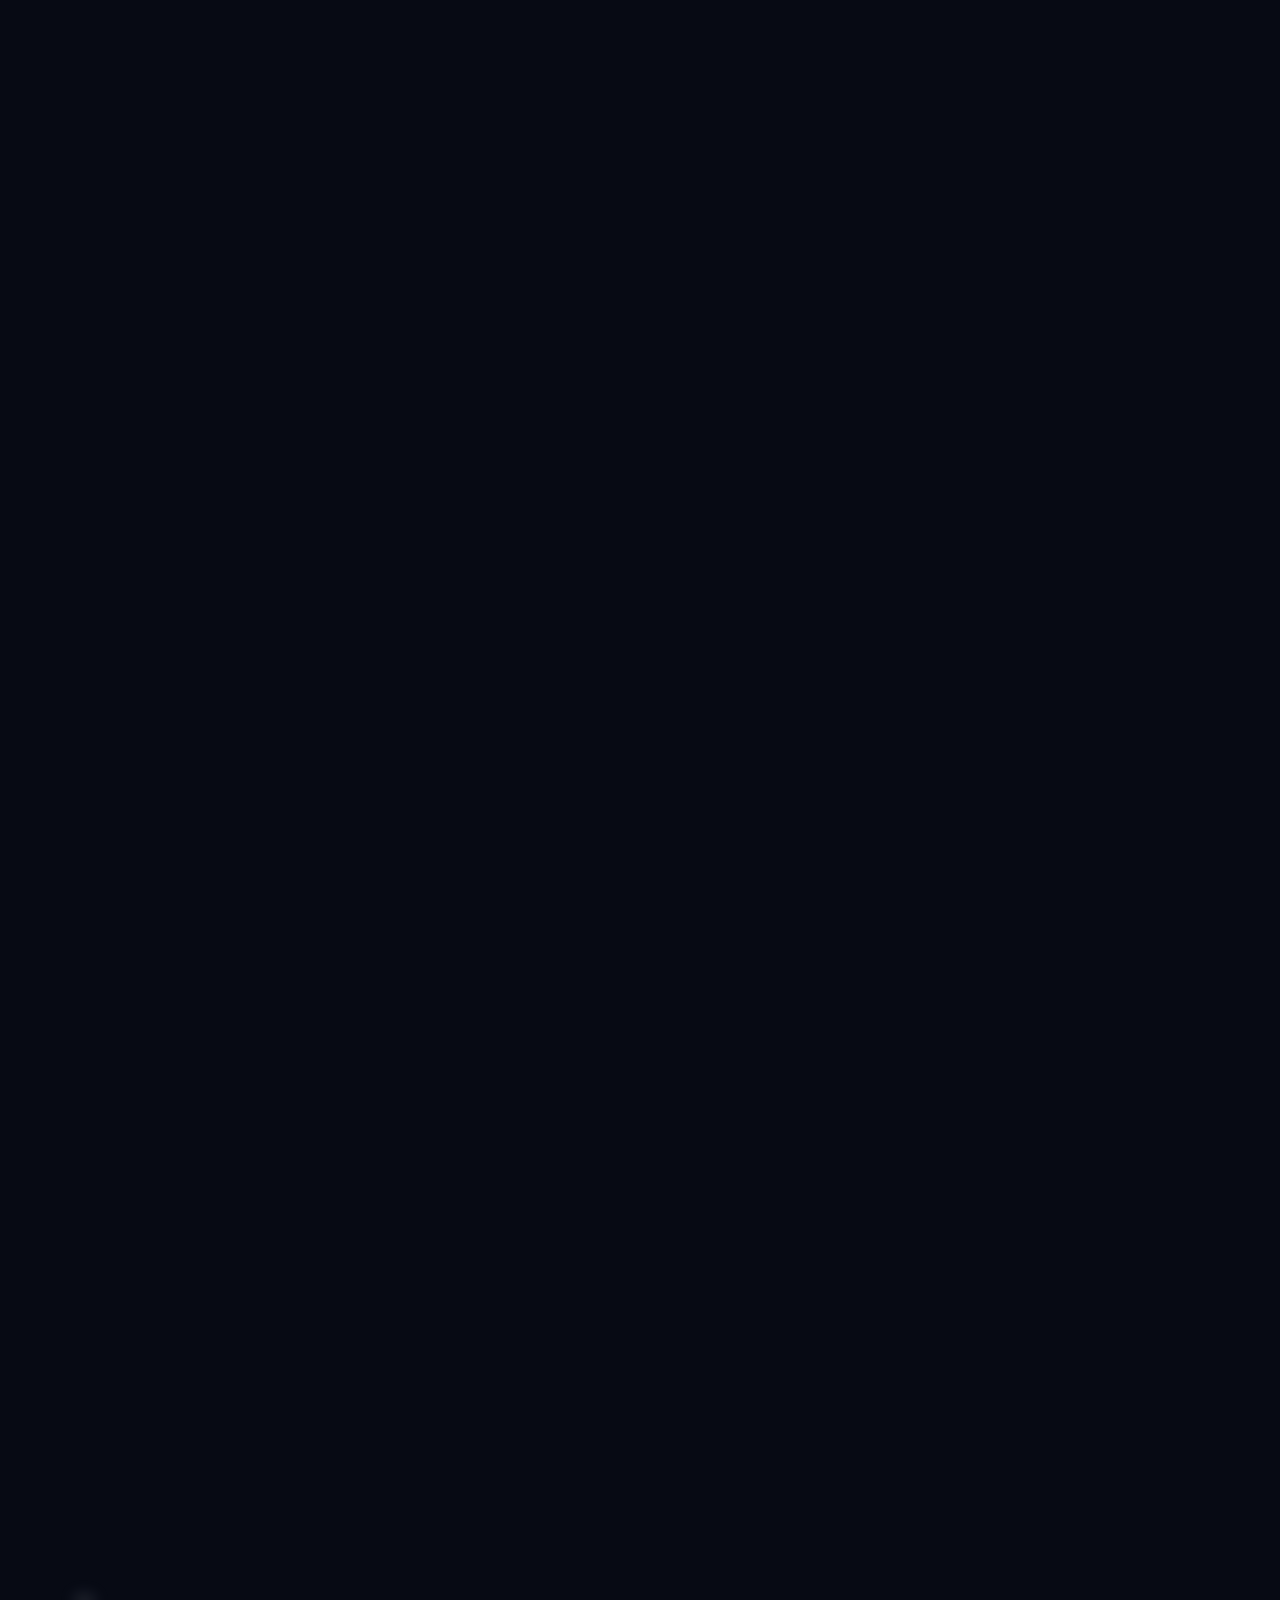
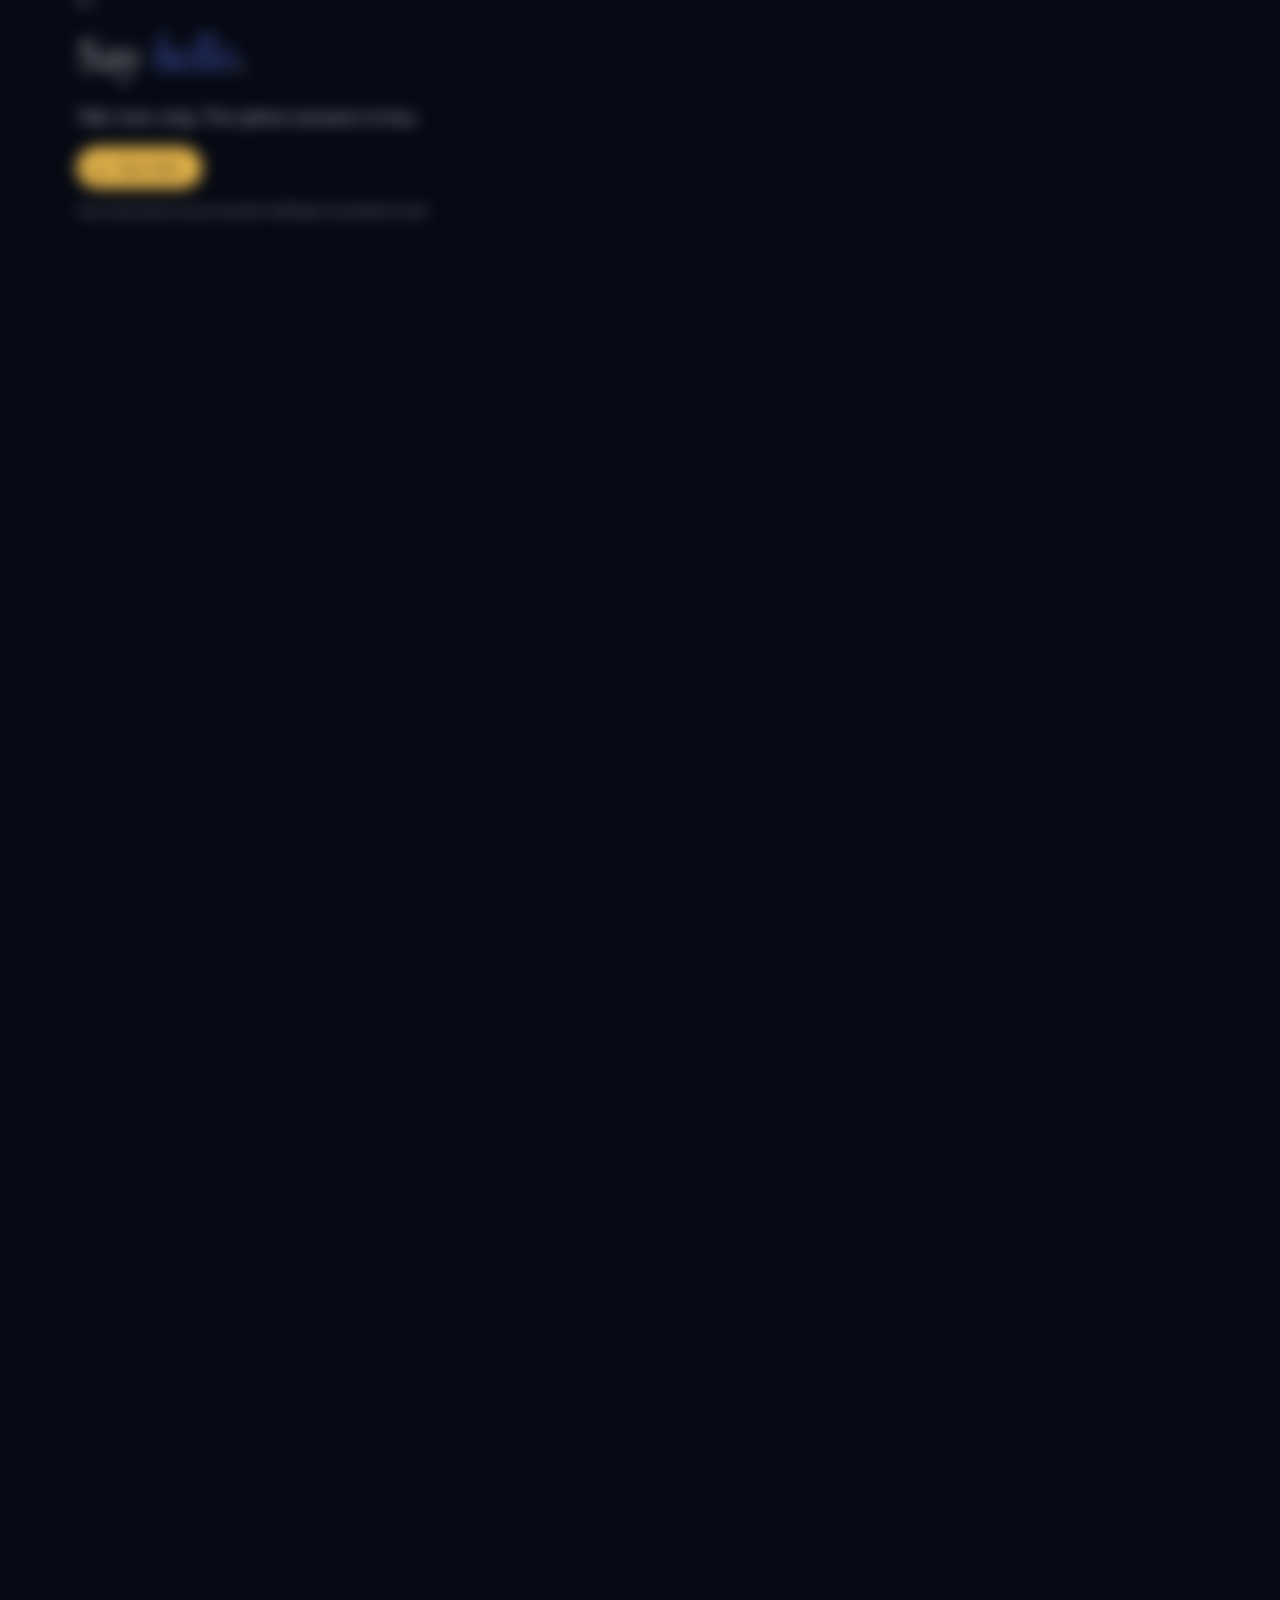
==== commit 2d44632e: "Story: on phones the opening hands over to chapter 1 without an empty screen A swipe from the openin" ====
--- a/index.html
+++ b/index.html
@@ -47,7 +47,7 @@
 
 <main id="story">
 
-  <section class="ch ch-silence" data-ch="0" data-name="Silence" style="--len: 170">
+  <section class="ch ch-silence" data-ch="0" data-name="Silence" data-len-phone="140" style="--len: 170">
     <div class="stage">
       <div class="center">
         <p class="eyebrow line">A story told in sound</p>
@@ -228,6 +228,6 @@
 <script src="vendor/ScrollTrigger.min.js"></script>
 <script src="vendor/lenis.min.js"></script>
 <script src="roads.js?v=a17894d5"></script>
-<script type="module" src="story.js?v=32640592"></script>
+<script type="module" src="story.js?v=c3d39890"></script>
 </body>
 </html>
